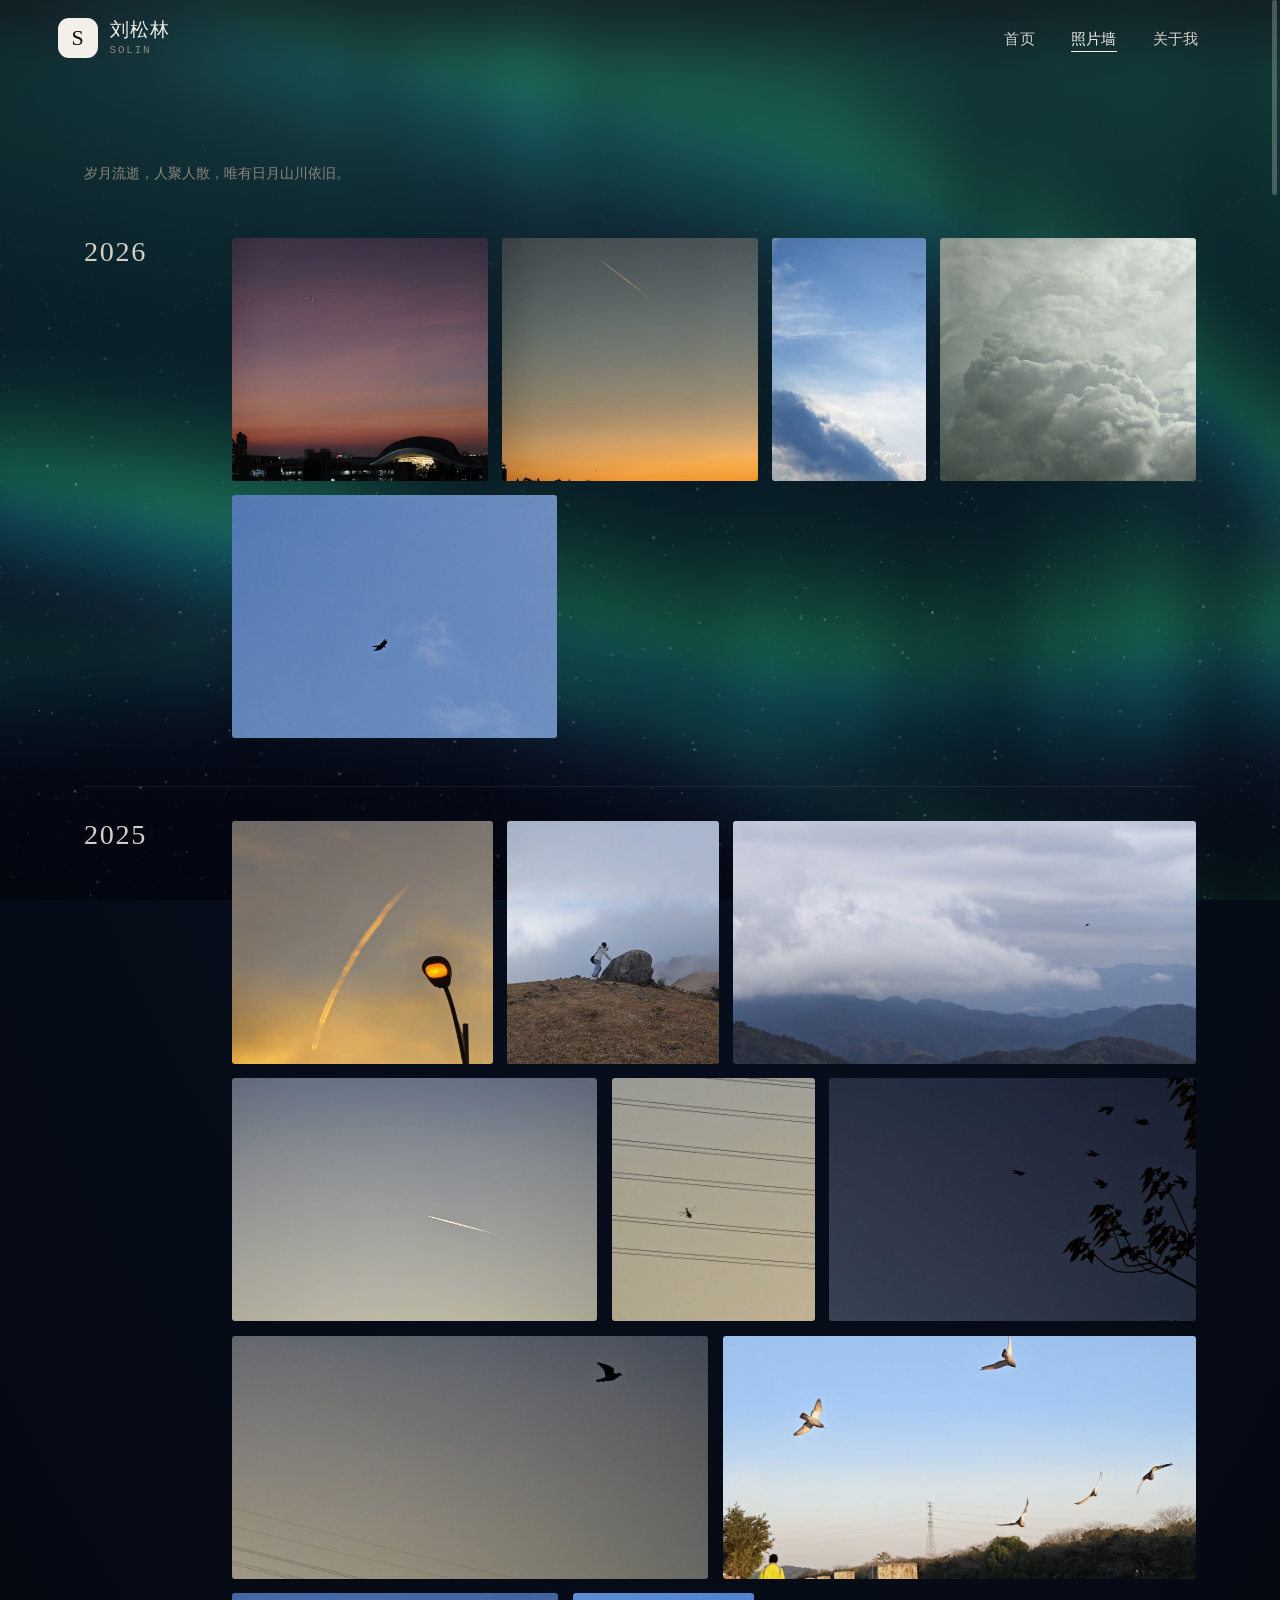
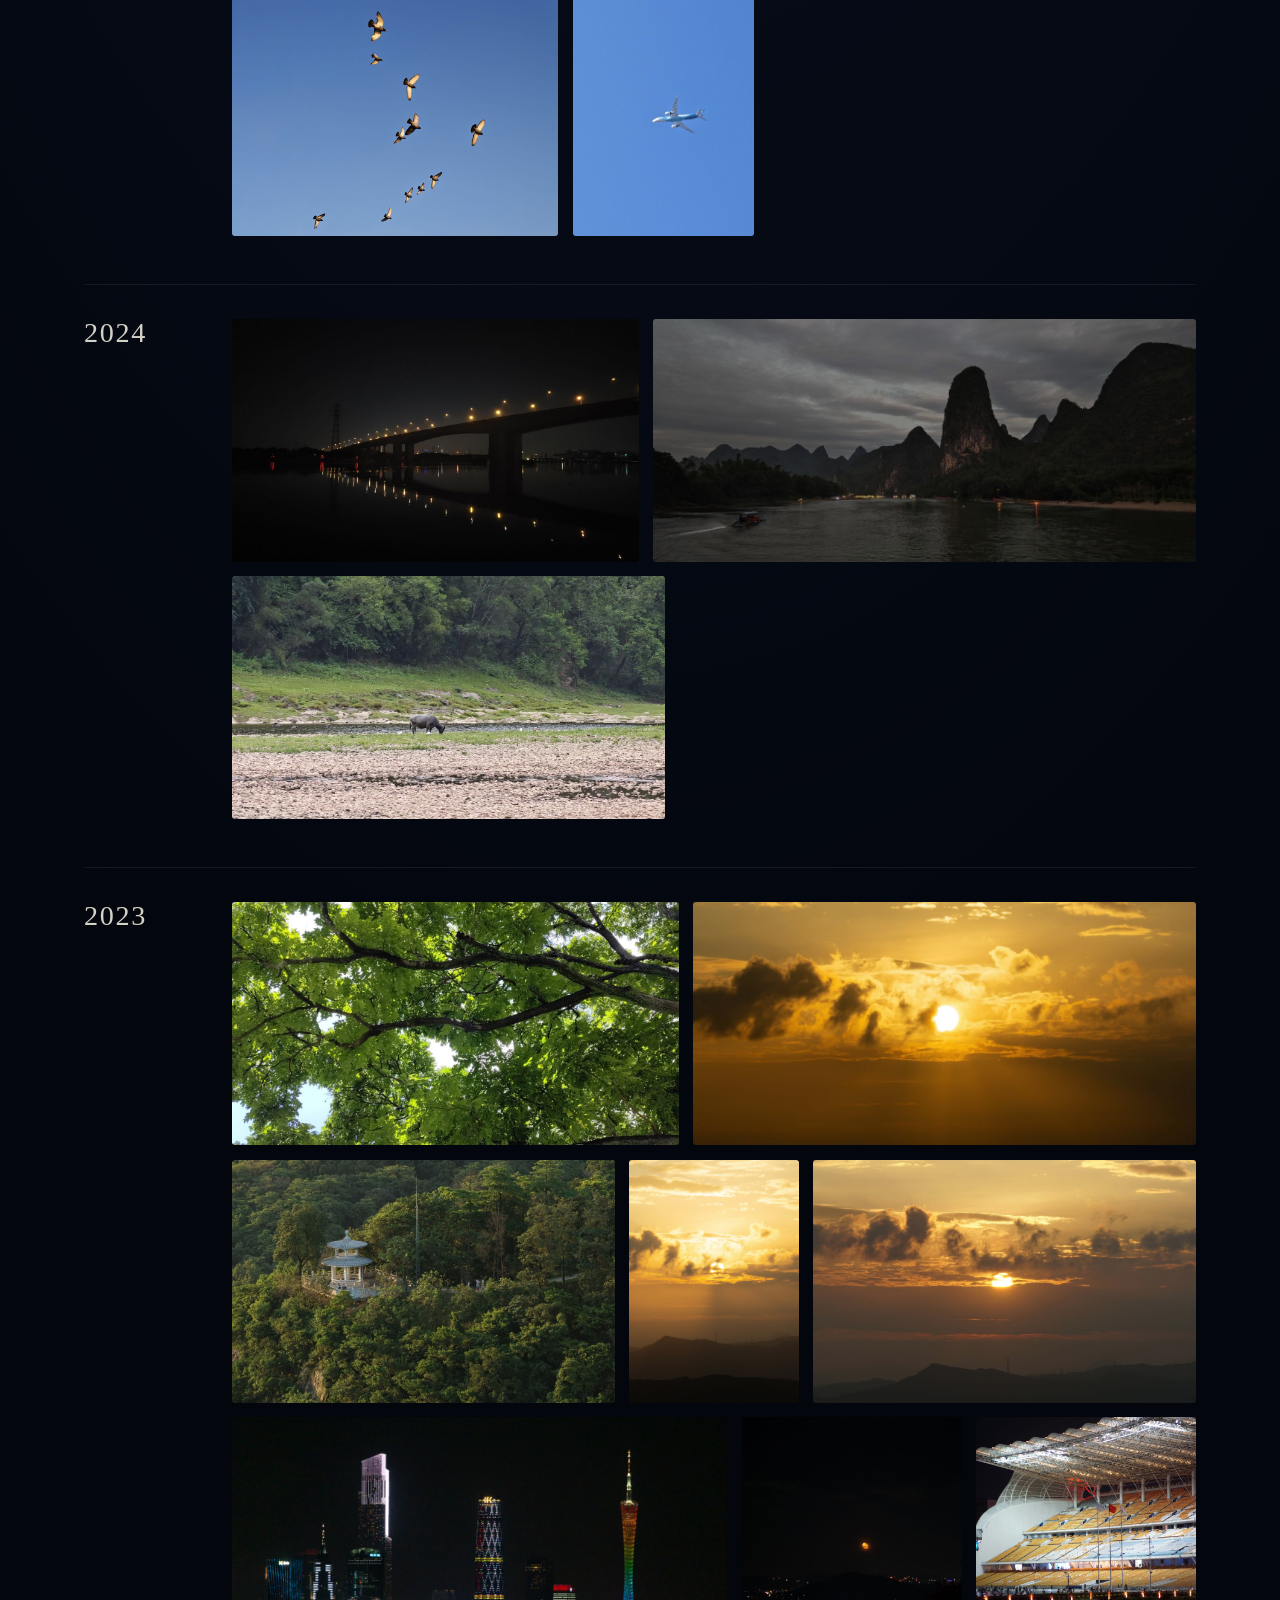
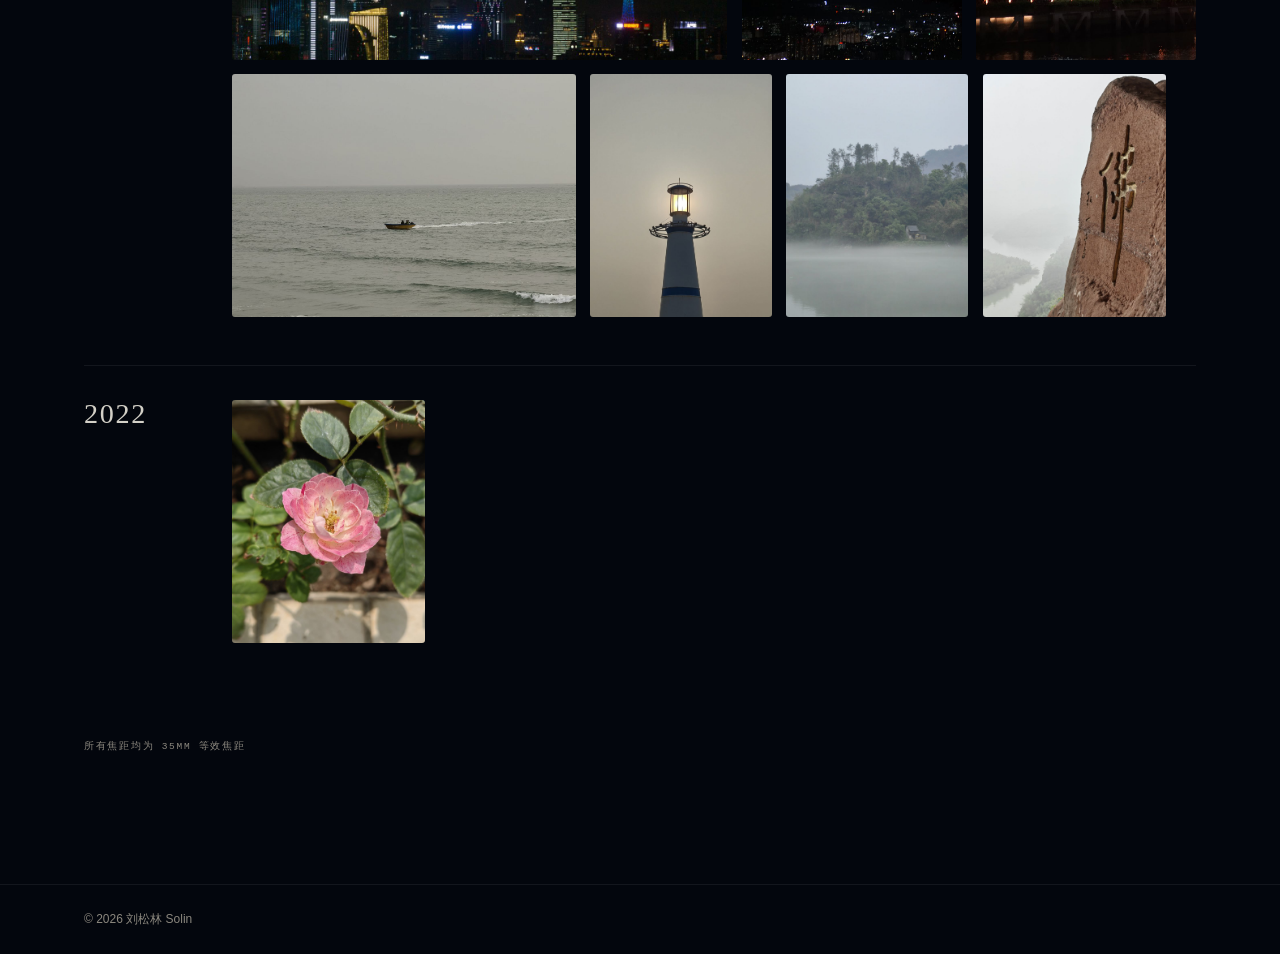
==== portfolio.html @ 8edfe2d8 "首次发布：站点源码（71 个文件）" ====
<!doctype html>
<html lang="zh-CN">
  <head>
    <meta charset="UTF-8" />
    <meta name="viewport" content="width=device-width, initial-scale=1.0" />
    <title>照片墙 — 刘松林 Solin</title>
    <meta name="description" content="刘松林的照片墙，按年份归档。" />
    <link
      rel="icon"
      href="data:image/svg+xml,<svg xmlns='http://www.w3.org/2000/svg' viewBox='0 0 100 100'><rect width='100' height='100' rx='24' fill='%23111110'/><text x='50' y='68' font-size='52' font-family='Georgia,serif' fill='%23f7f6f4' text-anchor='middle'>S</text></svg>"
    />
    <script>
      (function () {
        try {
          // 首帧即隐藏原生光标，避免切页时闪一下白色箭头
          if (
            window.matchMedia("(pointer: fine)").matches &&
            !window.matchMedia("(prefers-reduced-motion: reduce)").matches
          ) {
            document.documentElement.classList.add("cursor-pending");
          }
        } catch (e) {}
      })();
    </script>
    <link rel="stylesheet" href="assets/style.css" />
  </head>
  <body class="is-entering">
    <div class="veil" aria-hidden="true"></div>

    <!-- nav:start · 由 partials/nav.html 生成，改完跑 python tools/sync_nav.py -->
<header class="site-header">
  <a class="brand" href="index.html">
    <span class="brand__mark">S</span>
    <span class="brand__text">刘松林<em>Solin</em></span>
  </a>

  <nav class="nav" id="nav">
    <a href="index.html" class="nav__link">首页</a>
    <a href="portfolio.html" class="nav__link is-active">照片墙</a>
    <a href="about.html" class="nav__link">关于我</a>
  </nav>

  <div class="header-actions">
    <button class="menu-btn" id="menuBtn" aria-label="打开菜单" aria-expanded="false">
      <span></span><span></span>
    </button>
  </div>
</header>
<!-- nav:end -->

    <main id="top" class="subpage">
      <section class="section portfolio" id="portfolio">
        <div class="wrap">
          <p class="portfolio__intro reveal">
            岁月流逝，人聚人散，唯有日月山川依旧。
          </p>

          <!--
        每张照片的大图信息都在 <figure class="shot"> 上，直接改属性即可：
          data-exif   设备 · 焦距 · 光圈 · 快门 · ISO · 拍摄日期（缺 EXIF 的写「exif已丢失」）
          data-ar     照片宽高比（按原图实际比例填，大图查看时用）
        照片按拍摄日期分组排序：文件名前 8 位即 YYYYMMDD；由 tools/build_wall.py 自动生成，不要手改
      -->
          <div class="gallery-wrap">
            <div class="year-group">
              <div class="year-label">2026</div>
              <div class="pf-grid">
                <figure
                  class="shot reveal"
                  tabindex="0"
                  role="button"
                  style="--ar: 0.75"
                  data-ar="0.75"
                  data-exif="OPPO Find X9 · 73mm · f/2.6 · 1/15s · ISO4000 · 2026-10-24"
                  data-src="assets/portfolio/large/exif_exist/20261024_01.jpg"
                >
                  <div
                    class="shot__img"
                    style="background-image: url('assets/portfolio/thumbs/exif_exist/20261024_01.jpg');"
                  ></div>
                </figure>
                <figure
                  class="shot reveal"
                  tabindex="0"
                  role="button"
                  style="--ar: 0.75"
                  data-ar="0.75"
                  data-exif="OPPO Find X9 · 73mm · f/2.6 · 1/25s · ISO1000 · 2026-10-07"
                  data-src="assets/portfolio/large/exif_exist/20261007_01.jpg"
                >
                  <div
                    class="shot__img"
                    style="background-image: url('assets/portfolio/thumbs/exif_exist/20261007_01.jpg');"
                  ></div>
                </figure>
                <figure
                  class="shot reveal"
                  tabindex="0"
                  role="button"
                  style="--ar: 0.451"
                  data-ar="0.451"
                  data-exif="vivo X90 Pro+ · 77mm · f/1.6 · 1/2817s · ISO50 · 2026-08-09"
                  data-src="assets/portfolio/large/exif_exist/20260809_01.jpg"
                >
                  <div
                    class="shot__img"
                    style="background-image: url('assets/portfolio/thumbs/exif_exist/20260809_01.jpg');"
                  ></div>
                </figure>
                <figure
                  class="shot reveal"
                  tabindex="0"
                  role="button"
                  style="--ar: 0.75"
                  data-ar="0.75"
                  data-exif="vivo X90 Pro+ · 50mm · f/1.6 · 1/728s · ISO50 · 2026-07-05"
                  data-src="assets/portfolio/large/exif_exist/20260705_01.jpg"
                >
                  <div
                    class="shot__img"
                    style="background-image: url('assets/portfolio/thumbs/exif_exist/20260705_01.jpg');"
                  ></div>
                </figure>
                <figure
                  class="shot reveal"
                  tabindex="0"
                  role="button"
                  style="--ar: 1.333"
                  data-ar="1.333"
                  data-exif="vivo X90 Pro+ · 257mm · f/3.5 · 1/500s · ISO86 · 2026-02-20"
                  data-src="assets/portfolio/large/exif_exist/20260220_01.jpg"
                >
                  <div
                    class="shot__img"
                    style="background-image: url('assets/portfolio/thumbs/exif_exist/20260220_01.jpg');"
                  ></div>
                </figure>
                <div class="pf-filler" aria-hidden="true"></div>
              </div>
            </div>

            <div class="year-group">
              <div class="year-label">2025</div>
              <div class="pf-grid">
                <figure
                  class="shot reveal"
                  tabindex="0"
                  role="button"
                  style="--ar: 0.75"
                  data-ar="0.75"
                  data-exif="vivo X90 Pro+ · 257mm · f/3.5 · 1/100s · ISO197 · 2025-07-08"
                  data-src="assets/portfolio/large/exif_exist/20250708_01.jpg"
                >
                  <div
                    class="shot__img"
                    style="background-image: url('assets/portfolio/thumbs/exif_exist/20250708_01.jpg');"
                  ></div>
                </figure>
                <figure
                  class="shot reveal"
                  tabindex="0"
                  role="button"
                  style="--ar: 0.61"
                  data-ar="0.61"
                  data-exif="vivo X90 Pro+ · 23mm · f/1.75 · 1/2710s · ISO50 · 2025-02-03"
                  data-src="assets/portfolio/large/exif_exist/20250203_02.jpg"
                >
                  <div
                    class="shot__img"
                    style="background-image: url('assets/portfolio/thumbs/exif_exist/20250203_02.jpg');"
                  ></div>
                </figure>
                <figure
                  class="shot reveal"
                  tabindex="0"
                  role="button"
                  style="--ar: 1.333"
                  data-ar="1.333"
                  data-exif="vivo X90 Pro+ · 118mm · f/3.5 · 1/362s · ISO50 · 2025-02-03"
                  data-src="assets/portfolio/large/exif_exist/20250203_01.jpg"
                >
                  <div
                    class="shot__img"
                    style="background-image: url('assets/portfolio/thumbs/exif_exist/20250203_01.jpg');"
                  ></div>
                </figure>
                <figure
                  class="shot reveal"
                  tabindex="0"
                  role="button"
                  style="--ar: 1.347"
                  data-ar="1.347"
                  data-exif="vivo X90 Pro+ · 90mm · f/3.5 · 1/919s · ISO138 · 2025-01-11"
                  data-src="assets/portfolio/large/exif_exist/20250111_07.jpg"
                >
                  <div
                    class="shot__img"
                    style="background-image: url('assets/portfolio/thumbs/exif_exist/20250111_07.jpg');"
                  ></div>
                </figure>
                <figure
                  class="shot reveal"
                  tabindex="0"
                  role="button"
                  style="--ar: 0.75"
                  data-ar="0.75"
                  data-exif="vivo X90 Pro+ · 342mm · f/3.5 · 1/500s · ISO70 · 2025-01-11"
                  data-src="assets/portfolio/large/exif_exist/20250111_06.jpg"
                >
                  <div
                    class="shot__img"
                    style="background-image: url('assets/portfolio/thumbs/exif_exist/20250111_06.jpg');"
                  ></div>
                </figure>
                <figure
                  class="shot reveal"
                  tabindex="0"
                  role="button"
                  style="--ar: 1.352"
                  data-ar="1.352"
                  data-exif="vivo X90 Pro+ · 90mm · f/3.5 · 1/1080s · ISO77 · 2025-01-11"
                  data-src="assets/portfolio/large/exif_exist/20250111_05.jpg"
                >
                  <div
                    class="shot__img"
                    style="background-image: url('assets/portfolio/thumbs/exif_exist/20250111_05.jpg');"
                  ></div>
                </figure>
                <figure
                  class="shot reveal"
                  tabindex="0"
                  role="button"
                  style="--ar: 1.343"
                  data-ar="1.343"
                  data-exif="vivo X90 Pro+ · 90mm · f/3.5 · 1/1099s · ISO59 · 2025-01-11"
                  data-src="assets/portfolio/large/exif_exist/20250111_04.jpg"
                >
                  <div
                    class="shot__img"
                    style="background-image: url('assets/portfolio/thumbs/exif_exist/20250111_04.jpg');"
                  ></div>
                </figure>
                <figure
                  class="shot reveal"
                  tabindex="0"
                  role="button"
                  style="--ar: 1.335"
                  data-ar="1.335"
                  data-exif="vivo X90 Pro+ · 50mm · f/1.6 · 1/2000s · ISO157 · 2025-01-11"
                  data-src="assets/portfolio/large/exif_exist/20250111_03.jpg"
                >
                  <div
                    class="shot__img"
                    style="background-image: url('assets/portfolio/thumbs/exif_exist/20250111_03.jpg');"
                  ></div>
                </figure>
                <figure
                  class="shot reveal"
                  tabindex="0"
                  role="button"
                  style="--ar: 1.339"
                  data-ar="1.339"
                  data-exif="vivo X90 Pro+ · 50mm · f/1.6 · 1/1779s · ISO87 · 2025-01-11"
                  data-src="assets/portfolio/large/exif_exist/20250111_02.jpg"
                >
                  <div
                    class="shot__img"
                    style="background-image: url('assets/portfolio/thumbs/exif_exist/20250111_02.jpg');"
                  ></div>
                </figure>
                <figure
                  class="shot reveal"
                  tabindex="0"
                  role="button"
                  style="--ar: 0.745"
                  data-ar="0.745"
                  data-exif="vivo X90 Pro+ · 257mm · f/3.5 · 1/221s · ISO100 · 2025-01-11"
                  data-src="assets/portfolio/large/exif_exist/20250111_01.jpg"
                >
                  <div
                    class="shot__img"
                    style="background-image: url('assets/portfolio/thumbs/exif_exist/20250111_01.jpg');"
                  ></div>
                </figure>
                <div class="pf-filler" aria-hidden="true"></div>
              </div>
            </div>

            <div class="year-group">
              <div class="year-label">2024</div>
              <div class="pf-grid">
                <figure
                  class="shot reveal"
                  tabindex="0"
                  role="button"
                  style="--ar: 1.333"
                  data-ar="1.333"
                  data-exif="vivo X90 Pro+ · 23mm · f/1.75 · 1/60s · ISO10000 · 2024-12-31"
                  data-src="assets/portfolio/large/exif_exist/20241231_01.jpg"
                >
                  <div
                    class="shot__img"
                    style="background-image: url('assets/portfolio/thumbs/exif_exist/20241231_01.jpg');"
                  ></div>
                </figure>
                <figure
                  class="shot reveal"
                  tabindex="0"
                  role="button"
                  style="--ar: 1.778"
                  data-ar="1.778"
                  data-exif="vivo X90 Pro+ · 23mm · f/1.75 · 1/17s · ISO2357 · 2024-10-02"
                  data-src="assets/portfolio/large/exif_exist/20241002_02.jpg"
                >
                  <div
                    class="shot__img"
                    style="background-image: url('assets/portfolio/thumbs/exif_exist/20241002_02.jpg');"
                  ></div>
                </figure>
                <figure
                  class="shot reveal"
                  tabindex="0"
                  role="button"
                  style="--ar: 1.778"
                  data-ar="1.778"
                  data-exif="vivo X90 Pro+ · 257mm · f/3.5 · 1/114s · ISO69 · 2024-10-02"
                  data-src="assets/portfolio/large/exif_exist/20241002_01.jpg"
                >
                  <div
                    class="shot__img"
                    style="background-image: url('assets/portfolio/thumbs/exif_exist/20241002_01.jpg');"
                  ></div>
                </figure>
                <div class="pf-filler" aria-hidden="true"></div>
              </div>
            </div>

            <div class="year-group">
              <div class="year-label">2023</div>
              <div class="pf-grid">
                <figure
                  class="shot reveal"
                  tabindex="0"
                  role="button"
                  style="--ar: 1.333"
                  data-ar="1.333"
                  data-exif="HUAWEI P50 Pro · 27mm · f/1.8 · 1/603s · ISO50 · 2023-09-18"
                  data-src="assets/portfolio/large/exif_exist/20230918_01.jpg"
                >
                  <div
                    class="shot__img"
                    style="background-image: url('assets/portfolio/thumbs/exif_exist/20230918_01.jpg');"
                  ></div>
                </figure>
                <figure
                  class="shot reveal"
                  tabindex="0"
                  role="button"
                  style="--ar: 1.5"
                  data-ar="1.5"
                  data-exif="exif已丢失"
                  data-src="assets/portfolio/large/exif_lost/20230806_03.jpg"
                >
                  <div
                    class="shot__img"
                    style="background-image: url('assets/portfolio/thumbs/exif_lost/20230806_03.jpg');"
                  ></div>
                </figure>
                <figure
                  class="shot reveal"
                  tabindex="0"
                  role="button"
                  style="--ar: 1.5"
                  data-ar="1.5"
                  data-exif="SONY α6000 · 202mm · f/13 · 1/100s · ISO800 · 2023-08-06"
                  data-src="assets/portfolio/large/exif_exist/20230806_02.jpg"
                >
                  <div
                    class="shot__img"
                    style="background-image: url('assets/portfolio/thumbs/exif_exist/20230806_02.jpg');"
                  ></div>
                </figure>
                <figure
                  class="shot reveal"
                  tabindex="0"
                  role="button"
                  style="--ar: 0.667"
                  data-ar="0.667"
                  data-exif="exif已丢失"
                  data-src="assets/portfolio/large/exif_lost/20230806_02.jpg"
                >
                  <div
                    class="shot__img"
                    style="background-image: url('assets/portfolio/thumbs/exif_lost/20230806_02.jpg');"
                  ></div>
                </figure>
                <figure
                  class="shot reveal"
                  tabindex="0"
                  role="button"
                  style="--ar: 1.5"
                  data-ar="1.5"
                  data-exif="SONY α6000 · 202mm · f/20 · 1/60s · ISO100 · 2023-08-06"
                  data-src="assets/portfolio/large/exif_exist/20230806_01.jpg"
                >
                  <div
                    class="shot__img"
                    style="background-image: url('assets/portfolio/thumbs/exif_exist/20230806_01.jpg');"
                  ></div>
                </figure>
                <figure
                  class="shot reveal"
                  tabindex="0"
                  role="button"
                  style="--ar: 1.5"
                  data-ar="1.5"
                  data-exif="exif已丢失"
                  data-src="assets/portfolio/large/exif_lost/20230805_03.jpg"
                >
                  <div
                    class="shot__img"
                    style="background-image: url('assets/portfolio/thumbs/exif_lost/20230805_03.jpg');"
                  ></div>
                </figure>
                <figure
                  class="shot reveal"
                  tabindex="0"
                  role="button"
                  style="--ar: 0.667"
                  data-ar="0.667"
                  data-exif="exif已丢失"
                  data-src="assets/portfolio/large/exif_lost/20230805_02.jpg"
                >
                  <div
                    class="shot__img"
                    style="background-image: url('assets/portfolio/thumbs/exif_lost/20230805_02.jpg');"
                  ></div>
                </figure>
                <figure
                  class="shot reveal"
                  tabindex="0"
                  role="button"
                  style="--ar: 0.667"
                  data-ar="0.667"
                  data-exif="exif已丢失"
                  data-src="assets/portfolio/large/exif_lost/20230723_01.jpg"
                >
                  <div
                    class="shot__img"
                    style="background-image: url('assets/portfolio/thumbs/exif_lost/20230723_01.jpg');"
                  ></div>
                </figure>
                <figure
                  class="shot reveal"
                  tabindex="0"
                  role="button"
                  style="--ar: 1.413"
                  data-ar="1.413"
                  data-exif="exif已丢失"
                  data-src="assets/portfolio/large/exif_lost/20230414_01.jpg"
                >
                  <div
                    class="shot__img"
                    style="background-image: url('assets/portfolio/thumbs/exif_lost/20230414_01.jpg');"
                  ></div>
                </figure>
                <figure
                  class="shot reveal"
                  tabindex="0"
                  role="button"
                  style="--ar: 0.749"
                  data-ar="0.749"
                  data-exif="exif已丢失"
                  data-src="assets/portfolio/large/exif_lost/20230412_01.jpg"
                >
                  <div
                    class="shot__img"
                    style="background-image: url('assets/portfolio/thumbs/exif_lost/20230412_01.jpg');"
                  ></div>
                </figure>
                <figure
                  class="shot reveal"
                  tabindex="0"
                  role="button"
                  style="--ar: 0.75"
                  data-ar="0.75"
                  data-exif="HUAWEI P50 Pro · 95mm · f/3.5 · 1/24s · ISO500 · 2023-04-11"
                  data-src="assets/portfolio/large/exif_exist/20230411_02.jpg"
                >
                  <div
                    class="shot__img"
                    style="background-image: url('assets/portfolio/thumbs/exif_exist/20230411_02.jpg');"
                  ></div>
                </figure>
                <figure
                  class="shot reveal"
                  tabindex="0"
                  role="button"
                  style="--ar: 0.751"
                  data-ar="0.751"
                  data-exif="exif已丢失"
                  data-src="assets/portfolio/large/exif_lost/20230411_01.jpg"
                >
                  <div
                    class="shot__img"
                    style="background-image: url('assets/portfolio/thumbs/exif_lost/20230411_01.jpg');"
                  ></div>
                </figure>
                <div class="pf-filler" aria-hidden="true"></div>
              </div>
            </div>

            <div class="year-group">
              <div class="year-label">2022</div>
              <div class="pf-grid">
                <figure
                  class="shot reveal"
                  tabindex="0"
                  role="button"
                  style="--ar: 0.792"
                  data-ar="0.792"
                  data-exif="HUAWEI P50 Pro · 27mm · f/1.8 · 1/1531s · ISO50 · 2022-10-25"
                  data-src="assets/portfolio/large/exif_exist/20221025_01.jpg"
                >
                  <div
                    class="shot__img"
                    style="background-image: url('assets/portfolio/thumbs/exif_exist/20221025_01.jpg');"
                  ></div>
                </figure>
                <div class="pf-filler" aria-hidden="true"></div>
              </div>
            </div>

            <p class="pf-note mono">所有焦距均为 35mm 等效焦距</p>
          </div>
        </div>
      </section>
    </main>

    <footer class="site-footer">
      <div class="wrap footer__inner">
        <span>© <span id="year">2026</span> 刘松林 Solin</span>
      </div>
    </footer>

    <button class="to-top-fab" id="toTop" aria-label="回到顶部">
      <svg
        viewBox="0 0 24 24"
        fill="none"
        stroke="currentColor"
        stroke-width="1.6"
      >
        <path d="M12 19V5M6 11l6-6 6 6" />
      </svg>
    </button>

    <!-- 灯箱 -->
    <div
      class="lightbox"
      id="lightbox"
      aria-hidden="true"
      role="dialog"
      aria-modal="true"
      aria-label="作品预览"
    >
      <button class="lightbox__close" id="lbClose" aria-label="关闭">
        <svg
          viewBox="0 0 24 24"
          fill="none"
          stroke="currentColor"
          stroke-width="1.4"
        >
          <path d="M6 6l12 12M18 6 6 18" />
        </svg>
      </button>
      <button class="lb-nav lb-nav--prev" id="lbPrev" aria-label="上一张">
        <svg
          viewBox="0 0 24 24"
          fill="none"
          stroke="currentColor"
          stroke-width="1.5"
        >
          <path d="M15 5l-7 7 7 7" />
        </svg>
      </button>
      <button class="lb-nav lb-nav--next" id="lbNext" aria-label="下一张">
        <svg
          viewBox="0 0 24 24"
          fill="none"
          stroke="currentColor"
          stroke-width="1.5"
        >
          <path d="M9 5l7 7-7 7" />
        </svg>
      </button>

      <figure class="lb-stage">
        <div class="lb-viewport" id="lbViewport">
          <div class="lb-photo" id="lbPhoto"></div>
        </div>
        <figcaption class="lb-meta">
          <span class="lb-exif"
            ><img
              class="lb-exif__icon"
              src="assets/icons/shutter.png"
              alt=""
              draggable="false"
            /><span id="lbExif"></span
          ></span>
        </figcaption>
        <div class="lb-zoom" aria-label="缩放">
          <div class="lb-zoom__bar" id="lbBar">
            <div class="lb-zoom__thumb" id="lbThumb"></div>
          </div>
          <span class="lb-zoom__val" id="lbZoomVal">100%</span>
        </div>
      </figure>
    </div>

    <script src="assets/main.js"></script>
  </body>
</html>
---- assets/style.css ----
/* =========================================================
   Solin · Personal Site — 极简编辑风（照片首页 / 统一网格作品集）

   目录
   01 Tokens        设计令牌（颜色 / 字体 / 版心与导航边距）
   02 Reset         基础重置
   03 Backdrop      极光夜空背景（非首页）
   04 Cursor        自定义光标（遁光光点）
   05 Header        导航栏（独立组件，三页共用 partials/nav.html）
   06 Reveal        滚动入场
   07 Intro         门页 + 星流穿越
   08 Hero          首页封面轮播
   09 Why           首页「为什么要建立这个网站」
   10 Common        区块与子标题基类
   11 About         关于我（头像 / 简介 / 音乐 / 色谱 / 书单）
   12 Portfolio     照片墙（等高 flex 墙）
   13 Lightbox      灯箱（缩放 / 左右切换 / 参数行）
   14 Footer        页脚 / 回到顶部 / 悬浮滚动条
   15 Transition    页面转场（失焦-模糊-聚焦）
   16 Responsive    响应式与降级

   约定
   - 版心：.wrap 居中限宽 1240（--maxw）；导航栏不参与版心，用 --nav-x。
   - 照片墙的 gallery 区块由 tools/build_wall.py 生成，勿手改。
   ========================================================= */

/* ---------- 01 Tokens ---------- */
:root {
  --bg:        #0d0d0c;
  --ink:       #f2f0e9;
  --ink-2:     #d3d0c7;
  --muted:     #8b877e;
  --line:      rgba(242, 240, 233, .15);
  --line-soft: rgba(242, 240, 233, .07);
  --card:      #131312;
  --shadow:    0 22px 60px -24px rgba(0, 0, 0, .8);

  /* 光标光点 */
  --cur-core:  #fff8e8;
  --cur-glow:  255, 206, 130;

  --sans: -apple-system, BlinkMacSystemFont, "Segoe UI", "PingFang SC",
          "Hiragino Sans GB", "Microsoft YaHei", "Helvetica Neue", Arial, sans-serif;
  --serif: "Songti SC", "Source Han Serif SC", "Noto Serif SC", "SimSun", Georgia,
           "Times New Roman", serif;
  --mono: ui-monospace, "SF Mono", "JetBrains Mono", Menlo, Consolas, monospace;

  /* 版心与边距：--pad 内容内边距，--edge 首页大名字左缘，--maxw 居中版心宽度 */
  --pad: clamp(20px, 5vw, 72px);
  --edge: clamp(20px, 4.5vw, 76px);
  --maxw: 1240px;
  --ease: cubic-bezier(.22, .61, .36, 1);
}

/* ---------- 02 Reset ---------- */
*, *::before, *::after { box-sizing: border-box; }
html {
  scroll-behavior: smooth;
  -webkit-text-size-adjust: 100%;
  /* 滚动条不占布局空间，避免切页时导航栏位移 */
  scrollbar-width: none;
  -ms-overflow-style: none;
}
html::-webkit-scrollbar,
body::-webkit-scrollbar { width: 0; height: 0; display: none; }
body {
  margin: 0;
  background: var(--bg);
  color: var(--ink);
  font-family: var(--sans);
  font-size: 16px;
  line-height: 1.75;
  -webkit-font-smoothing: antialiased;
  overflow-x: hidden;
  transition: background-color .5s var(--ease), color .5s var(--ease);
  /* 粘性页脚：内容不足一屏时，底栏也固定在视口底部 */
  min-height: 100vh;
  min-height: 100dvh;
  display: flex;
  flex-direction: column;
}
main { flex: 1 0 auto; }
h1, h2, h3 { margin: 0; font-weight: 400; letter-spacing: -.01em; }
p { margin: 0; }
ul, ol, dl, dd, dt { margin: 0; padding: 0; list-style: none; }
a { color: inherit; text-decoration: none; }
img, svg, canvas { display: block; max-width: 100%; }
button { font: inherit; color: inherit; background: none; border: 0; cursor: pointer; }
::selection { background: var(--ink); color: var(--bg); }

/* 内容版心：居中限宽（原来的版式）——导航栏不参与，它是独立组件 */
.wrap { width: 100%; max-width: var(--maxw); margin: 0 auto; padding: 0 var(--pad); }
.mono { font-family: var(--mono); font-size: .72em; letter-spacing: .12em; text-transform: uppercase; }

/* ---------- 03 Backdrop：夜空极光（除首页外的所有页面；绿色光幕 + 深蓝夜空） ---------- */
body:not(.is-home)::before,
body:not(.is-home)::after {
  content: "";
  position: fixed;
  inset: -30% -20%;
  z-index: -1;
  pointer-events: none;
  transition: opacity .8s var(--ease);
}
/* 第一层：极光余晖——很淡的绿色天光，作为光帘背后的底色 */
body:not(.is-home)::before {
  background:
    radial-gradient(48% 44% at 26% 2%, rgba(88, 226, 164, .3), transparent 70%),
    radial-gradient(42% 38% at 70% 0%, rgba(70, 208, 186, .22), transparent 68%);
  filter: blur(58px) saturate(130%);
  animation: aurora-a 40s ease-in-out infinite alternate;
}
/* 第二层：环境晕染——偏青蓝的夜空底色，低处带一点点紫 */
body:not(.is-home)::after {
  background:
    radial-gradient(50% 44% at 72% 32%, rgba(44, 158, 196, .15), transparent 68%),
    radial-gradient(44% 40% at 20% 74%, rgba(58, 86, 190, .13), transparent 70%);
  filter: blur(64px) saturate(115%);
  animation: aurora-b 42s ease-in-out infinite alternate;
}

/* 极光：WebGL 实时渲染的斜向飘带 + 闪烁星空（由 main.js 注入） */
.aurora-canvas {
  position: fixed;
  inset: 0;
  display: block;
  width: 100%;
  height: 100%;
  z-index: -1;
  pointer-events: none;
  filter: saturate(108%);
  transition: opacity .8s var(--ease);
}
/* 夜空兜底色（画布不透明，整屏覆盖） */
body:not(.is-home) {
  background:
    radial-gradient(130% 100% at 50% -12%, #0a1526 0%, #060c18 45%, #03060d 80%),
    #03060d;
}
/* 画布自己就是夜空，底层微光关掉，避免两套极光打架 */
body:not(.is-home)::before,
body:not(.is-home)::after { opacity: 0; }
@keyframes aurora-a {
  0%   { transform: translate3d(-2.4%, -1.2%, 0) scale(1); }
  100% { transform: translate3d(3.2%, 2%, 0) scale(1.1); }
}
@keyframes aurora-b {
  0%   { transform: translate3d(2%, 1%, 0) scale(1.06); }
  100% { transform: translate3d(-3%, -2%, 0) scale(1); }
}

/* 首帧就先隐藏原生箭头，等自定义光点接管（避免切页瞬间闪白色箭头） */
html.cursor-pending,
html.cursor-pending * { cursor: none !important; }

/* ---------- 04 Cursor：遁光光点 ---------- */
html.cursor-on,
html.cursor-on * { cursor: none !important; }

/* 默认隐藏：首次移动鼠标后才出现；离开页面时淡出 */
.cursor {
  position: fixed; top: 0; left: 0; width: 0; height: 0;
  z-index: 700; pointer-events: none;
  opacity: 0;
  transition: opacity .28s;
}
.cursor.is-on { opacity: 1; }
.cursor.is-out { opacity: 0 !important; }
.cursor__core {
  position: absolute;
  width: 12px; height: 12px;
  margin: -6px 0 0 -6px;
  border-radius: 50%;
  background: radial-gradient(circle,
      var(--cur-core) 0 16%,
      rgba(var(--cur-glow), .85) 34%,
      rgba(var(--cur-glow), .26) 54%,
      rgba(var(--cur-glow), 0) 74%);
  box-shadow:
    0 0 7px 1px rgba(var(--cur-glow), .5),
    0 0 18px 5px rgba(var(--cur-glow), .2),
    0 0 42px 12px rgba(var(--cur-glow), .08);
  transition: width .25s var(--ease), height .25s var(--ease),
              margin .25s var(--ease), opacity .3s;
}
.cursor.is-hot .cursor__core {
  width: 20px; height: 20px; margin: -10px 0 0 -10px;
}
.cursor.is-down .cursor__core { transform: scale(.78); }

.cursor__trail {
  position: absolute; border-radius: 50%;
  background: rgba(var(--cur-glow), .5);
  filter: blur(1px);
  pointer-events: none;
}

/* ---------- 05 Header ----------
   导航栏是独立组件：左右边距由 --nav-x 决定，与页面内容版心（--pad / --edge）无关。
   三个页面共用同一份结构（模板 partials/nav.html，改完跑 python tools/sync_nav.py）。
   ------------------------------------------------------------------ */
:root { --nav-x: clamp(20px, 4.5vw, 76px); } /* 导航栏左右边距，两侧相同 */
.site-header {
  position: fixed; top: 0; left: 0; right: 0; z-index: 100;
  display: flex; align-items: center; justify-content: space-between;
  gap: 24px;
  padding: 18px var(--nav-x);
  border-bottom: 1px solid transparent;
  transition: background-color .4s var(--ease), border-color .4s var(--ease),
              padding .4s var(--ease), backdrop-filter .4s;
}
.site-header.is-scrolled {
  background: color-mix(in srgb, var(--bg) 80%, transparent);
  backdrop-filter: saturate(140%) blur(14px);
  -webkit-backdrop-filter: saturate(140%) blur(14px);
  border-bottom-color: var(--line-soft);
}
/* 关键：backdrop-filter 会让子元素的 position:fixed 相对 header 定位，
   移动端全屏菜单会因此塌缩成 header 那一条——菜单展开时必须移除 */
body.menu-open .site-header {
  backdrop-filter: none;
  -webkit-backdrop-filter: none;
  background: var(--bg);
  border-bottom-color: transparent;
}

.brand { display: flex; align-items: center; gap: 12px; }
.brand__mark {
  width: 40px; height: 40px; display: grid; place-items: center;
  background: var(--ink); color: var(--bg);
  border-radius: 11px;
  font-family: var(--serif); font-size: 22px; line-height: 1;
  transition: transform .5s var(--ease);
}
.brand:hover .brand__mark { transform: rotate(-8deg) scale(1.04); }
.brand__text {
  display: flex; flex-direction: column; justify-content: center;
  gap: 4px;
  line-height: 1.1;
  font-family: "Songti SC", "STSong", "SimSun", "NSimSun", serif;
  font-size: 19px;
  letter-spacing: .06em;
}
.brand__text em {
  display: block;
  font-style: normal; font-family: var(--mono); font-size: 11px;
  letter-spacing: .16em; text-transform: uppercase; color: var(--muted);
  line-height: 1;
}

.nav {
  display: flex; align-items: center;
  gap: clamp(18px, 2.8vw, 38px);
  margin-left: auto; /* 导航靠右，与操作按钮成组 */
}
.nav__link {
  position: relative;
  display: inline-flex; align-items: center;
  font-size: 15px; line-height: 1; letter-spacing: .02em;
  color: var(--ink-2);
  transition: color .3s var(--ease);
}
.nav__link::after {
  content: ""; position: absolute; left: 0; right: 0; bottom: -6px;
  height: 1px; background: currentColor;
  transform: scaleX(0); transform-origin: right;
  transition: transform .45s var(--ease);
}
.nav__link:hover, .nav__link.is-active { color: var(--ink); }
.nav__link:hover::after, .nav__link.is-active::after { transform: scaleX(1); transform-origin: left; }

.header-actions { display: flex; align-items: center; gap: 10px; }

/* 汉堡按钮：桌面隐藏，≤900px 显示 */
.menu-btn { display: none; width: 36px; height: 36px; position: relative; }
.menu-btn span {
  position: absolute; left: 9px; width: 18px; height: 1.5px;
  background: var(--ink); transition: transform .4s var(--ease), opacity .3s;
}
.menu-btn span:nth-child(1) { top: 15px; }
.menu-btn span:nth-child(2) { top: 21px; }
.menu-btn[aria-expanded="true"] span:nth-child(1) { transform: translateY(3px) rotate(45deg); }
.menu-btn[aria-expanded="true"] span:nth-child(2) { transform: translateY(-3px) rotate(-45deg); }

/* ---------- 06 Reveal：滚动入场（opacity + translateY） ---------- */
.reveal {
  opacity: 0;
  transform: translateY(24px);
  transition: opacity .9s var(--ease), transform .9s var(--ease);
  transition-delay: var(--d, 0s);
}
.reveal.is-in { opacity: 1; transform: none; }

/* ---------- 07 Intro：门页 + 星流穿越 ---------- */
.intro {
  position: fixed; inset: 0; z-index: 600;
  background: #0b0a08;
  transition: opacity .95s cubic-bezier(.4, .1, .2, 1);
}
.intro canvas {
  position: absolute; inset: 0;
  width: 100%; height: 100%; display: block;
}
.intro__gate {
  position: absolute; inset: 0;
  display: flex; flex-direction: column;
  align-items: center; justify-content: center;
  gap: 26px;
  cursor: pointer;
  background: radial-gradient(46% 42% at 50% 46%, rgba(214, 172, 100, .1), transparent 75%);
  transition: opacity .55s var(--ease);
}
.intro__gate.is-hidden { opacity: 0; pointer-events: none; }
.intro__title {
  font-family: var(--serif);
  font-size: clamp(1.9rem, 4.4vw, 3.2rem);
  letter-spacing: .16em; text-indent: .16em;
  color: #f2ecdc;
  text-shadow: 0 0 40px rgba(214, 172, 100, .25);
}
.intro__hint {
  font-family: var(--mono); font-size: 10.5px;
  letter-spacing: .5em; text-indent: .5em;
  color: rgba(242, 236, 220, .55);
  animation: hint-breathe 2.4s ease-in-out infinite;
}
@keyframes hint-breathe {
  0%, 100% { opacity: .45; }
  50% { opacity: .95; }
}
.intro.is-done { opacity: 0; pointer-events: none; }
/* 已播放过的会话：门页在解析阶段就隐藏，避免切回首页时闪现 */
html.intro-played .intro { display: none; }
/* 动画播放期间压住首页 reveal，结束后再统一浮现 */
body.intro-playing .reveal {
  opacity: 0 !important;
  transform: translateY(24px) !important;
}

/* ---------- 08 Hero（首页：日出/桥两张封面每 10 秒淡入淡出轮播 + 左下姓名） ---------- */
body.intro-playing { overflow: hidden; }
.hero {
  position: relative;
  min-height: 100svh;
  display: flex;
  align-items: flex-end;
  padding: 0 0 clamp(96px, 17vh, 190px);
  overflow: hidden;
}
/* 封面轮播图层：透明度交叉淡入淡出 */
.hero__photo {
  position: absolute; inset: 0;
  background-size: cover;
  background-repeat: no-repeat;
  opacity: 0;
  transition: opacity 4s var(--ease);
  will-change: opacity;
}
.hero__photo.is-on { opacity: 1; }
.hero__photo--sunrise {
  background-image: url('hero/sunrise.jpg');
  background-position: center 42%;
}
.hero__photo--bridge {
  background-image: url('hero/bridge.jpg');
  background-position: center 58%;
}
/* 左侧压暗护住姓名，右侧尽量透出照片（放在 hero 层，不随轮播淡入淡出，交叉时不会忽明忽暗） */
.hero::after {
  content: ""; position: absolute; inset: 0; z-index: 1;
  pointer-events: none;
  background:
    linear-gradient(90deg, rgba(10, 7, 3, .78) 0%, rgba(10, 7, 3, .46) 36%, rgba(10, 7, 3, .1) 62%, rgba(10, 7, 3, .04) 100%);
}
.hero__name {
  position: relative; z-index: 2;
  /* 首页文字块：整体更靠左（不再受 1240 版心限制） */
  max-width: none;
  padding-left: var(--edge);
  padding-right: var(--pad);
}
/* 眉标行：粗横线 + 个人网站 Personal website，与姓名左对齐 */
/* 眉标行：细横线 + 个人网站 Personal website，整行与姓名左对齐 */
.hero__eyebrow {
  display: flex; align-items: center; justify-content: flex-start; gap: 14px;
  margin-bottom: clamp(14px, 2vh, 20px);
  color: rgba(245, 239, 223, .88);
  text-shadow: 0 1px 14px rgba(0, 0, 0, .5);
}
.hero__rule {
  width: clamp(36px, 5vw, 58px);
  height: 1px;
  background: currentColor;
  flex: 0 0 auto;
  opacity: .9;
}
.hero__eyebrow-cn {
  font-size: clamp(12.5px, 1.05vw, 14px);
  letter-spacing: .28em;
}
.hero__eyebrow-en {
  /* 与「感受世界」完全一致，不做任何区分 */
  font-size: clamp(12.5px, 1.05vw, 14px);
  letter-spacing: .28em;
}
.hero__title {
  font-family: var(--serif);
  font-size: clamp(3.2rem, 8.6vw, 7rem);
  line-height: 1;
  letter-spacing: .2em;
  font-weight: 400;
  color: #f5efdf;
  text-shadow: 0 2px 26px rgba(0, 0, 0, .55);
}
/* 英文名：黑体，更醒目 */
.hero__en {
  display: block;
  font-family: var(--sans);
  font-weight: 500;
  font-size: clamp(1.5rem, 3vw, 2.4rem);
  letter-spacing: .4em;
  color: rgba(245, 239, 223, .92);
  margin-top: clamp(14px, 2vh, 22px);
  text-shadow: 0 1px 16px rgba(0, 0, 0, .5);
}
.hero__actions {
  display: flex; flex-wrap: wrap; align-items: center;
  gap: 14px;
  margin-top: clamp(28px, 4.4vh, 44px);
}
.hero__btn {
  display: inline-flex; align-items: center; gap: 10px;
  padding: 13px 28px;
  border-radius: 999px;
  font-size: 14px; letter-spacing: .08em;
  transition: transform .45s var(--ease), background-color .3s,
              border-color .3s, box-shadow .45s var(--ease);
}
.hero__btn svg { width: 14px; height: 14px; }
.hero__btn--solid {
  background: #f5efdf; color: #17150f;
  box-shadow: 0 10px 26px -12px rgba(0, 0, 0, .5);
}
.hero__btn--solid:hover { background: #fffdf4; transform: translateY(-2px); }
.hero__btn--solid:hover svg { transform: translateX(3px); }
.hero__btn--solid svg { transition: transform .3s var(--ease); }
.hero__btn--ghost {
  border: 1px solid rgba(245, 239, 223, .48);
  color: #f5efdf;
  text-shadow: 0 1px 10px rgba(0, 0, 0, .4);
}
.hero__btn--ghost:hover { border-color: rgba(245, 239, 223, .9); background: rgba(245, 239, 223, .1); transform: translateY(-2px); }

/* 向下箭头：居中悬浮在首屏底部，缓慢上下跳动；下滑后淡出 */
.scroll-hint {
  position: absolute;
  left: 50%;
  bottom: clamp(16px, 3vh, 30px);
  z-index: 3;
  padding: 10px;
  color: rgba(245, 239, 223, .85);
  text-shadow: 0 1px 12px rgba(0, 0, 0, .55);
  transition: opacity .55s var(--ease);
}
.scroll-hint svg {
  width: 22px; height: 22px;
  animation: scroll-bob 2.2s ease-in-out infinite;
}
.scroll-hint:hover { color: #fff; }
.scroll-hint:hover svg { animation-play-state: paused; }
.scroll-hint.is-hidden { opacity: 0; pointer-events: none; }
@keyframes scroll-bob {
  0%, 100% { transform: translateY(0); opacity: .68; }
  50%      { transform: translateY(10px); opacity: 1; }
}
@media (prefers-reduced-motion: reduce) {
  .scroll-hint svg { animation: none; }
}

/* ---------- 09 Why：首页第二屏「为什么要建立这个网站」 ---------- */
.why {
  position: relative;
  background: var(--bg);
  padding: clamp(96px, 14vh, 160px) 0 clamp(96px, 13vh, 170px);
}
.why__item + .why__item { margin-top: clamp(64px, 9vh, 108px); }
.why__title {
  font-family: var(--serif);
  font-size: clamp(1.8rem, 3.6vw, 2.7rem);
  letter-spacing: .05em;
  line-height: 1.3;
}
.why__answer {
  margin-top: clamp(22px, 3.4vh, 36px);
  max-width: 860px;
  font-size: 13.5px;
  line-height: 2.2;
  color: var(--muted);
  text-indent: 2em; /* 首行缩进两字符 */
}
.why__answer p + p { margin-top: 1.15em; }

/* ---------- 10 Common：区块基类与子标题 ---------- */
.section { padding: clamp(72px, 10vw, 132px) 0; position: relative; }
.subpage .section:first-child { padding-top: clamp(112px, 13vw, 160px); }

/* --- 子标题：细线 + 中文标题 + 英文小字 --- */
.subhead {
  display: flex; align-items: baseline; justify-content: space-between;
  gap: 16px;
  margin: clamp(52px, 7vw, 88px) 0 clamp(22px, 3vw, 32px);
  padding-top: clamp(22px, 3vw, 30px);
  border-top: 1px solid var(--line);
}
.subhead h3 {
  font-family: var(--serif);
  font-size: clamp(1.35rem, 2.4vw, 1.75rem);
  letter-spacing: -.01em;
}
.subhead .mono { color: var(--muted); font-size: 9.5px; letter-spacing: .18em; }

/* ---------- 11 About：头像 + 名字 + 简介 ---------- */
.profile { display: flex; align-items: center; gap: 22px; }
.avatar {
  flex: 0 0 auto;
  width: 78px; height: 78px;
  border-radius: 50%;
  overflow: hidden;
  border: 1px solid var(--line);
}
.avatar img {
  width: 100%; height: 100%;
  object-fit: cover;
  display: block;
}
.profile__cn {
  font-family: var(--serif);
  font-size: clamp(1.6rem, 3vw, 2.2rem);
  letter-spacing: .08em;
  line-height: 1.1;
}
.profile__en {
  display: block;
  margin-top: 8px;
  color: var(--muted);
  font-size: 18px;
  letter-spacing: .34em;
}
.profile__intro {
  margin-top: clamp(24px, 3.4vw, 38px);
  max-width: none;
  font-size: 16.5px;
  line-height: 2.05;
  color: var(--ink-2);
  text-indent: 2em; /* 首行缩进两字符 */
}
/* --- 喜欢的音乐类型 --- */
.music {
  font-size: 16.5px;
  line-height: 2.05;
  color: var(--ink-2);
  text-indent: 2em;
}
/* 关于我页的区块间距：书 / 音乐 / 色谱 等各段拉开且均匀 */
.about .subhead {
  margin-top: clamp(84px, 10vw, 142px);
}

/* 介绍内的链接与悬浮菜单 */
.intro-link {
  border-bottom: 1px solid currentColor;
  padding-bottom: 1px;
  opacity: .92;
  transition: opacity .25s, border-color .25s;
}
.intro-link:hover { opacity: 1; }

/* --- 고윤정 引用：点击展开子菜单 --- */
.gyj-ref { position: relative; display: inline-block; text-indent: 0; }
.gyj-ref__name {
  font: inherit;
  color: inherit;
  background: none;
  border: 0;
  padding: 0;
  cursor: pointer;
  opacity: .92;
  text-decoration: underline;
  text-decoration-thickness: 1px;
  text-underline-offset: 3px;
  text-decoration-color: color-mix(in srgb, var(--ink) 45%, transparent);
  transition: opacity .25s, text-decoration-color .25s;
}
.gyj-ref__name:hover { opacity: 1; text-decoration-color: currentColor; }
.gyj-ref__menu {
  position: absolute;
  left: 50%;
  top: calc(100% + 8px);
  transform: translateX(-50%) translateY(-6px);
  z-index: 20;
  width: max-content; /* 贴合最长一项，不再留大片空白 */
  padding: 6px;
  border: 1px solid var(--line);
  border-radius: 6px;
  background: var(--card);
  box-shadow: 0 20px 44px -18px rgba(0, 0, 0, .5);
  opacity: 0;
  visibility: hidden;
  transition: opacity .28s var(--ease), transform .3s var(--ease), visibility .28s;
}
.gyj-ref.is-open .gyj-ref__menu {
  opacity: 1;
  visibility: visible;
  transform: translateX(-50%) translateY(0);
}
.gyj-ref__item {
  display: block;
  padding: 9px 14px;
  border-radius: 4px;
  font-size: 13.5px;
  line-height: 1.4;
  white-space: nowrap;
  color: var(--ink-2);
  transition: background-color .2s, color .2s;
}
.gyj-ref__item:hover { background: color-mix(in srgb, var(--ink) 7%, transparent); color: var(--ink); }

/* --- 色谱（硬币大小的圆点，每行 10 个） --- */
.palette { display: flex; flex-direction: column; gap: clamp(26px, 3vw, 40px); }
.palette__row {
  display: grid;
  grid-template-columns: repeat(10, minmax(0, 1fr));
  gap: clamp(6px, 1vw, 16px);
}
.swatch {
  position: relative;
  display: flex; flex-direction: column; align-items: center;
  gap: 9px;
  min-width: 0;
  text-align: center;
}
.swatch__chip {
  position: relative;
  display: block;
  width: 52px; height: 52px;
  border-radius: 50%;
  border: 1px solid var(--line-soft);
  transition: transform .5s var(--ease), box-shadow .5s var(--ease);
}
.swatch:hover .swatch__chip { transform: translateY(-3px) scale(1.06); box-shadow: var(--shadow); }
/* 复制成功提示（无勾） */
.swatch::after {
  content: "已复制";
  position: absolute;
  top: -26px; left: 50%;
  transform: translate(-50%, 4px);
  padding: 2px 9px;
  border-radius: 999px;
  border: 1px solid var(--line);
  background: var(--card);
  color: var(--ink);
  font-size: 13px; letter-spacing: .08em; line-height: 1.5;
  white-space: nowrap;
  opacity: 0;
  pointer-events: none;
  transition: opacity .28s var(--ease), transform .32s var(--ease);
}
.swatch.is-copied::after { opacity: 1; transform: translate(-50%, 0); }
.swatch__name { font-family: var(--serif); font-size: 13px; color: var(--ink-2); }
.swatch__hex { color: var(--muted); font-size: 8.5px; letter-spacing: .08em; }

/* --- 看过的书 / 看过的动画（手风琴：书名行不动，下方展开介绍） --- */
.books { border-top: 1px solid var(--line-soft); }
.books li { border-bottom: 1px solid var(--line-soft); }
.books__row {
  display: flex; align-items: center; gap: 16px;
  padding: 15px 2px;
  cursor: pointer;
  transition: padding .45s var(--ease);
}
.books li:hover .books__row { padding-left: 10px; }
.books__no { color: var(--muted); font-size: 8.5px; flex: 0 0 auto; }
.books__title {
  font-family: var(--serif); font-size: 15.5px;
  color: var(--ink-2);
  transition: color .3s;
}
.books li:hover .books__title,
.books li.is-open .books__title { color: var(--ink); }

/* 右侧加号：展开后转成减号 */
.books__sign {
  position: relative;
  margin-left: auto;
  width: 11px; height: 11px;
  flex: 0 0 auto;
  opacity: .42;
  transition: transform .45s var(--ease), opacity .3s;
}
.books__sign::before,
.books__sign::after {
  content: ""; position: absolute; background: currentColor;
}
.books__sign::before { left: 0; right: 0; top: 5px; height: 1px; }
.books__sign::after {
  top: 0; bottom: 0; left: 5px; width: 1px;
  transition: transform .45s var(--ease), opacity .3s;
}
.books li:hover .books__sign { opacity: .75; }
.books li.is-open .books__sign { opacity: .9; }
.books li.is-open .books__sign::after { opacity: 0; }

/* 折叠区：grid 0fr → 1fr，高度平滑展开，后续书名整体往下走 */
.books__detail {
  display: grid;
  grid-template-rows: 0fr;
  opacity: 0;
  transition: grid-template-rows .52s var(--ease), opacity .4s var(--ease);
}
.books li.is-open .books__detail { grid-template-rows: 1fr; opacity: 1; }
.books__inner { overflow: hidden; min-height: 0; }
.books__body { padding: 2px 2px 22px 26px; max-width: 74ch; }
.books__author {
  font-family: var(--serif);
  font-size: 13.5px;
  letter-spacing: .04em;
  color: var(--ink);
}
.books__country {
  font-family: var(--sans);
  font-size: 12px;
  letter-spacing: .03em;
  color: var(--muted);
  margin-left: 4px;
}
.books__desc {
  margin-top: 9px;
  font-size: 13px;
  line-height: 1.95;
  color: var(--muted);
}

/* ---------- 12 Portfolio：照片墙（等高 flex 墙，由 build_wall.py 生成） ---------- */
.portfolio__intro {
  max-width: 46ch;
  font-size: clamp(14px, 1.1vw, 15.5px);
  line-height: 1.9;
  color: var(--muted);
  margin-bottom: clamp(30px, 4vw, 52px);
}

.gallery-wrap { display: flex; flex-direction: column; }

.year-group {
  display: grid;
  grid-template-columns: 110px minmax(0, 1fr);
  gap: clamp(14px, 3vw, 40px);
  padding-top: clamp(24px, 3vw, 34px);
  border-top: 1px solid var(--line-soft);
  margin-bottom: clamp(28px, 4vw, 48px);
}
.year-group:first-child { padding-top: 0; border-top: 0; }

.year-label {
  position: sticky; top: 96px;
  align-self: start;
  font-family: var(--serif);
  font-size: clamp(1.4rem, 2.2vw, 1.9rem);
  letter-spacing: .06em;
  color: var(--ink-2);
  line-height: 1;
}

/* 等高照片墙：缩略图是原图的等比缩小，每行高度一致，宽度随原图比例变化 */
.pf-grid {
  display: flex;
  flex-wrap: wrap;
  gap: clamp(10px, 1.2vw, 14px);
  --wall-h: clamp(150px, 19vw, 250px);
}
.pf-filler { flex: 999 0 0; height: 0; }

.shot {
  position: relative;
  margin: 0;
  height: var(--wall-h);
  flex: var(--ar, 1.5) 1 calc(var(--wall-h) * var(--ar, 1.5));
  cursor: zoom-in;
  perspective: 900px; /* 3D 倾斜的透视深度 */
  border-radius: 3px;
}
.shot__img {
  position: absolute; inset: 0;
  border-radius: 3px;
  background-size: cover;
  background-position: center;
  background-repeat: no-repeat;
  filter: saturate(.95);
  /* 3D 倾斜：随鼠标位移转动（值由 main.js 写入） */
  transform: rotateX(var(--rx, 0deg)) rotateY(var(--ry, 0deg)) scale(var(--ts, 1));
  transition: filter .6s var(--ease), transform .35s ease-out;
  will-change: transform;
}
.shot:hover .shot__img { filter: saturate(1.08); }
.shot:focus-visible { outline: none; }
.shot:focus-visible .shot__img { outline: 1px solid var(--ink); outline-offset: 3px; }

/* 悬浮：底部渐亮 + 编号 */
.shot::before {
  content: "";
  position: absolute; left: 0; right: 0; bottom: 0;
  height: 64px;
  border-radius: 0 0 3px 3px;
  background: linear-gradient(to top, rgba(8, 6, 3, .58), rgba(8, 6, 3, 0));
  opacity: 0;
  transition: opacity .45s var(--ease);
  pointer-events: none;
}
.shot::after {
  content: attr(data-num);
  position: absolute; left: 14px; bottom: 12px;
  font-family: var(--mono); font-size: 11.5px;
  letter-spacing: .22em;
  color: #f2ede0;
  text-shadow: 0 1px 10px rgba(0, 0, 0, .65);
  opacity: 0;
  transform: translateY(5px);
  transition: opacity .45s var(--ease), transform .45s var(--ease);
  pointer-events: none;
}
.shot:hover::before, .shot:hover::after,
.shot:focus-visible::before, .shot:focus-visible::after {
  opacity: 1;
  transform: translateY(0);
}

/* ---------- 13 Lightbox 基座（遮罩 + 背景模糊层） ---------- */
.lightbox {
  position: fixed; inset: 0; z-index: 300;
  display: flex; align-items: center; justify-content: center;
  padding: clamp(18px, 4vw, 54px);
  background: #0b0b0a;
  overflow: hidden;
  opacity: 0; visibility: hidden;
  transition: opacity .38s var(--ease), visibility .38s;
}
/* 环境光背景：跟随当前照片（模糊放大 + 压暗提饱和），JS 写入 --lb-bg */
.lightbox::before {
  content: ""; position: absolute; inset: -130px;
  z-index: -1;
  background-image: var(--lb-bg, none);
  background-size: cover; background-position: center;
  filter: blur(44px) brightness(.72) saturate(1.12);
  transform: scale(1.18);
  opacity: 0;
  transition: opacity .55s var(--ease);
}
.lightbox.is-open::before { opacity: 1; }
.lightbox.is-open { opacity: 1; visibility: visible; }

.lightbox__close {
  position: absolute; top: clamp(16px, 3vw, 30px); right: clamp(16px, 3vw, 30px);
  width: 40px; height: 40px; border-radius: 50%;
  border: 1px solid var(--line);
  background: color-mix(in srgb, var(--bg) 70%, transparent);
  display: grid; place-items: center;
  color: var(--ink-2);
  z-index: 3;
  transition: border-color .3s, color .3s, transform .4s var(--ease);
}
.lightbox__close:hover { border-color: var(--ink); color: var(--ink); transform: rotate(90deg); }
.lightbox__close svg { width: 16px; height: 16px; }

/* --- 灯箱主体：滚轮/小滚动条缩放 + 左右切换 + 底部参数行 --- */
.lb-stage {
  margin: 0;
  display: flex; flex-direction: column; align-items: center;
  gap: clamp(12px, 1.6vw, 18px);
  min-width: 0; max-width: 100%;
  transform: scale(.985);
  transition: transform .5s var(--ease);
}
.lightbox.is-open .lb-stage { transform: none; }

.lb-viewport {
  display: flex;
  width: min(1120px, 88vw);
  height: min(68vh, 720px);
  overflow: auto;
  overscroll-behavior: contain;
  overflow-anchor: none; /* 关闭浏览器滚动锚定，避免干扰缩放定位 */
  scroll-behavior: auto; /* 缩放锚点需要瞬时滚动，不能被平滑滚动干扰 */
  scrollbar-width: none;
}
.lb-viewport::-webkit-scrollbar { width: 0; height: 0; }
.lb-photo {
  margin: auto;
  flex: 0 0 auto;
  background-size: 100% 100%;
  background-position: center;
  background-repeat: no-repeat;
  border-radius: 2px;
  box-shadow: 0 26px 70px -32px rgba(0, 0, 0, .55);
  will-change: width, height;
}

.lb-meta {
  display: flex; flex-direction: column; align-items: center;
  gap: 5px;
  text-align: center;
  min-height: 34px;
}
.lb-exif {
  display: inline-flex; align-items: center; gap: 8px;
  font-family: Arial, Helvetica, sans-serif;
  font-weight: 400;
  font-size: 11.5px;
  letter-spacing: .1em;
  color: var(--muted);
}
.lb-exif__icon { width: 14px; height: 14px; flex: 0 0 auto; user-select: none; -webkit-user-drag: none; }

.lb-nav {
  position: absolute; top: 50%;
  transform: translateY(-50%);
  width: 44px; height: 44px; border-radius: 50%;
  border: 1px solid var(--line);
  background: color-mix(in srgb, var(--bg) 68%, transparent);
  display: grid; place-items: center;
  color: var(--ink-2);
  z-index: 2;
  transition: border-color .3s, color .3s, background-color .3s, opacity .3s;
}
.lb-nav:hover { border-color: var(--ink); color: var(--ink); }
.lb-nav svg { width: 17px; height: 17px; }
.lb-nav--prev { left: clamp(8px, 2vw, 30px); }
.lb-nav--next { right: clamp(8px, 2vw, 30px); }
.lb-nav[disabled] { opacity: .25; pointer-events: none; }

/* 照片下方的小滚动条式缩放条（横向） */
.lb-zoom {
  display: flex; align-items: center; justify-content: center;
  gap: 12px;
  width: 100%;
  margin-top: 2px;
}
.lb-zoom__bar {
  position: relative;
  width: clamp(150px, 20vw, 230px);
  height: 4px;
  border-radius: 999px;
  background: var(--line);
  cursor: pointer;
  touch-action: none;
}
.lb-zoom__thumb {
  position: absolute;
  top: 50%;
  width: 26px; height: 4px;
  border-radius: 999px;
  background: color-mix(in srgb, var(--ink) 52%, transparent);
  transform: translate(-50%, -50%);
  transition: background-color .25s;
}
.lb-zoom__bar:hover .lb-zoom__thumb { background: var(--ink); }
.lb-zoom__val {
  font-family: var(--mono); font-size: 9px;
  letter-spacing: .1em; color: var(--muted);
  min-width: 34px;
}

/* --- 页底焦距说明小注 --- */
.pf-note {
  margin-top: clamp(28px, 4vw, 48px);
  font-size: 9.5px;
  letter-spacing: .18em;
  color: var(--muted);
}

/* ---------- 14 Footer：页脚 / 回到顶部 / 悬浮滚动条 ---------- */
.site-footer {
  border-top: 1px solid var(--line-soft);
  padding: 24px 0;
  font-size: 12px; color: var(--muted);
}
.footer__inner { display: flex; flex-wrap: wrap; justify-content: space-between; gap: 12px; }

/* --- 回到顶部按钮：默认隐藏，下滑超过一屏后淡入 --- */
.to-top-fab {
  position: fixed;
  right: clamp(18px, 3vw, 34px);
  bottom: clamp(18px, 3vw, 34px);
  z-index: 120;
  width: 46px; height: 46px;
  border-radius: 50%;
  border: 1px solid var(--line);
  background: color-mix(in srgb, var(--bg) 84%, transparent);
  backdrop-filter: blur(10px) saturate(130%);
  -webkit-backdrop-filter: blur(10px) saturate(130%);
  display: grid; place-items: center;
  color: var(--ink-2);
  box-shadow: 0 10px 28px -14px rgba(0, 0, 0, .4);
  opacity: 0;
  visibility: hidden;
  pointer-events: none;
  transition: transform .4s var(--ease), border-color .3s, color .3s, opacity .35s, visibility .35s;
}
.to-top-fab.is-visible { opacity: 1; visibility: visible; pointer-events: auto; }

.to-top-fab svg { width: 16px; height: 16px; }
.to-top-fab:hover { border-color: var(--ink); color: var(--ink); transform: translateY(-3px); }

/* --- 悬浮滚动条（不占页面空间） --- */
.fake-scroll {
  position: fixed;
  top: 0; right: 3px; bottom: 0;
  width: 6px;
  z-index: 140;
  pointer-events: none;
  opacity: 0;
  transition: opacity .45s var(--ease);
}
.fake-scroll.is-visible { opacity: 1; }
.fake-scroll__thumb {
  position: absolute;
  right: 0;
  width: 5px;
  min-height: 40px;
  border-radius: 999px;
  background: color-mix(in srgb, var(--ink) 26%, transparent);
  pointer-events: auto;
  transition: background-color .3s, width .2s;
}
.fake-scroll__thumb:hover,
.fake-scroll.is-dragging .fake-scroll__thumb {
  background: color-mix(in srgb, var(--ink) 48%, transparent);
  width: 6px;
}

/* ---------- 15 Transition：页面转场 失焦 → 模糊 → 聚焦 ----------
   veil 在 header 之下（z 95 < 100）：导航栏始终清晰，不参与过渡 */
.veil {
  position: fixed; inset: 0; z-index: 95;
  pointer-events: none;
  opacity: 0;
  background: color-mix(in srgb, var(--bg) 62%, transparent);
  backdrop-filter: blur(0px) saturate(100%);
  -webkit-backdrop-filter: blur(0px) saturate(100%);
  transition:
    opacity .46s var(--ease),
    backdrop-filter .46s var(--ease),
    -webkit-backdrop-filter .46s var(--ease);
  will-change: opacity, backdrop-filter;
}
body.is-entering .veil,
body.is-leaving .veil {
  opacity: 1;
  backdrop-filter: blur(20px) saturate(120%);
  -webkit-backdrop-filter: blur(20px) saturate(120%);
}
body.is-entering.is-ready .veil {
  opacity: 0;
  backdrop-filter: blur(0px) saturate(100%);
  -webkit-backdrop-filter: blur(0px) saturate(100%);
}
body.is-leaving main,
body.is-leaving .site-footer {
  transition: opacity .4s var(--ease), filter .4s var(--ease);
  opacity: .45;
  filter: blur(2px);
}

/* ---------- 16 Responsive：断点与降级 ---------- */
@media (max-width: 900px) {
  html.cursor-on, html.cursor-on * { cursor: auto !important; }
  html.cursor-pending, html.cursor-pending * { cursor: auto !important; }
  .cursor { display: none; }

  .nav {
    position: fixed; inset: 0;
    flex-direction: column; justify-content: center; align-items: flex-start;
    gap: 10px;
    padding: 0 var(--pad);
    background: var(--bg);
    transform: translateY(-100%);
    opacity: 0; visibility: hidden;
    transition: transform .65s var(--ease), opacity .45s var(--ease), visibility .45s;
    z-index: 90;
  }
  .nav.is-open { transform: translateY(0); opacity: 1; visibility: visible; }
  .nav__link {
    font-family: var(--serif); font-size: 1.9rem; line-height: 1.6;
    color: var(--ink);
  }
  .nav__link::after { display: none; }
  .menu-btn { display: block; z-index: 101; }

  .year-group { grid-template-columns: 1fr; gap: 14px; }
  .year-label { position: static; }

  .palette__row { grid-template-columns: repeat(5, minmax(0, 1fr)); }

  .lb-viewport { width: 94vw; height: 58vh; }
  .lb-nav { width: 38px; height: 38px; }
}

@media (max-width: 620px) {
  .hero { padding-bottom: 44px; }
  .hero__title { font-size: clamp(2.7rem, 15vw, 4rem); letter-spacing: .14em; }
  .hero__en { font-size: .9rem; letter-spacing: .4em; }
  .hero__btn { padding: 11px 22px; font-size: 13px; }

  .pf-grid { --wall-h: 112px; gap: 8px; }
  .shot::before { height: 46px; }
  .shot::after { left: 10px; bottom: 8px; font-size: 10px; }

  .profile { gap: 16px; }
  .avatar { width: 64px; height: 64px; }
  .footer__inner { flex-direction: column; }
  .subhead { flex-direction: column; gap: 6px; }
  .palette__row { gap: 4px; }
  .swatch__chip { width: 42px; height: 42px; }
  .swatch__name { font-size: 11.5px; }
  .swatch__hex { font-size: 7.5px; }
  .books__body { padding-left: 18px; }
  .to-top-fab { width: 40px; height: 40px; right: 14px; bottom: 14px; }
}

@media (prefers-reduced-motion: reduce) {
  .reveal { opacity: 1; transform: none; transition: none; }
  html { scroll-behavior: auto; }
  .veil { transition-duration: .01s; }
  body.is-leaving main,
  body.is-leaving .site-footer { opacity: 1; filter: none; }
  .cursor { display: none; }
  html.cursor-on, html.cursor-on * { cursor: auto !important; }
  html.cursor-pending, html.cursor-pending * { cursor: auto !important; }
  .intro { display: none; }
  body:not(.is-home)::before,
  body:not(.is-home)::after { animation: none; }
}
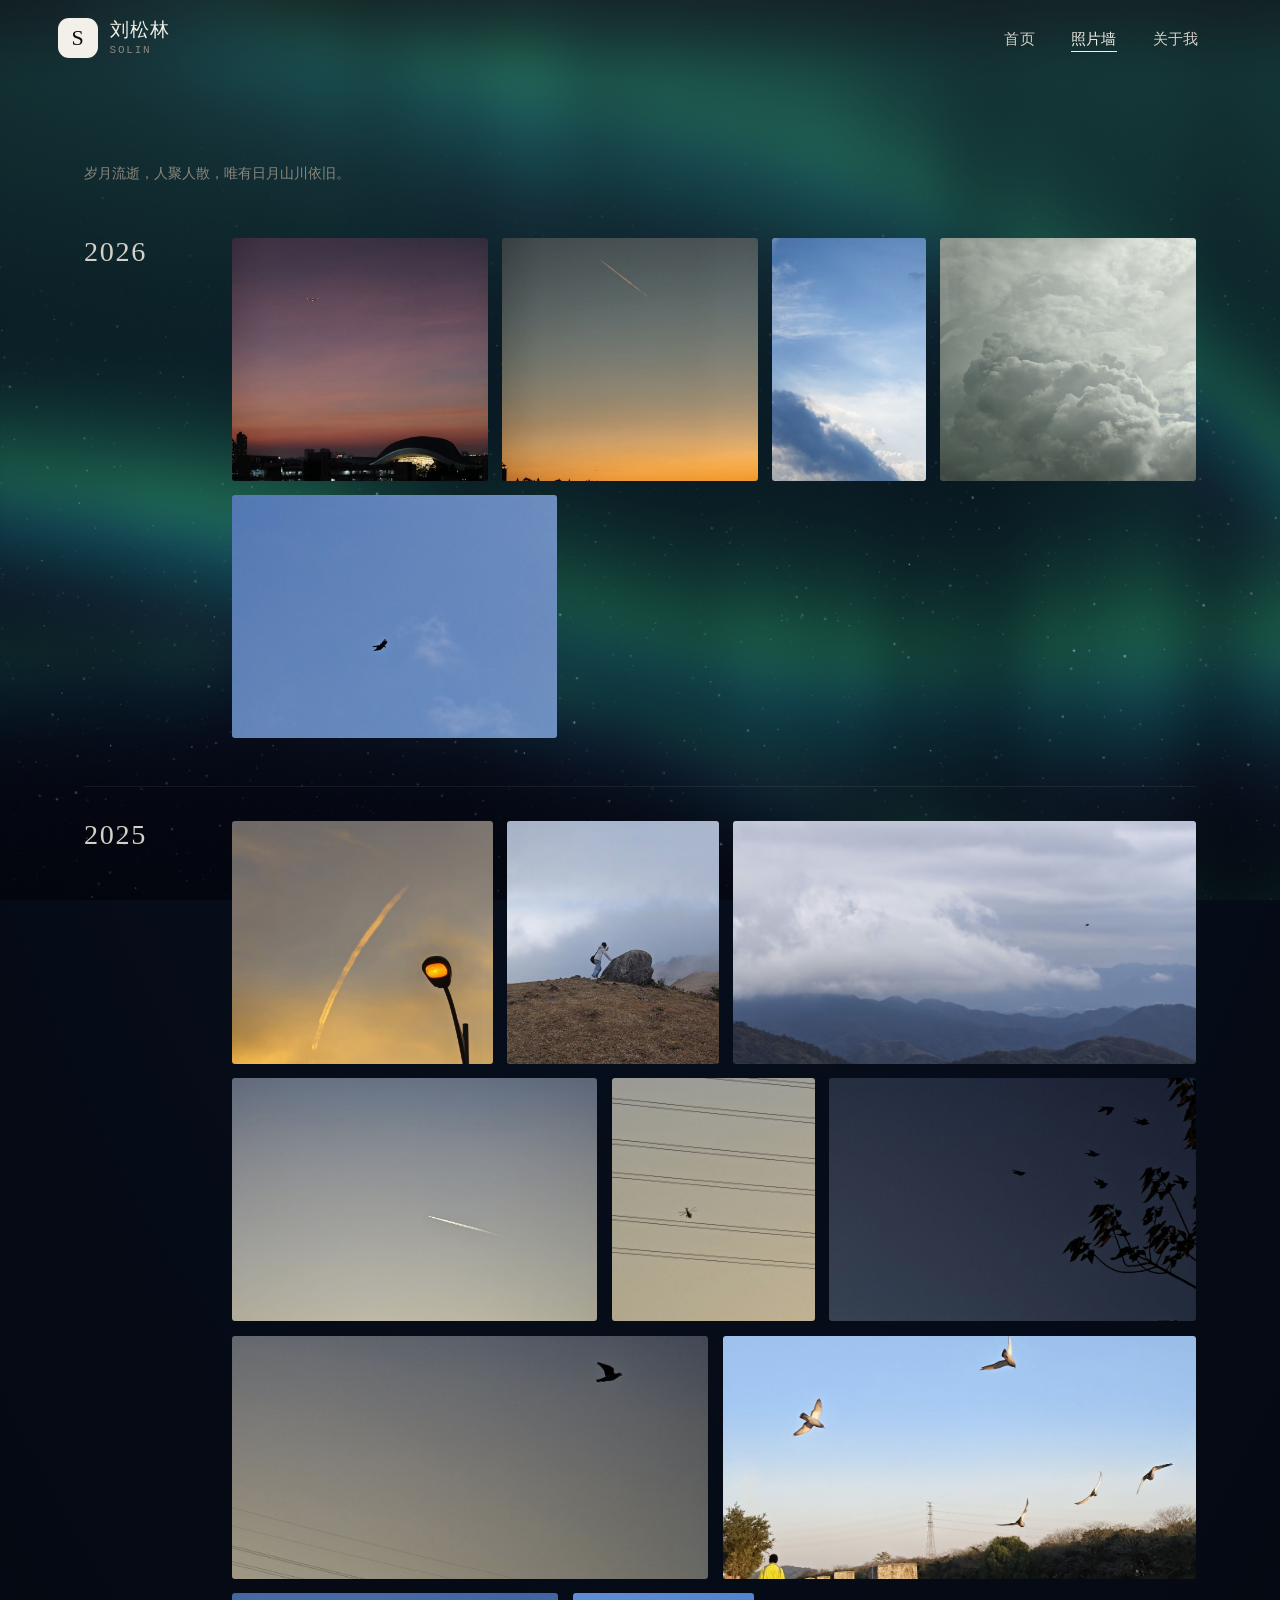
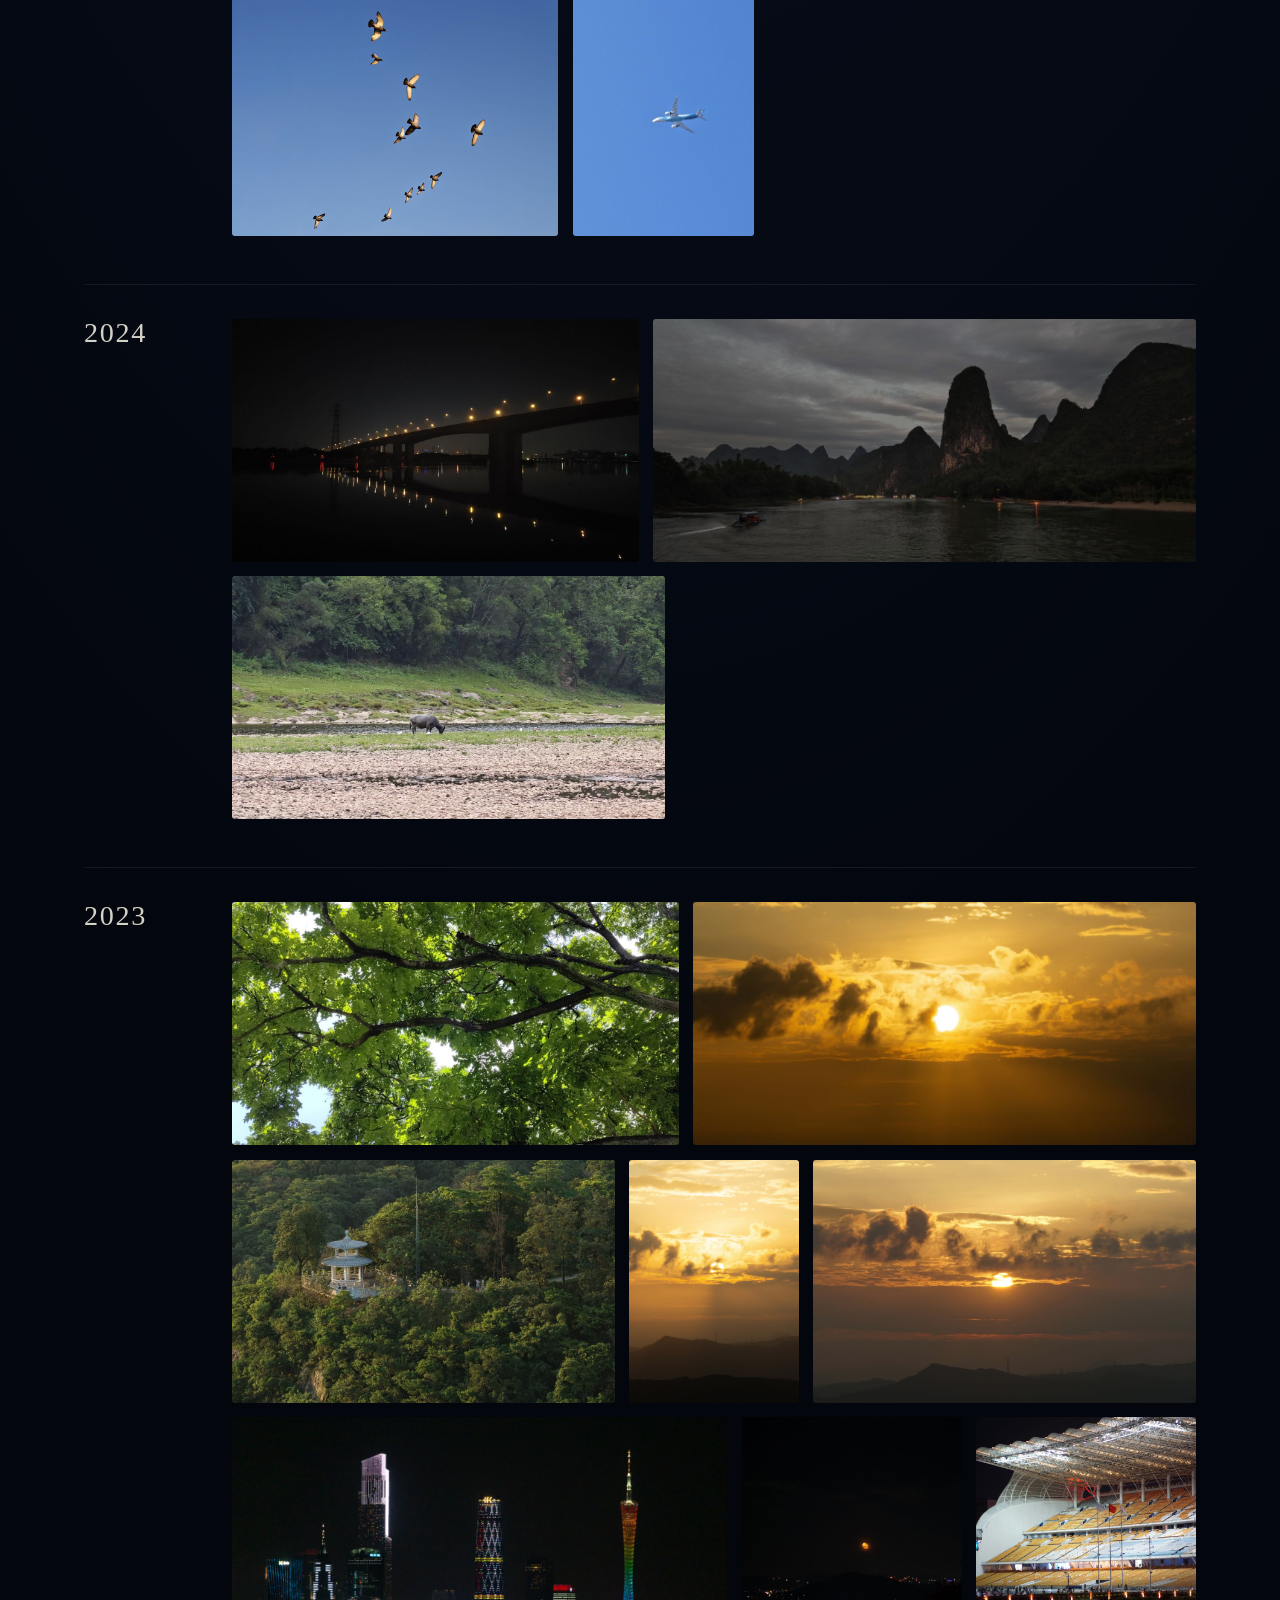
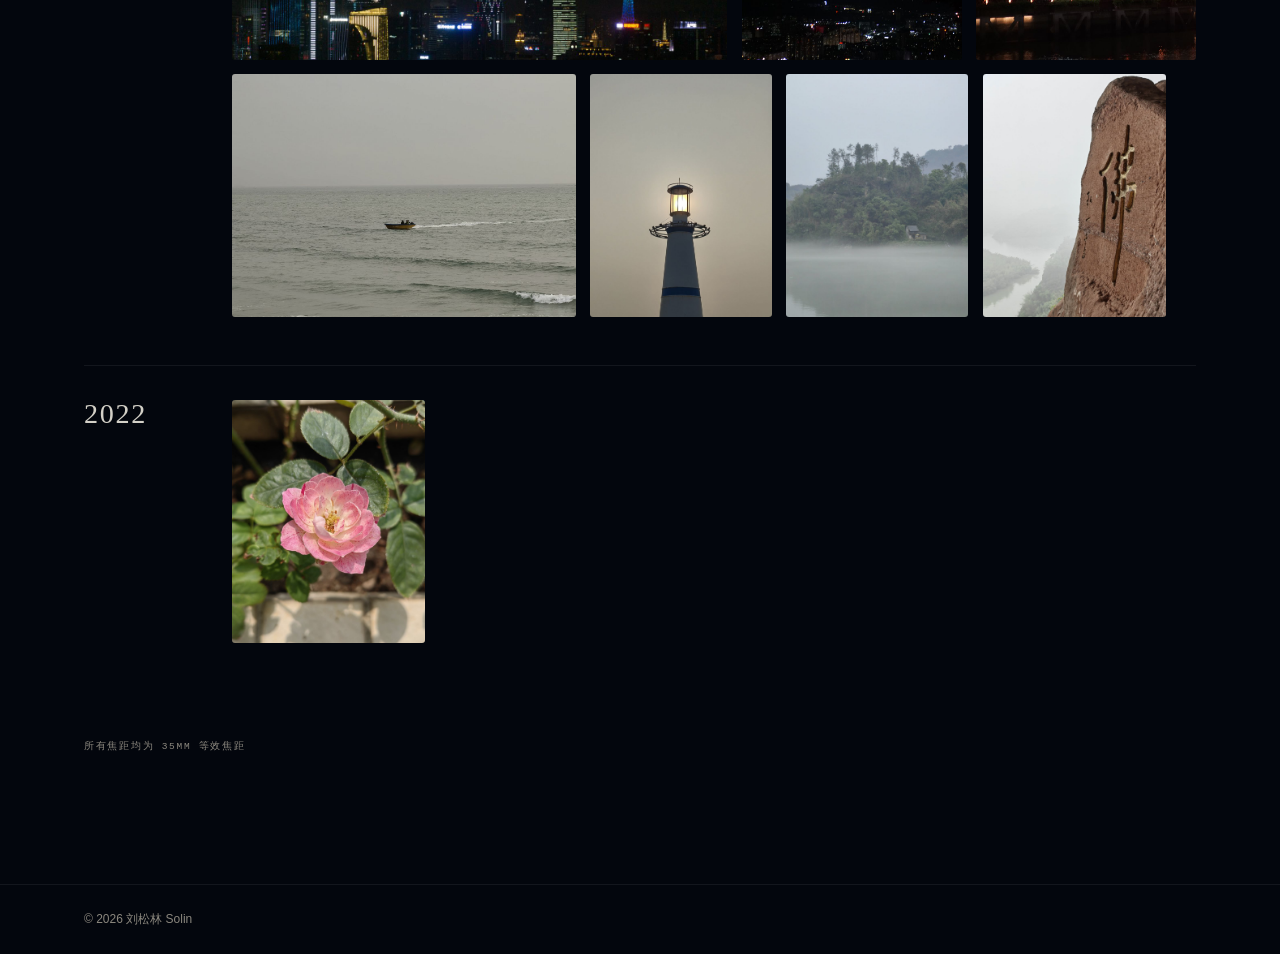
==== commit b9fa17eb: "灯箱参数改版：手机按钮+面板，无参数只留文字" ====
--- a/portfolio.html
+++ b/portfolio.html
@@ -599,14 +599,32 @@
           <div class="lb-photo" id="lbPhoto"></div>
         </div>
         <figcaption class="lb-meta">
-          <span class="lb-exif"
+          <span class="lb-exif" id="lbExifInline"
             ><img
               class="lb-exif__icon"
+              id="lbExifIcon"
               src="assets/icons/shutter.png"
               alt=""
               draggable="false"
             /><span id="lbExif"></span
           ></span>
+
+          <button
+            class="lb-exif__btn is-off"
+            id="lbExifBtn"
+            type="button"
+            aria-expanded="false"
+            aria-controls="lbSheet"
+          >
+            <img
+              class="lb-exif__btn-icon"
+              src="assets/icons/shutter.png"
+              alt=""
+              draggable="false"
+            /><span>查看拍摄参数</span>
+          </button>
+
+          <span class="lb-exif__none is-off" id="lbExifNone">EXIF 已丢失</span>
         </figcaption>
         <div class="lb-zoom" aria-label="缩放">
           <div class="lb-zoom__bar" id="lbBar">
@@ -615,6 +633,18 @@
           <span class="lb-zoom__val" id="lbZoomVal">100%</span>
         </div>
       </figure>
+
+      <div class="lb-sheet" id="lbSheet" role="group" aria-label="拍摄参数">
+        <div class="lb-sheet__head">
+          <span class="lb-sheet__title">拍摄参数 · EXIF</span>
+          <button class="lb-sheet__close" id="lbSheetClose" type="button" aria-label="收起参数">
+            <svg viewBox="0 0 24 24" fill="none" stroke="currentColor" stroke-width="1.5">
+              <path d="M6 6l12 12M18 6L6 18" />
+            </svg>
+          </button>
+        </div>
+        <dl class="lb-sheet__grid" id="lbSheetGrid"></dl>
+      </div>
     </div>
 
     <script src="assets/main.js"></script>
--- a/assets/style.css
+++ b/assets/style.css
@@ -54,6 +54,8 @@
 
 /* ---------- 02 Reset ---------- */
 *, *::before, *::after { box-sizing: border-box; }
+/* 安卓（Edge/Chrome）点按按钮或文字会出现默认蓝色底纹方块，关掉 */
+* { -webkit-tap-highlight-color: transparent; }
 html {
   scroll-behavior: smooth;
   -webkit-text-size-adjust: 100%;
@@ -128,7 +130,7 @@
   height: 100%;
   z-index: -1;
   pointer-events: none;
-  filter: saturate(108%);
+  /* 不加 filter：整屏 WebGL 层再加 CSS 滤镜，安卓 GPU 上容易出现横向/纵向拼接条纹 */
   transition: opacity .8s var(--ease);
 }
 /* 夜空兜底色（画布不透明，整屏覆盖） */
@@ -137,9 +139,10 @@
     radial-gradient(130% 100% at 50% -12%, #0a1526 0%, #060c18 45%, #03060d 80%),
     #03060d;
 }
-/* 画布自己就是夜空，底层微光关掉，避免两套极光打架 */
-body:not(.is-home)::before,
-body:not(.is-home)::after { opacity: 0; }
+/* 画布自己就是夜空，底层微光关掉，避免两套极光打架；
+   手机端不建画布（不加 has-aurora），这两层微光就是页面上的极光 */
+body.has-aurora::before,
+body.has-aurora::after { opacity: 0; }
 @keyframes aurora-a {
   0%   { transform: translate3d(-2.4%, -1.2%, 0) scale(1); }
   100% { transform: translate3d(3.2%, 2%, 0) scale(1.1); }
@@ -455,6 +458,7 @@
 .scroll-hint {
   position: absolute;
   left: 50%;
+  transform: translateX(-50%); /* left:50% 只是把左边缘放到中线，必须再回移一半宽度才真正居中 */
   bottom: clamp(16px, 3vh, 30px);
   z-index: 3;
   padding: 10px;
@@ -910,15 +914,94 @@
   text-align: center;
   min-height: 34px;
 }
+/* 桌面：一行参数。灯箱背景是被模糊放大的照片，颜色偏亮，
+   所以文字用接近白色 + 暗投影，才能和背景拉开区分度 */
 .lb-exif {
   display: inline-flex; align-items: center; gap: 8px;
   font-family: Arial, Helvetica, sans-serif;
   font-weight: 400;
   font-size: 11.5px;
   letter-spacing: .1em;
+  color: rgba(245, 242, 233, .92);
+  text-shadow: 0 1px 10px rgba(0, 0, 0, .7), 0 0 2px rgba(0, 0, 0, .5);
+}
+.lb-exif__icon { width: 14px; height: 14px; flex: 0 0 auto; user-select: none; -webkit-user-drag: none; }
+
+/* 手机：只露一个文字按钮（图标在左），点开底部参数面板 */
+.lb-exif__btn {
+  display: none;
+  align-items: center; gap: 7px;
+  padding: 4px 2px;
+  font-size: 11.5px; letter-spacing: .12em;
+  color: rgba(245, 242, 233, .92);
+  text-shadow: 0 1px 10px rgba(0, 0, 0, .7);
+}
+.lb-exif__btn-icon { width: 13px; height: 13px; flex: 0 0 auto; user-select: none; -webkit-user-drag: none; }
+.lb-exif__btn[aria-expanded="true"] { color: #fff; }
+
+/* 没有参数：只留一行字，不出现任何图标 */
+.lb-exif__none {
+  font-family: Arial, Helvetica, sans-serif;
+  font-size: 11.5px; letter-spacing: .14em;
+  color: rgba(245, 242, 233, .82);
+  text-shadow: 0 1px 10px rgba(0, 0, 0, .7), 0 0 2px rgba(0, 0, 0, .5);
+}
+.is-off { display: none !important; }
+
+/* --- 拍摄参数面板：从底部滑出的抽屉（只有手机叫得出来） --- */
+.lb-sheet {
+  position: absolute;
+  left: 0; right: 0; bottom: 0;
+  z-index: 4;
+  margin: 0 auto;
+  max-width: 720px;
+  padding: 16px 22px 26px;
+  border-radius: 14px 14px 0 0;
+  border-top: 1px solid var(--line);
+  background: rgba(12, 12, 11, .92);
+  backdrop-filter: blur(22px) saturate(120%);
+  -webkit-backdrop-filter: blur(22px) saturate(120%);
+  box-shadow: 0 -18px 50px -24px rgba(0, 0, 0, .8);
+  transform: translateY(101%);
+  visibility: hidden;
+  transition: transform .36s var(--ease), visibility .36s;
+}
+.lb-sheet.is-open { transform: none; visibility: visible; }
+.lb-sheet__head {
+  display: flex; align-items: center; justify-content: space-between;
+  padding-bottom: 14px;
+}
+.lb-sheet__title {
+  font-family: var(--mono);
+  font-size: 10.5px; letter-spacing: .22em;
+  color: rgba(214, 172, 100, .95); /* 与全站金色呼应 */
+}
+.lb-sheet__close {
+  width: 30px; height: 30px; border-radius: 50%;
+  display: grid; place-items: center;
+  border: 1px solid var(--line);
+  color: var(--ink-2);
+}
+.lb-sheet__close svg { width: 13px; height: 13px; }
+.lb-sheet__grid {
+  display: grid;
+  grid-template-columns: 1fr 1fr;
+  gap: 16px 20px;
+  margin: 0; padding: 0;
+}
+.lb-sheet__cell { min-width: 0; }
+.lb-sheet__cell dt {
+  font-family: var(--mono);
+  font-size: 9.5px; letter-spacing: .18em;
   color: var(--muted);
-}
-.lb-exif__icon { width: 14px; height: 14px; flex: 0 0 auto; user-select: none; -webkit-user-drag: none; }
+  margin-bottom: 5px;
+}
+.lb-sheet__cell dd {
+  margin: 0;
+  font-size: 14.5px; line-height: 1.4;
+  color: var(--ink);
+  word-break: break-all;
+}
 
 .lb-nav {
   position: absolute; top: 50%;
@@ -1100,12 +1183,25 @@
 
   .palette__row { grid-template-columns: repeat(5, minmax(0, 1fr)); }
 
-  .lb-viewport { width: 94vw; height: 58vh; }
-  .lb-nav { width: 38px; height: 38px; }
+  .lb-stage { width: 100%; }
+  .lb-viewport { width: calc(100% - 96px); height: 56vh; }
+  .lb-nav { width: 34px; height: 34px; }
+  .lb-nav--prev { left: 8px; }
+  .lb-nav--next { right: 8px; }
+}
+
+@media (max-width: 820px) {
+  /* 手机端用 CSS 极光层代替 WebGL 画布，模糊半径小一点，减轻 GPU 负担 */
+  .lightbox { padding: 56px 8px 14px; }
+  body:not(.is-home)::before { filter: blur(34px) saturate(130%); }
+  body:not(.is-home)::after { filter: blur(38px) saturate(115%); }
 }
 
 @media (max-width: 620px) {
-  .hero { padding-bottom: 44px; }
+  /* 底部留够空间给向下箭头，否则箭头会压在按钮上 */
+  .hero { padding-bottom: 96px; }
+  .scroll-hint { bottom: 12px; padding: 6px; }
+  .scroll-hint svg { width: 18px; height: 18px; }
   .hero__title { font-size: clamp(2.7rem, 15vw, 4rem); letter-spacing: .14em; }
   .hero__en { font-size: .9rem; letter-spacing: .4em; }
   .hero__btn { padding: 11px 22px; font-size: 13px; }
@@ -1124,6 +1220,26 @@
   .swatch__hex { font-size: 7.5px; }
   .books__body { padding-left: 18px; }
   .to-top-fab { width: 40px; height: 40px; right: 14px; bottom: 14px; }
+
+  /* 灯箱：手机上不显示桌面那一行参数，只露「查看拍摄参数」按钮；
+     有参数时才出现按钮，没参数只有一行「EXIF 已丢失」 */
+  .lb-nav { width: 30px; height: 30px; }
+  .lb-nav svg { width: 13px; height: 13px; }
+  .lb-nav--prev { left: 4px; }
+  .lb-nav--next { right: 4px; }
+  .lb-stage { gap: 10px; }
+  .lb-meta { min-height: 26px; gap: 3px; padding: 0 8px; }
+  .lb-exif { display: none; }
+  .lb-exif__btn { display: inline-flex; }
+  .lb-exif__none { font-size: 11px; letter-spacing: .1em; }
+  .lb-sheet { padding: 14px 18px 20px; border-radius: 12px 12px 0 0; }
+  .lb-sheet__grid { gap: 14px 16px; }
+  .lb-sheet__cell dd { font-size: 14px; }
+  .lb-zoom__bar { width: 148px; }
+
+  /* 关于我：窄屏名字收小，保证明显小于头像 */
+  .profile__cn { font-size: 1.35rem; letter-spacing: .06em; }
+  .profile__en { font-size: 14px; letter-spacing: .26em; margin-top: 6px; }
 }
 
 @media (prefers-reduced-motion: reduce) {
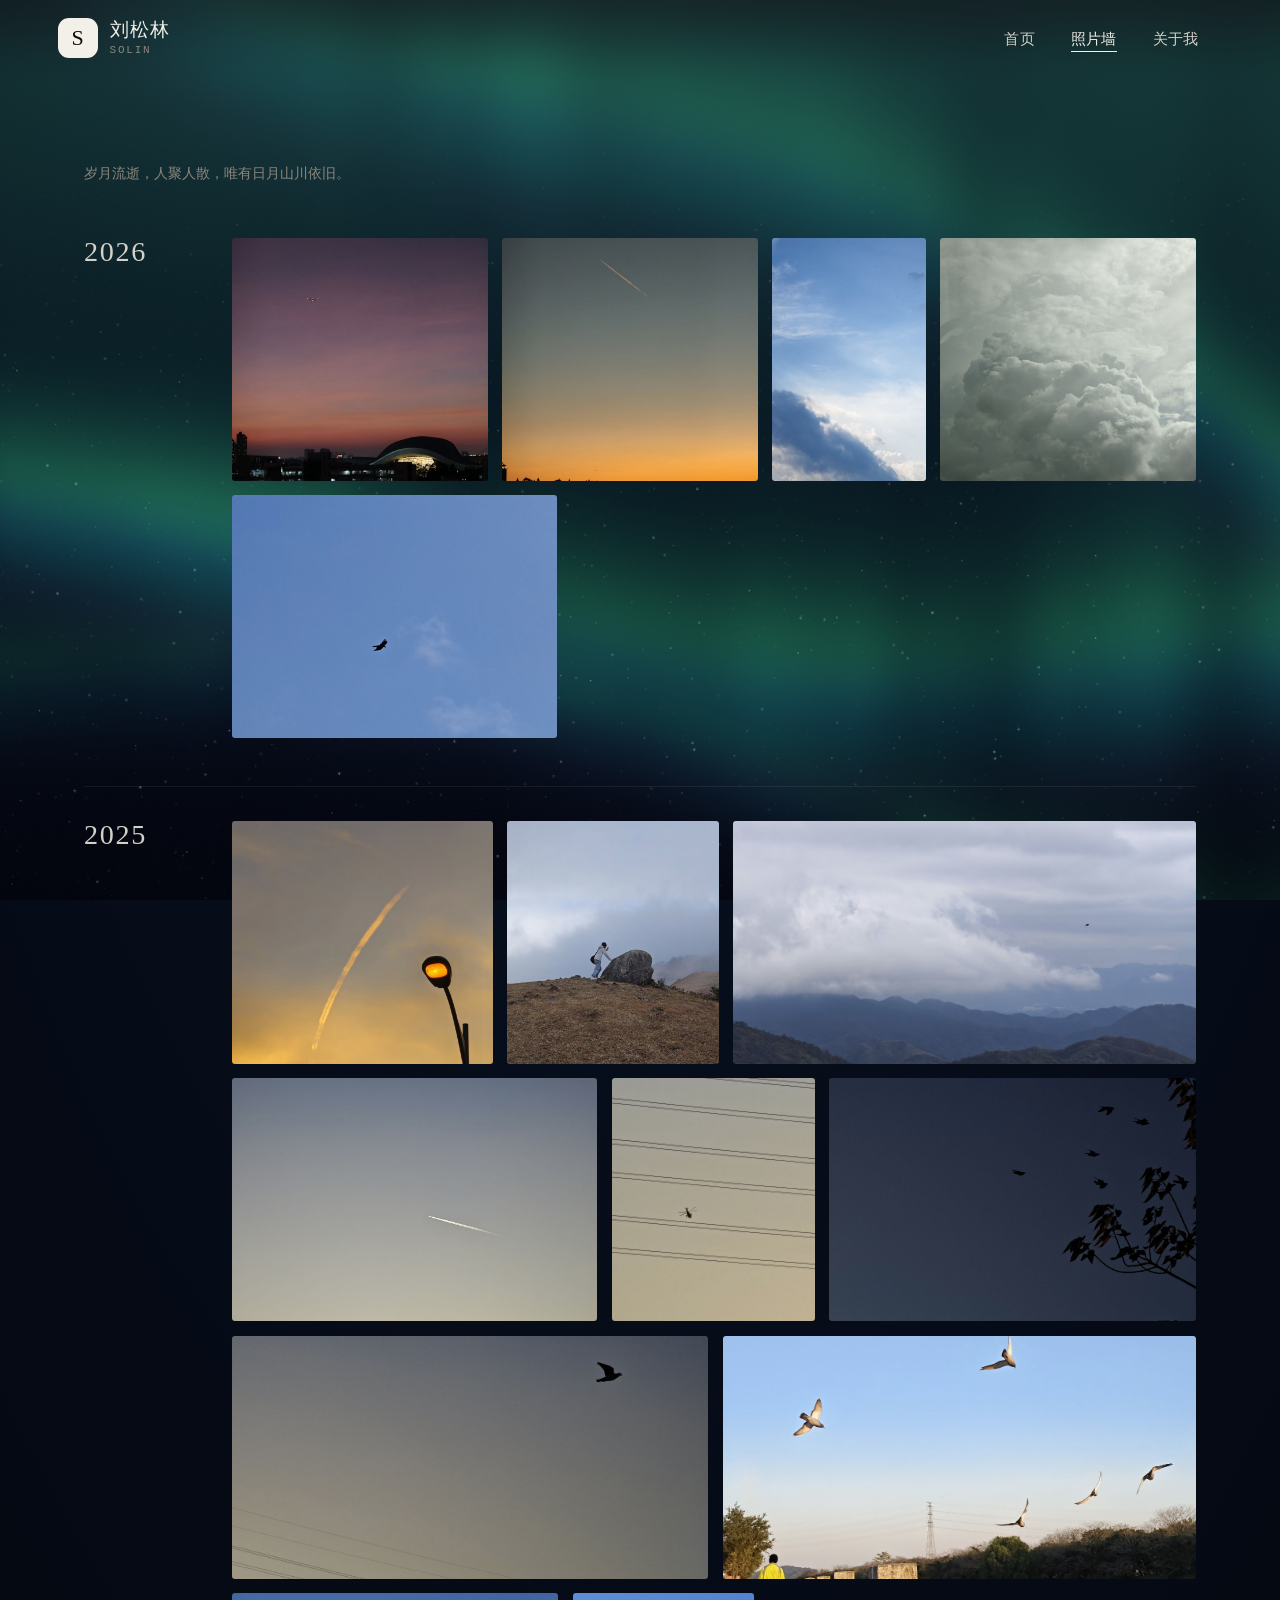
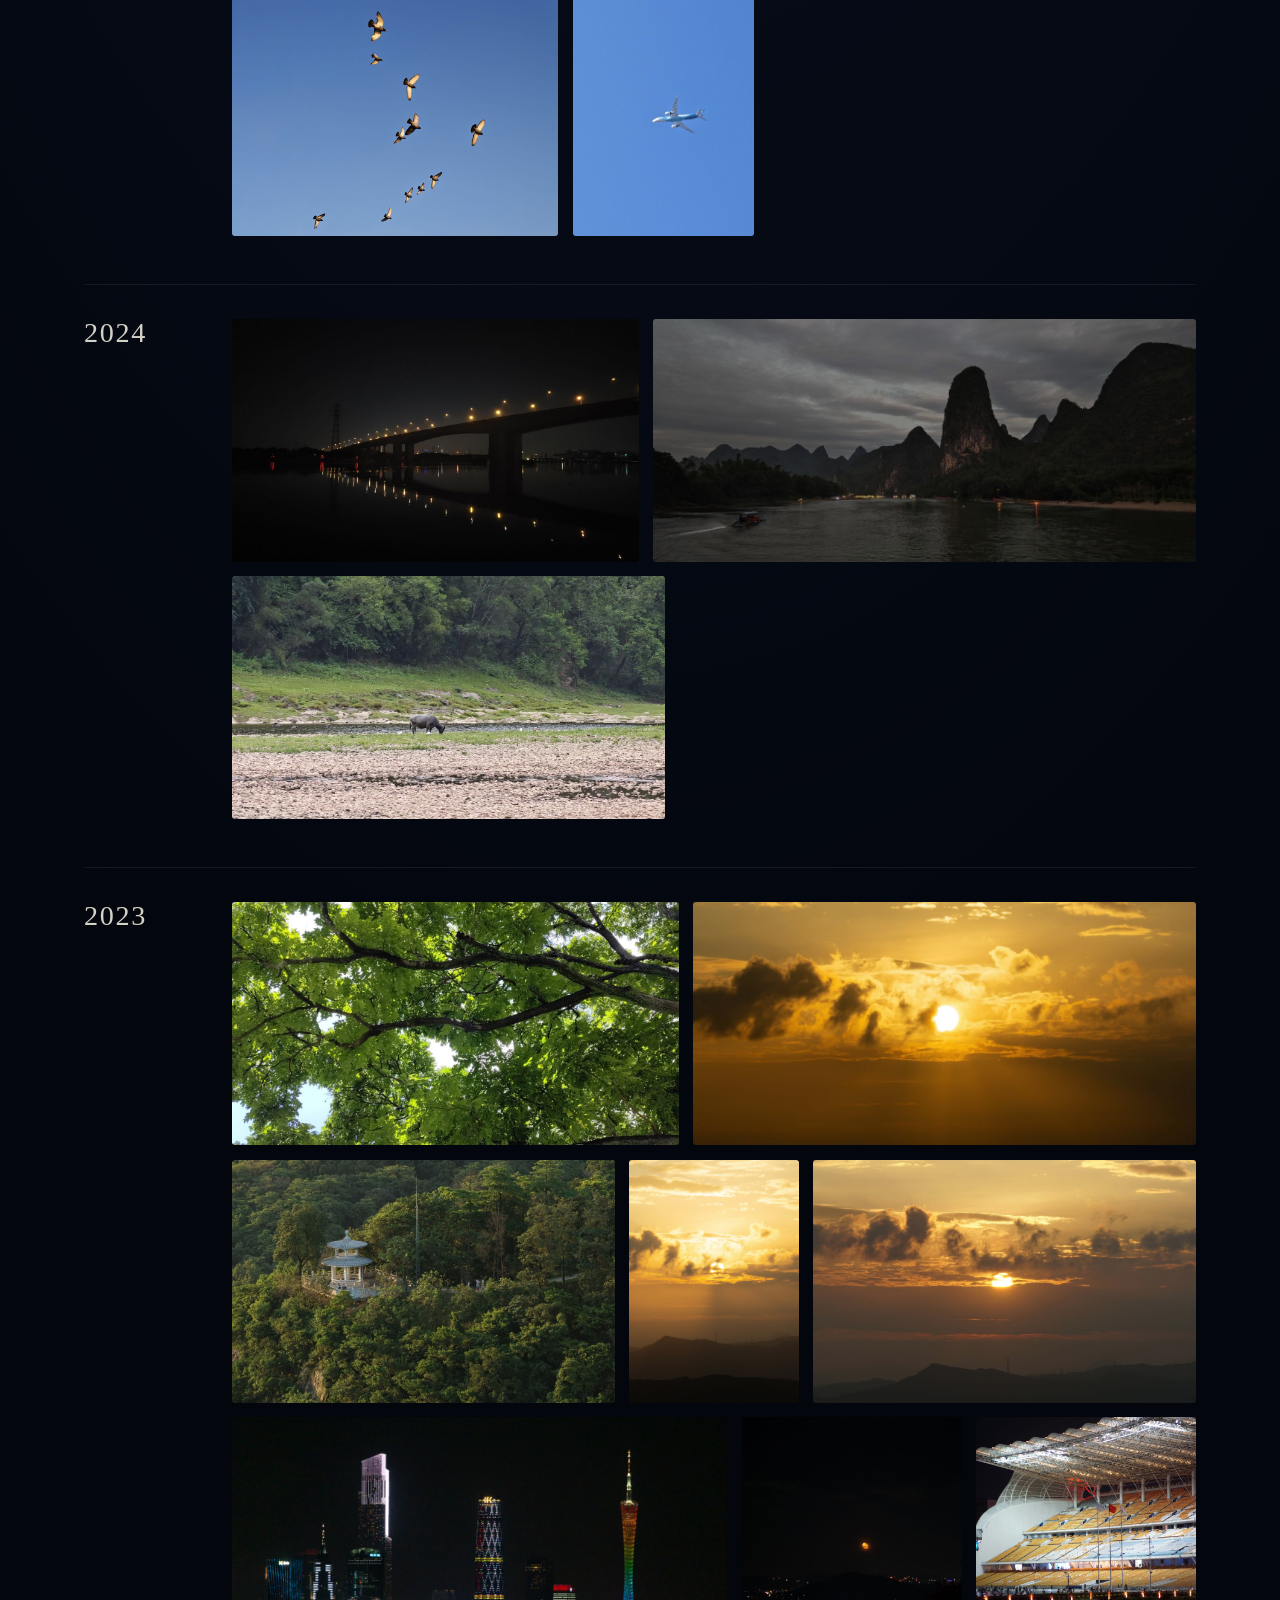
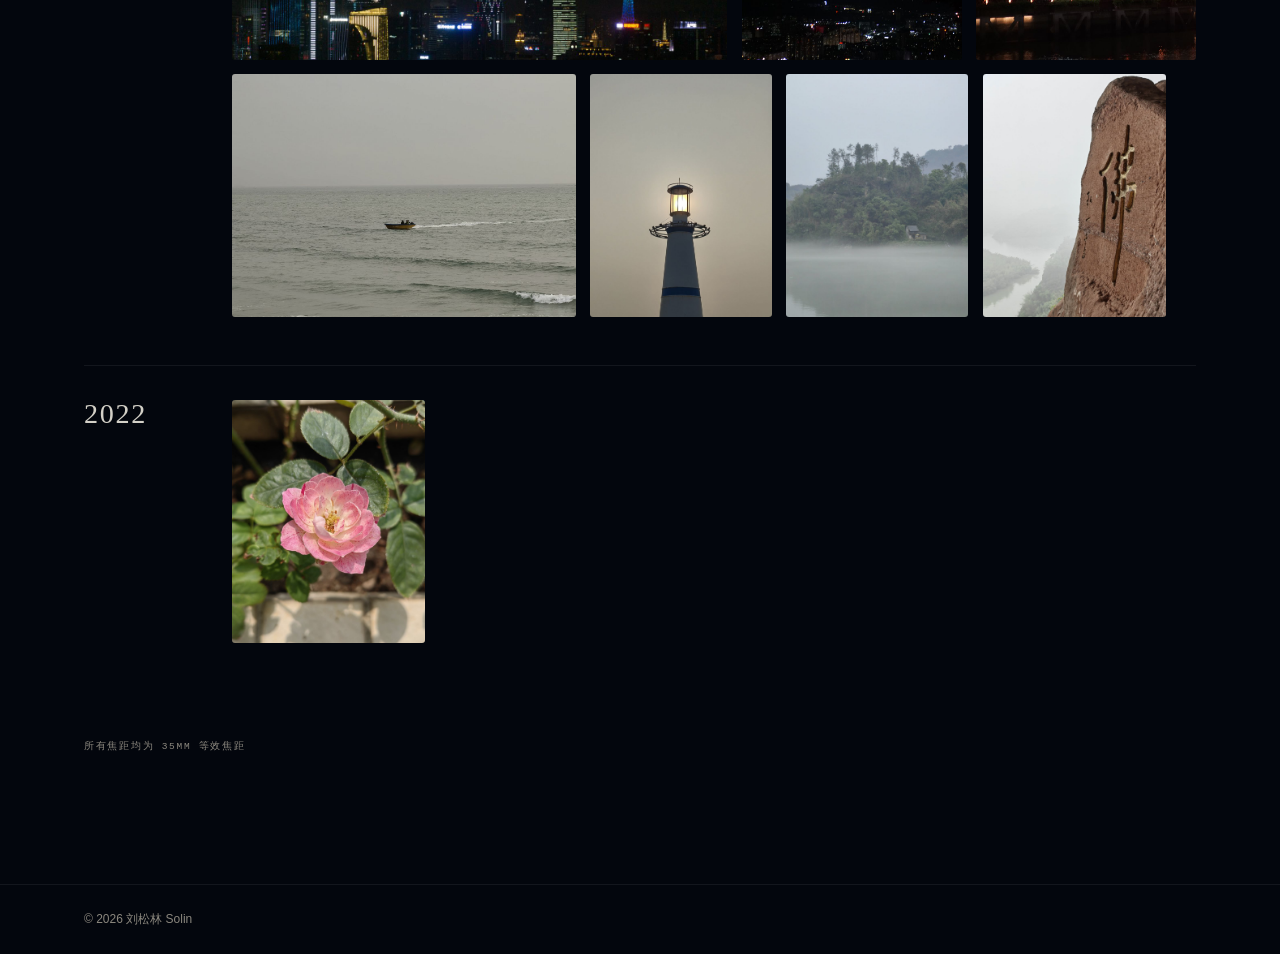
==== commit 5d188691: "参数面板去圆角、手机手势与门页自动播放" ====
--- a/portfolio.html
+++ b/portfolio.html
@@ -632,6 +632,7 @@
           </div>
           <span class="lb-zoom__val" id="lbZoomVal">100%</span>
         </div>
+        <p class="lb-hint">滑动切换 · 双指缩放</p>
       </figure>
 
       <div class="lb-sheet" id="lbSheet" role="group" aria-label="拍摄参数">
--- a/assets/style.css
+++ b/assets/style.css
@@ -314,13 +314,18 @@
   transition: opacity .55s var(--ease);
 }
 .intro__gate.is-hidden { opacity: 0; pointer-events: none; }
+.intro__gate.is-leaving { pointer-events: none; }
 .intro__title {
   font-family: var(--serif);
   font-size: clamp(1.9rem, 4.4vw, 3.2rem);
   letter-spacing: .16em; text-indent: .16em;
   color: #f2ecdc;
   text-shadow: 0 0 40px rgba(214, 172, 100, .25);
-}
+  transition: transform 1.3s cubic-bezier(.5, .02, .4, 1), opacity 1.3s ease;
+}
+/* 门页开场：这行字向下滑出页面（星流同时开始穿越） */
+.intro__gate.is-leaving .intro__title { transform: translateY(108vh); opacity: .85; }
+.intro__gate.is-leaving .intro__hint { opacity: 0; animation: none; transition: opacity .35s ease; }
 .intro__hint {
   font-family: var(--mono); font-size: 10.5px;
   letter-spacing: .5em; text-indent: .5em;
@@ -956,7 +961,7 @@
   margin: 0 auto;
   max-width: 720px;
   padding: 16px 22px 26px;
-  border-radius: 14px 14px 0 0;
+  border-radius: 0;
   border-top: 1px solid var(--line);
   background: rgba(12, 12, 11, .92);
   backdrop-filter: blur(22px) saturate(120%);
@@ -1001,6 +1006,16 @@
   font-size: 14.5px; line-height: 1.4;
   color: var(--ink);
   word-break: break-all;
+}
+
+/* 手势提示：只有手机显示 */
+.lb-hint {
+  display: none;
+  margin: -2px 0 0;
+  font-family: var(--mono);
+  font-size: 9.5px; letter-spacing: .18em;
+  color: rgba(245, 242, 233, .5);
+  text-shadow: 0 1px 8px rgba(0, 0, 0, .6);
 }
 
 .lb-nav {
@@ -1232,9 +1247,12 @@
   .lb-exif { display: none; }
   .lb-exif__btn { display: inline-flex; }
   .lb-exif__none { font-size: 11px; letter-spacing: .1em; }
-  .lb-sheet { padding: 14px 18px 20px; border-radius: 12px 12px 0 0; }
+  .lb-sheet { padding: 14px 18px 20px; border-radius: 0; }
   .lb-sheet__grid { gap: 14px 16px; }
   .lb-sheet__cell dd { font-size: 14px; }
+  /* 手机上大图不留投影：模糊背景本来就是照片本身放大，投影会在照片下方糊出一条黑影 */
+  .lb-photo { box-shadow: none; }
+  .lb-hint { display: block; }
   .lb-zoom__bar { width: 148px; }
 
   /* 关于我：窄屏名字收小，保证明显小于头像 */
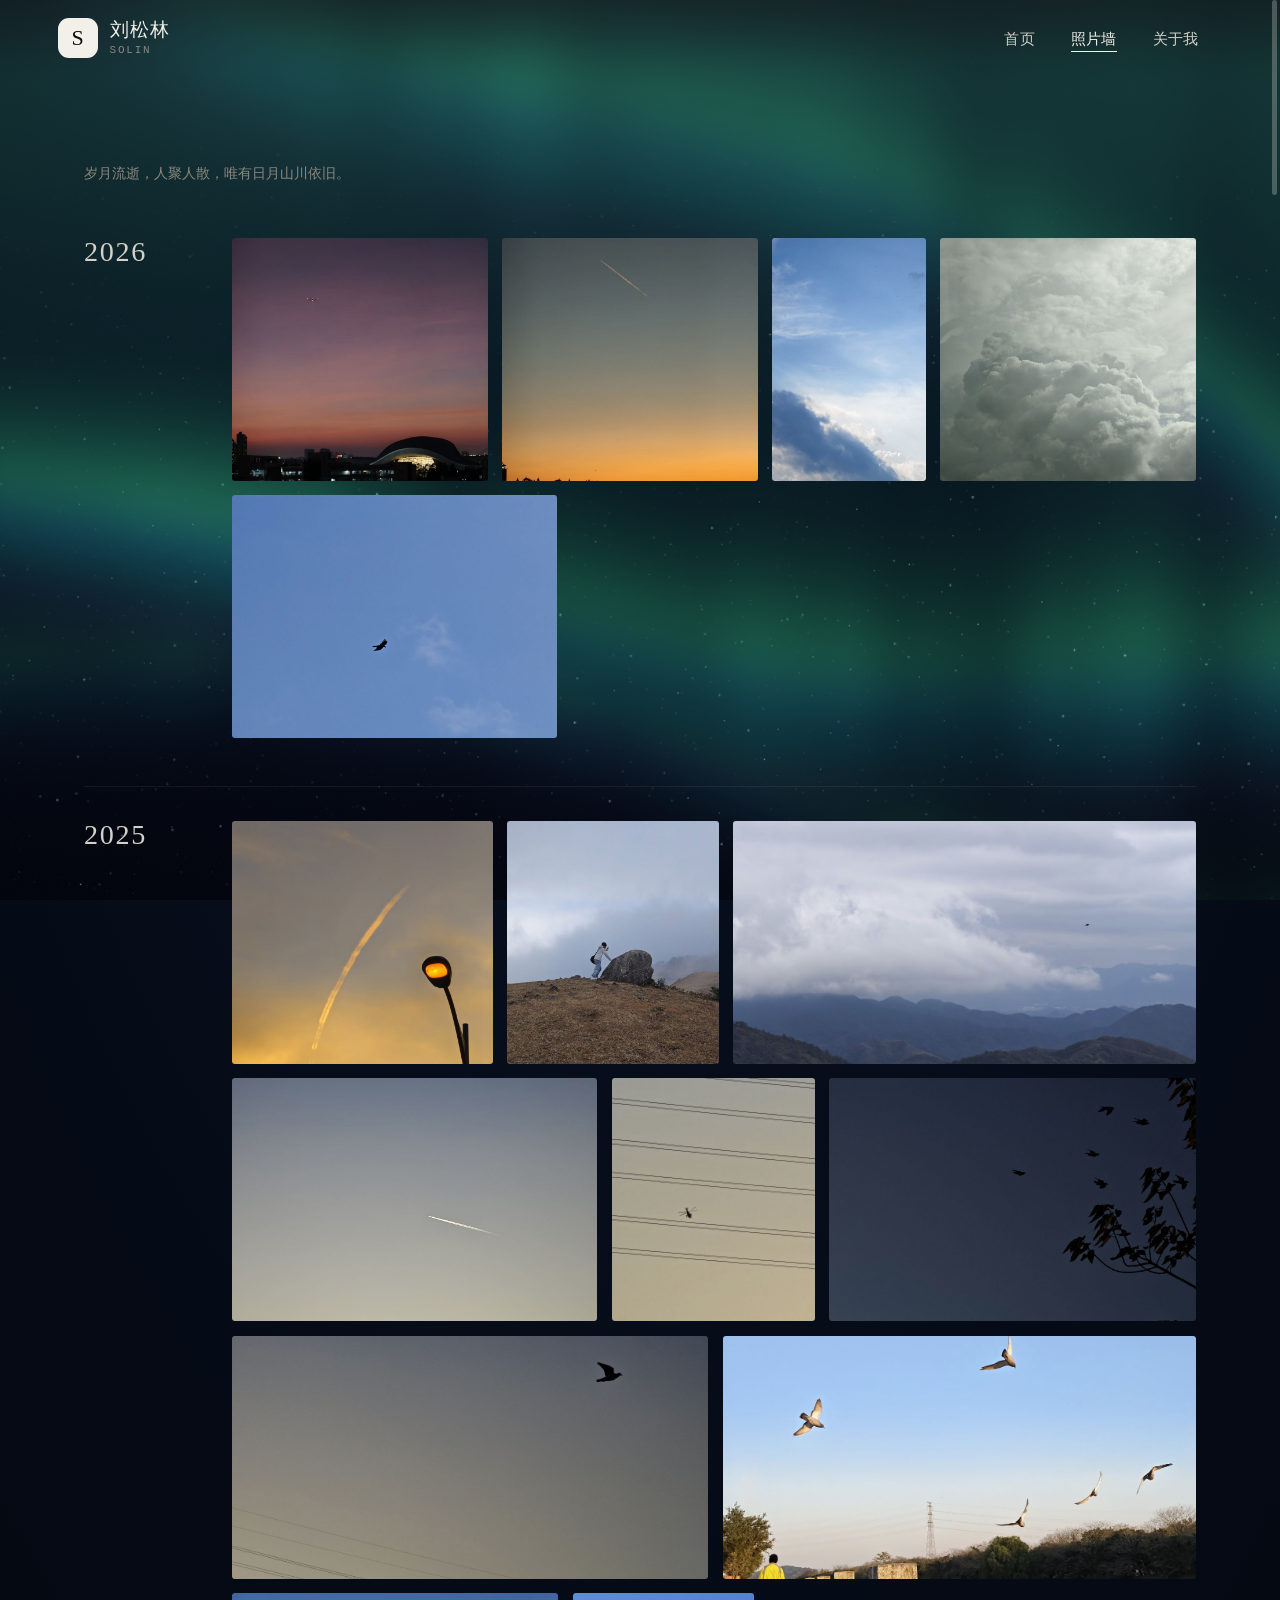
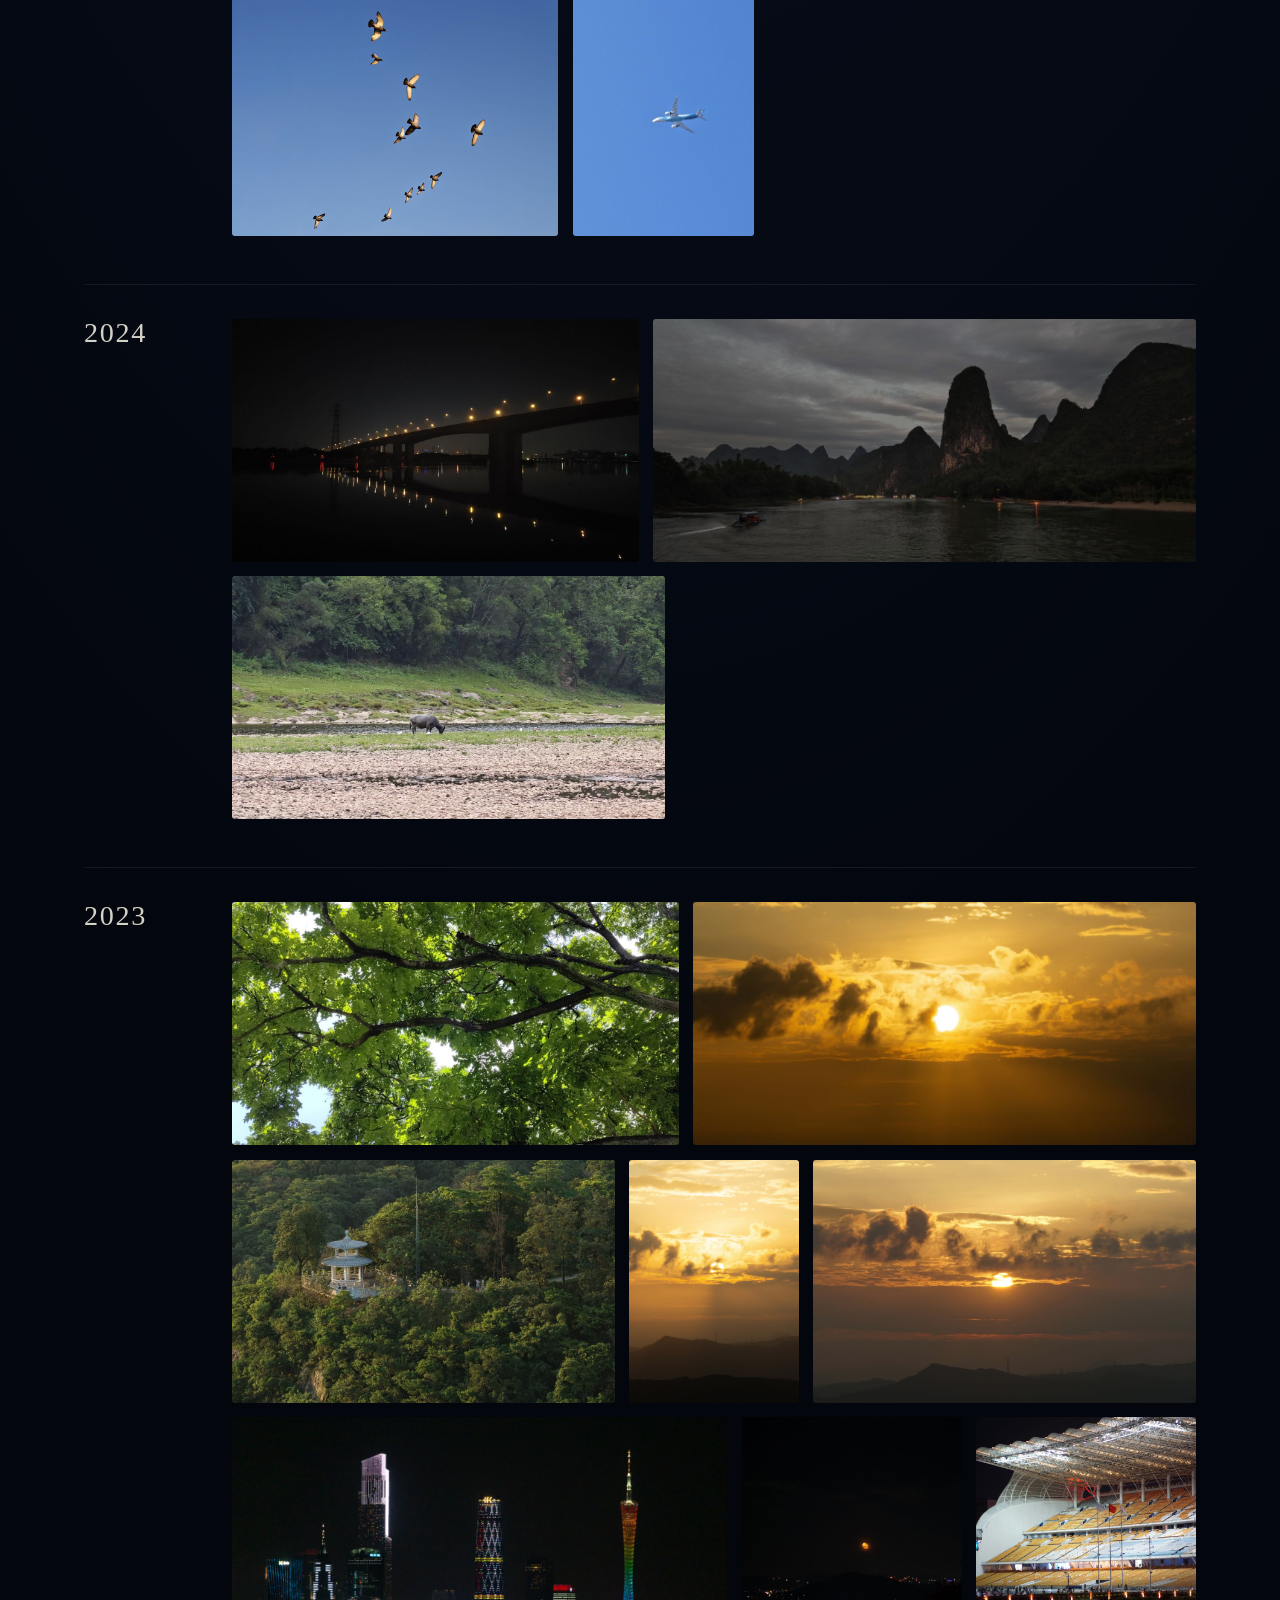
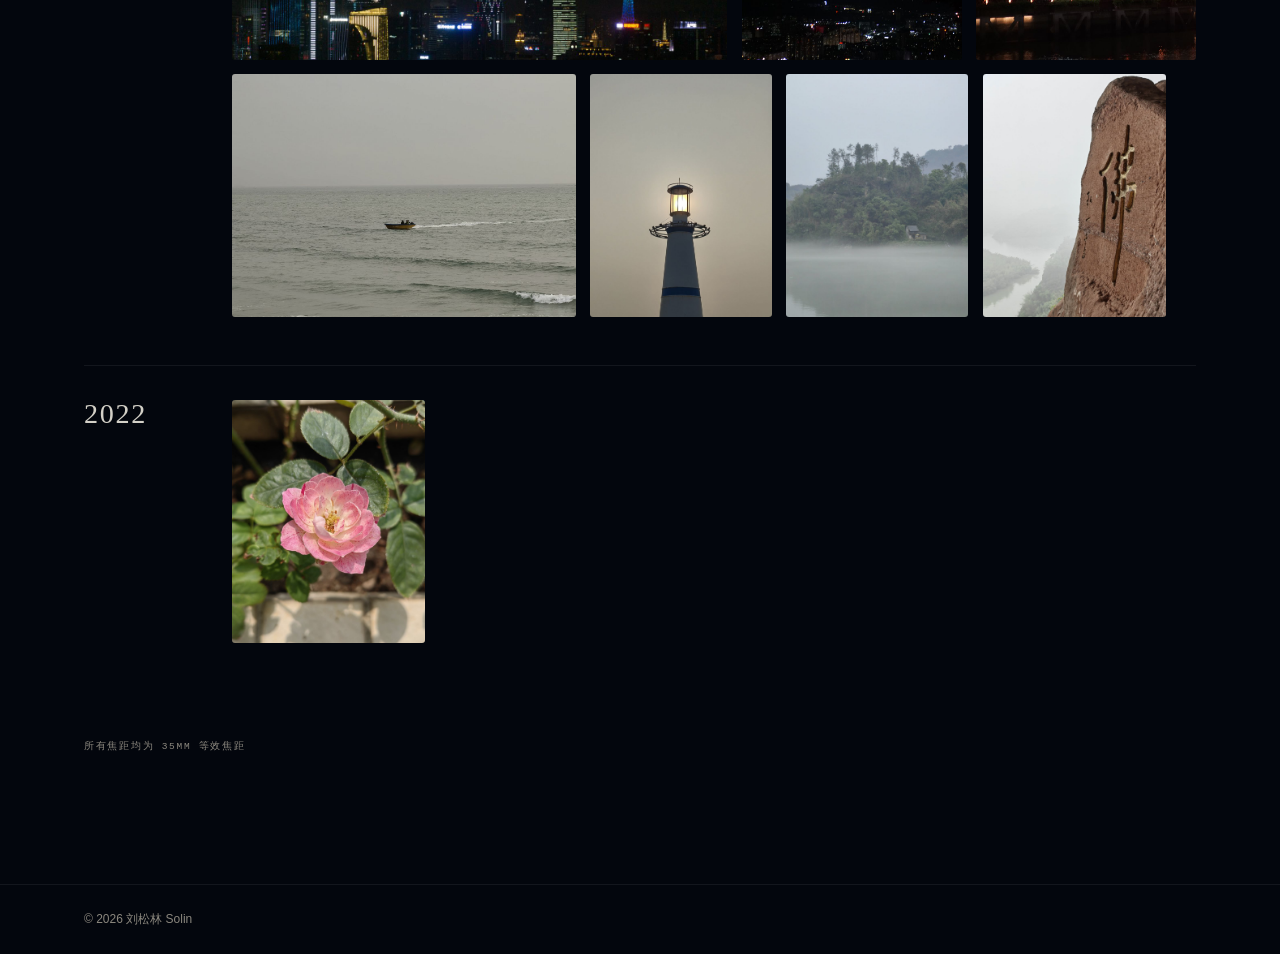
==== commit f3562678: "v68 手机端只留星空 + 编号字体改 Arial；清理死代码与旧快照" ====
--- a/portfolio.html
+++ b/portfolio.html
@@ -602,7 +602,6 @@
           <span class="lb-exif" id="lbExifInline"
             ><img
               class="lb-exif__icon"
-              id="lbExifIcon"
               src="assets/icons/shutter.png"
               alt=""
               draggable="false"
--- a/assets/style.css
+++ b/assets/style.css
@@ -294,6 +294,19 @@
 }
 .reveal.is-in { opacity: 1; transform: none; }
 
+/* 门页名字专用字体：只含「刘松林 / Solin」这几个字形（各 1～2 KB），
+   保证手机没有宋体/黑体时字形也一致。改名就要重新生成这两个 woff2。 */
+@font-face {
+  font-family: "Solin Serif";
+  src: url("fonts/serif-name.woff2") format("woff2");
+  font-weight: 400; font-style: normal; font-display: swap;
+}
+@font-face {
+  font-family: "Solin Sans";
+  src: url("fonts/sans-name.woff2") format("woff2");
+  font-weight: 400; font-style: normal; font-display: swap;
+}
+
 /* ---------- 07 Intro：门页 + 星流穿越 ---------- */
 .intro {
   position: fixed; inset: 0; z-index: 600;
@@ -307,8 +320,9 @@
 .intro__gate {
   position: absolute; inset: 0;
   display: flex; flex-direction: column;
-  align-items: center; justify-content: center;
+  align-items: center; justify-content: flex-end;
   gap: 26px;
+  padding-bottom: 12vh;
   cursor: pointer;
   background: radial-gradient(46% 42% at 50% 46%, rgba(214, 172, 100, .1), transparent 75%);
   transition: opacity .55s var(--ease);
@@ -316,26 +330,29 @@
 .intro__gate.is-hidden { opacity: 0; pointer-events: none; }
 .intro__gate.is-leaving { pointer-events: none; }
 .intro__title {
-  font-family: var(--serif);
+  display: flex; flex-direction: column;
+  align-items: center;
+  gap: .5em;
+  color: #f2ecdc;
+  text-shadow: 0 0 40px rgba(214, 172, 100, .25);
+  transition: opacity 1s ease;
+}
+/* 中文名在上：宋体，尺寸沿用原来的门页字号 */
+.intro__cn {
+  font-family: "Solin Serif", "Songti SC", "宋体", "SimSun", "Source Han Serif SC", "Noto Serif SC", Georgia, serif;
   font-size: clamp(1.9rem, 4.4vw, 3.2rem);
   letter-spacing: .16em; text-indent: .16em;
-  color: #f2ecdc;
-  text-shadow: 0 0 40px rgba(214, 172, 100, .25);
-  transition: transform 1.3s cubic-bezier(.5, .02, .4, 1), opacity 1.3s ease;
-}
-/* 门页开场：这行字向下滑出页面（星流同时开始穿越） */
-.intro__gate.is-leaving .intro__title { transform: translateY(108vh); opacity: .85; }
-.intro__gate.is-leaving .intro__hint { opacity: 0; animation: none; transition: opacity .35s ease; }
-.intro__hint {
-  font-family: var(--mono); font-size: 10.5px;
-  letter-spacing: .5em; text-indent: .5em;
-  color: rgba(242, 236, 220, .55);
-  animation: hint-breathe 2.4s ease-in-out infinite;
-}
-@keyframes hint-breathe {
-  0%, 100% { opacity: .45; }
-  50% { opacity: .95; }
-}
+  line-height: 1.05;
+}
+/* 英文名在下：黑体，约中文的 1/4，字距拉开 */
+.intro__en {
+  font-family: "Solin Sans", "Heiti SC", "黑体", "SimHei", "PingFang SC", "Microsoft YaHei", "Noto Sans SC", sans-serif;
+  font-size: clamp(.78rem, 2.9vw, 1.1rem);
+  letter-spacing: .26em; text-indent: .26em;
+  color: rgba(242, 236, 220, .82);
+}
+/* 门页开场：这行字在屏幕下方靠边停一会，然后淡出（不再移出画面） */
+.intro__gate.is-leaving .intro__title { opacity: 0; }
 .intro.is-done { opacity: 0; pointer-events: none; }
 /* 已播放过的会话：门页在解析阶段就隐藏，避免切回首页时闪现 */
 html.intro-played .intro { display: none; }
@@ -828,7 +845,7 @@
 .shot::after {
   content: attr(data-num);
   position: absolute; left: 14px; bottom: 12px;
-  font-family: var(--mono); font-size: 11.5px;
+  font-family: Arial, Helvetica, sans-serif; font-size: 11.5px;
   letter-spacing: .22em;
   color: #f2ede0;
   text-shadow: 0 1px 10px rgba(0, 0, 0, .65);
@@ -1104,6 +1121,8 @@
   transition: transform .4s var(--ease), border-color .3s, color .3s, opacity .35s, visibility .35s;
 }
 .to-top-fab.is-visible { opacity: 1; visibility: visible; pointer-events: auto; }
+/* 全屏菜单展开时藏起来，免得浮在菜单里 */
+body.menu-open .to-top-fab { opacity: 0; visibility: hidden; pointer-events: none; }
 
 .to-top-fab svg { width: 16px; height: 16px; }
 .to-top-fab:hover { border-color: var(--ink); color: var(--ink); transform: translateY(-3px); }
@@ -1177,17 +1196,28 @@
   .nav {
     position: fixed; inset: 0;
     flex-direction: column; justify-content: center; align-items: flex-start;
-    gap: 10px;
+    gap: 0;
     padding: 0 var(--pad);
     background: var(--bg);
-    transform: translateY(-100%);
+    transform: translateY(-100%) translateZ(0);
     opacity: 0; visibility: hidden;
     transition: transform .65s var(--ease), opacity .45s var(--ease), visibility .45s;
     z-index: 90;
+    /* 提前提升为合成层：下滑时只做位移动画，不必重新栅格化整页背景
+       （滑到深处再展开会卡一下，就是这一步省掉的） */
+    will-change: transform;
+    backface-visibility: hidden;
+    /* 面板自身吃掉触摸手势，页面在底下不会被带着一起滚 */
+    touch-action: none;
+    overscroll-behavior: contain;
   }
-  .nav.is-open { transform: translateY(0); opacity: 1; visibility: visible; }
+  .nav.is-open { transform: translateY(0) translateZ(0); opacity: 1; visibility: visible; }
+  /* 手机端每一项整行都能点（文字右侧的空白也算命中区） */
   .nav__link {
-    font-family: var(--serif); font-size: 1.9rem; line-height: 1.6;
+    display: flex; align-items: center;
+    width: 100%;
+    padding: 12px 0;
+    font-family: var(--serif); font-size: 1.9rem; line-height: 1.4;
     color: var(--ink);
   }
   .nav__link::after { display: none; }
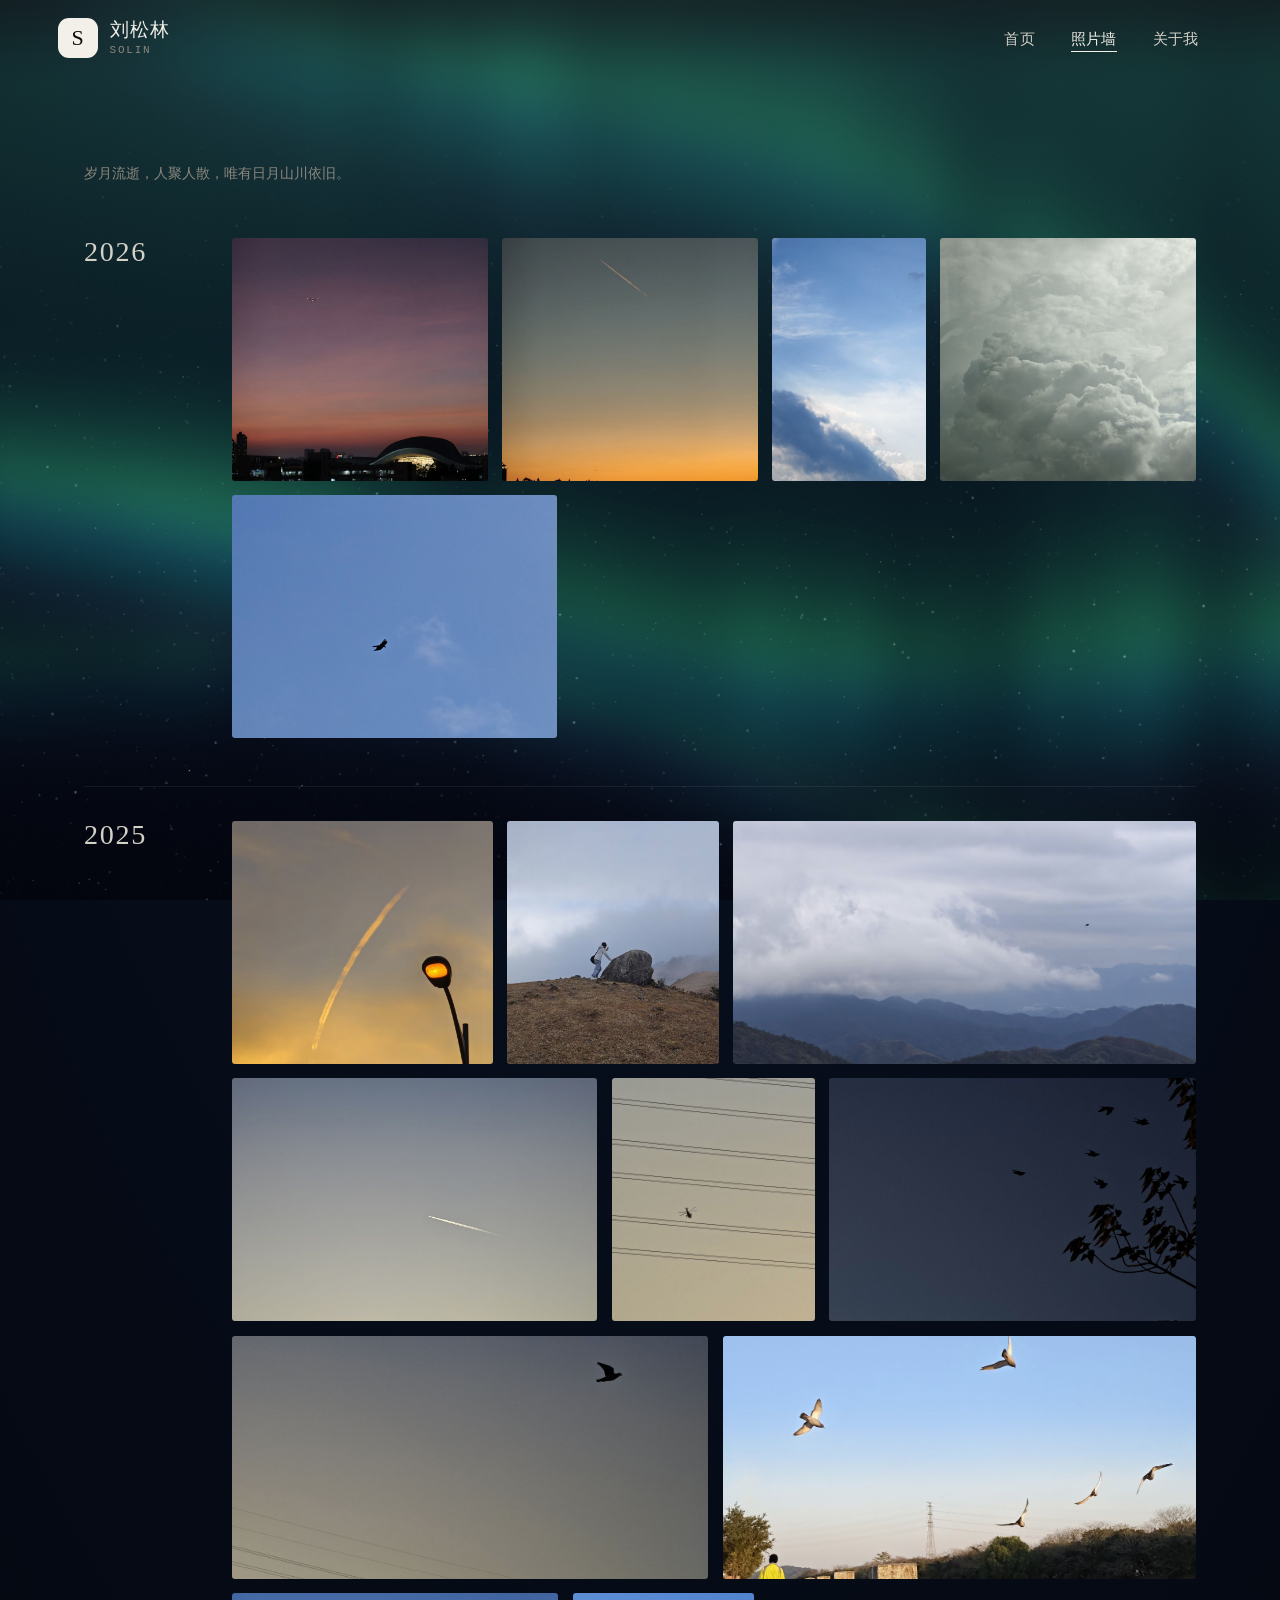
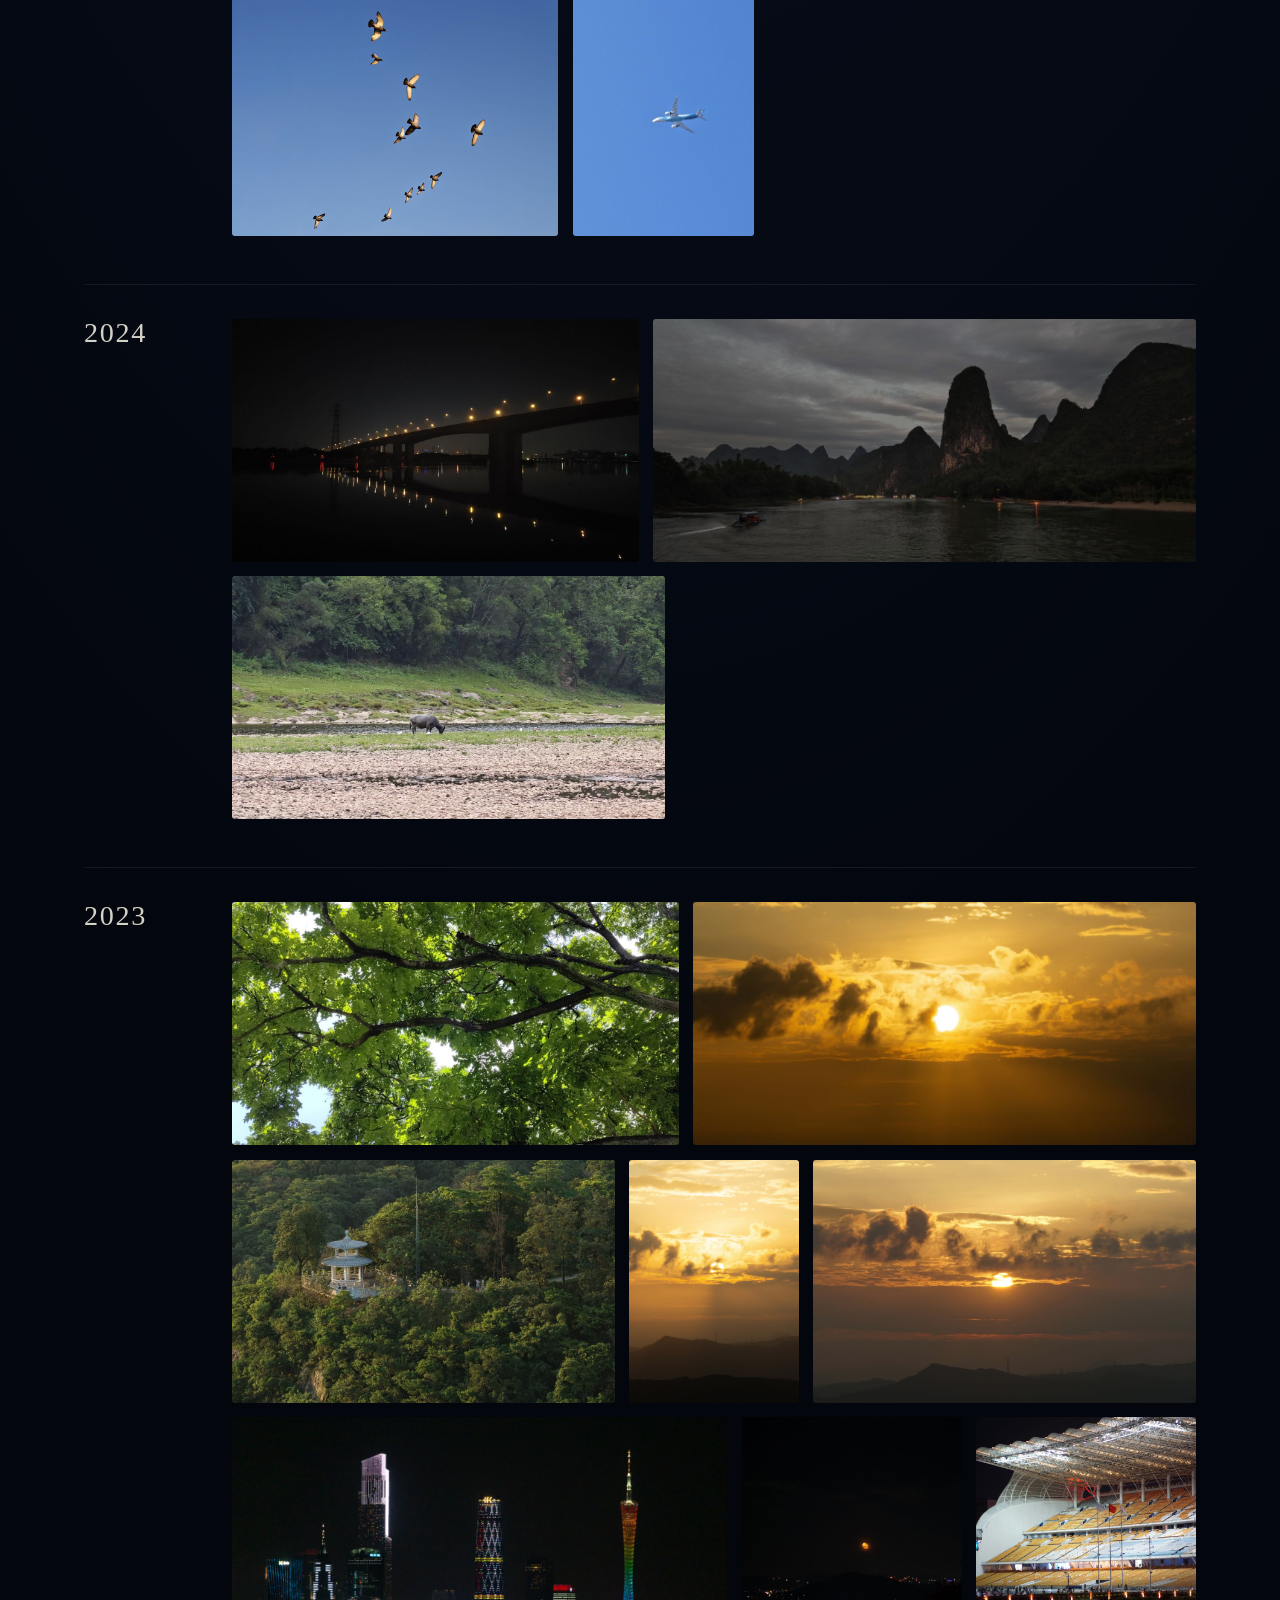
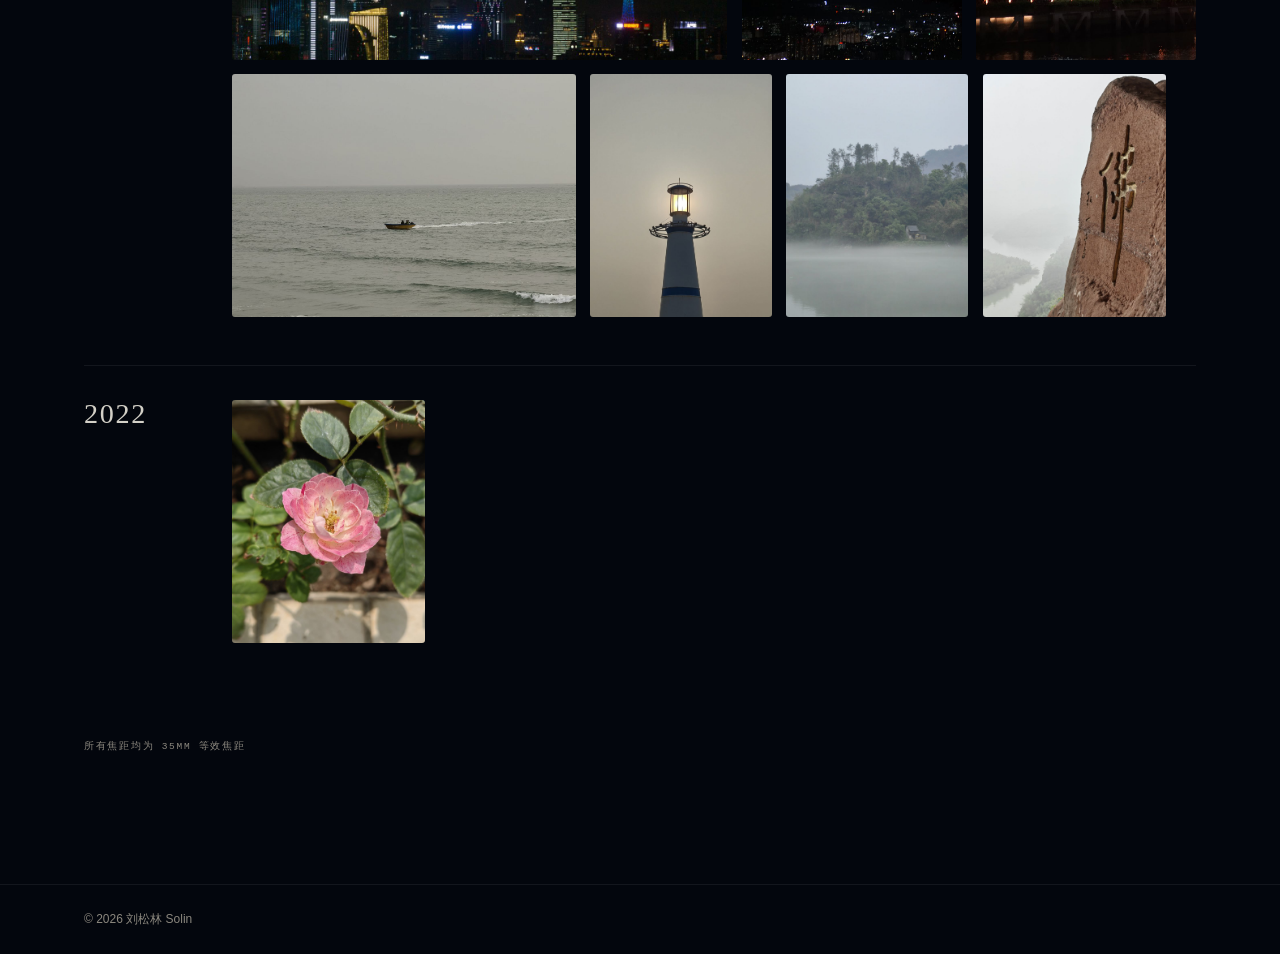
==== commit 9cd9ab4b: "v70 灯箱：先解码再开面板 + 照片整片滑入、背景交叉淡入" ====
--- a/portfolio.html
+++ b/portfolio.html
@@ -563,6 +563,9 @@
       aria-modal="true"
       aria-label="作品预览"
     >
+      <!-- 环境光：两层交叉淡入，切图时背景是"溶"过去的，不是硬切 -->
+      <div class="lb-amb" id="lbAmbA" aria-hidden="true"></div>
+      <div class="lb-amb" id="lbAmbB" aria-hidden="true"></div>
       <button class="lightbox__close" id="lbClose" aria-label="关闭">
         <svg
           viewBox="0 0 24 24"
@@ -596,7 +599,11 @@
 
       <figure class="lb-stage">
         <div class="lb-viewport" id="lbViewport">
-          <div class="lb-photo" id="lbPhoto"></div>
+          <div class="lb-photo" id="lbPhoto">
+            <!-- 两层照片交叉淡入：上一层淡出的同时下一层带方向滑入 -->
+            <div class="lb-layer" aria-hidden="true"></div>
+            <div class="lb-layer" aria-hidden="true"></div>
+          </div>
         </div>
         <figcaption class="lb-meta">
           <span class="lb-exif" id="lbExifInline"
--- a/assets/style.css
+++ b/assets/style.css
@@ -124,10 +124,13 @@
 /* 极光：WebGL 实时渲染的斜向飘带 + 闪烁星空（由 main.js 注入） */
 .aurora-canvas {
   position: fixed;
-  inset: 0;
+  top: 0;
+  left: 0;
   display: block;
   width: 100%;
-  height: 100%;
+  /* 高度钉死在大视口（100vh = 地址栏收起后的高度），不跟地址栏伸缩走：
+     否则手机一滚动、地址栏收起，画布就被重建一次，星空会整体重排成"跳变" */
+  height: 100vh;
   z-index: -1;
   pointer-events: none;
   /* 不加 filter：整屏 WebGL 层再加 CSS 滤镜，安卓 GPU 上容易出现横向/纵向拼接条纹 */
@@ -870,18 +873,18 @@
   opacity: 0; visibility: hidden;
   transition: opacity .38s var(--ease), visibility .38s;
 }
-/* 环境光背景：跟随当前照片（模糊放大 + 压暗提饱和），JS 写入 --lb-bg */
-.lightbox::before {
-  content: ""; position: absolute; inset: -130px;
+/* 环境光背景：两层交替，跟随当前照片（模糊放大 + 压暗提饱和），JS 写入每层的 background-image。
+   两层用 opacity 交叉淡入（.7s），切图时背景不会硬切 */
+.lb-amb {
+  position: absolute; inset: -130px;
   z-index: -1;
-  background-image: var(--lb-bg, none);
   background-size: cover; background-position: center;
   filter: blur(44px) brightness(.72) saturate(1.12);
   transform: scale(1.18);
   opacity: 0;
-  transition: opacity .55s var(--ease);
-}
-.lightbox.is-open::before { opacity: 1; }
+  transition: opacity .7s var(--ease);
+}
+.lightbox.is-open .lb-amb.is-on { opacity: 1; }
 .lightbox.is-open { opacity: 1; visibility: visible; }
 
 .lightbox__close {
@@ -920,15 +923,35 @@
 }
 .lb-viewport::-webkit-scrollbar { width: 0; height: 0; }
 .lb-photo {
+  position: relative;
   margin: auto;
   flex: 0 0 auto;
+  border-radius: 2px;
+  box-shadow: 0 26px 70px -32px rgba(0, 0, 0, .55);
+  will-change: width, height;
+}
+/* 照片层：两层叠在同一个框里，尺寸跟着 .lb-photo 走（缩放/平移自动一致） */
+.lb-layer {
+  position: absolute; inset: 0;
+  border-radius: inherit;
   background-size: 100% 100%;
   background-position: center;
   background-repeat: no-repeat;
-  border-radius: 2px;
-  box-shadow: 0 26px 70px -32px rgba(0, 0, 0, .55);
-  will-change: width, height;
-}
+  opacity: 1;
+}
+/* 切图入场：整片不透明地从右侧/左侧滑入（只动 transform，不做淡入）。
+   照片若从透明淡进来，镜头里会露着下面那层"上一张的模糊背景"，看起来就是两张叠在一起；
+   参考站也是照片整片滑入、只有背景做交叉溶 */
+@keyframes lb-slide-r {
+  from { transform: translate(40px, 0); }
+  to   { transform: translate(0, 0); }
+}
+@keyframes lb-slide-l {
+  from { transform: translate(-40px, 0); }
+  to   { transform: translate(0, 0); }
+}
+.lb-slide-r { animation: lb-slide-r .34s cubic-bezier(.16, 1, .3, 1); }
+.lb-slide-l { animation: lb-slide-l .34s cubic-bezier(.16, 1, .3, 1); }
 
 .lb-meta {
   display: flex; flex-direction: column; align-items: center;
@@ -1192,6 +1215,12 @@
   html.cursor-on, html.cursor-on * { cursor: auto !important; }
   html.cursor-pending, html.cursor-pending * { cursor: auto !important; }
   .cursor { display: none; }
+
+  /* 手机：灯箱环境光那层 44px 模糊太贵，淡入时整屏会"亮一下"。
+     降到 20px，观感接近桌面、GPU 压力小很多 */
+  .lb-amb {
+    filter: blur(20px) brightness(.7) saturate(1.1);
+  }
 
   .nav {
     position: fixed; inset: 0;
@@ -1302,4 +1331,7 @@
   .intro { display: none; }
   body:not(.is-home)::before,
   body:not(.is-home)::after { animation: none; }
-}
+  /* 灯箱：不做滑入、不做淡入淡出，直接到位 */
+  .lb-slide-r, .lb-slide-l { animation: none; }
+  .lb-layer, .lb-amb { transition: none; }
+}
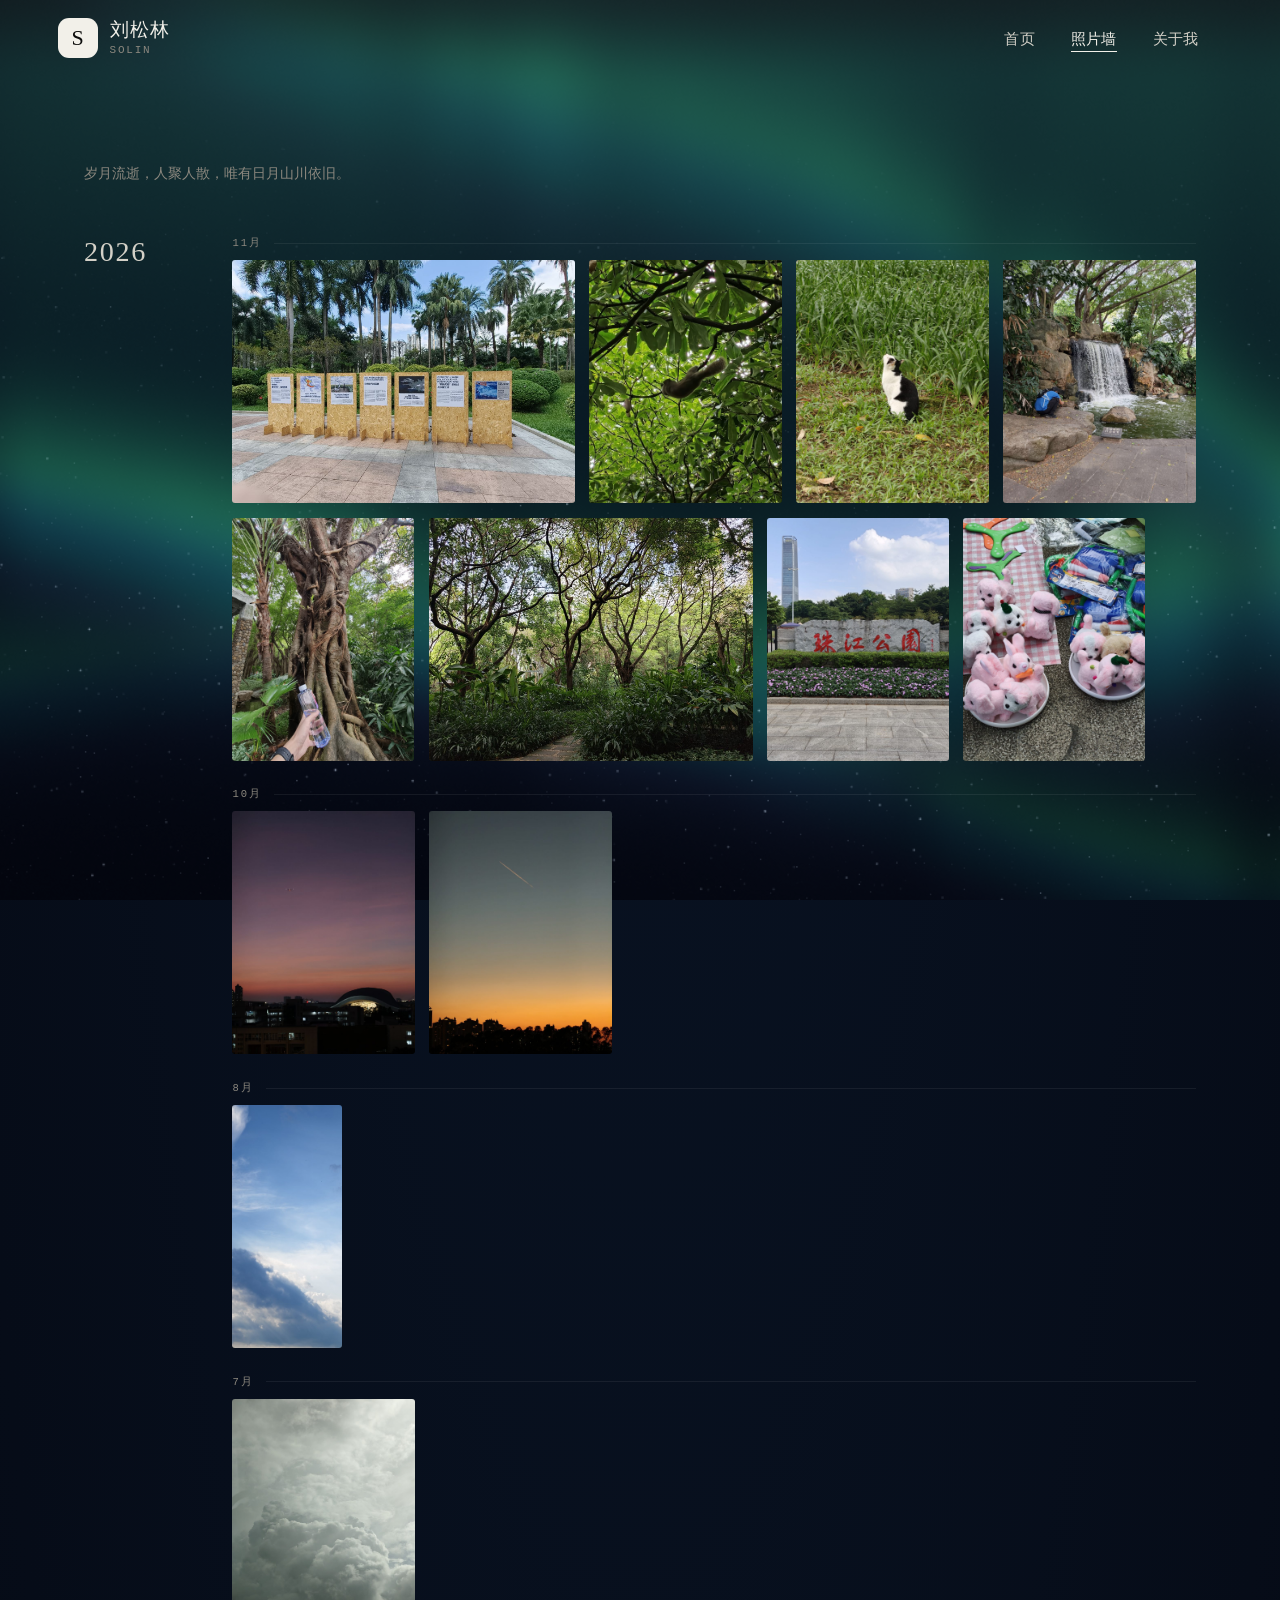
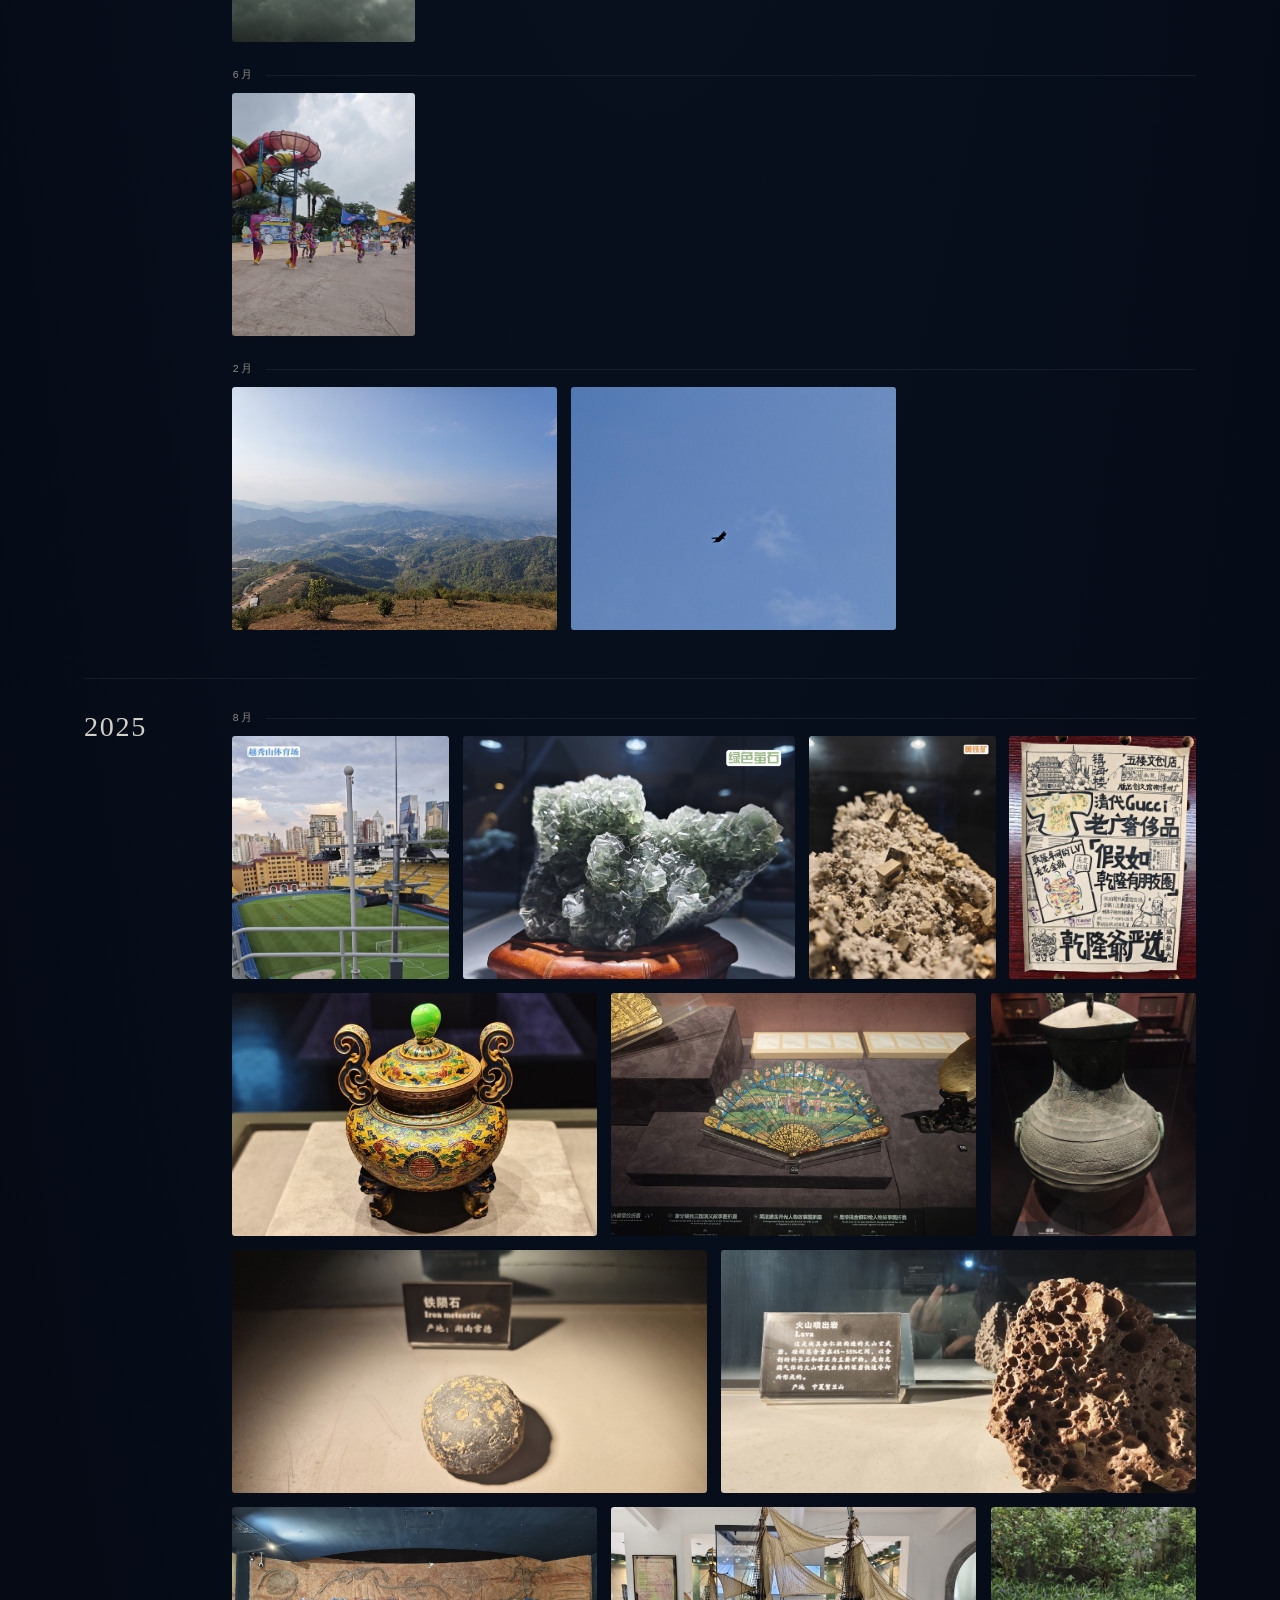
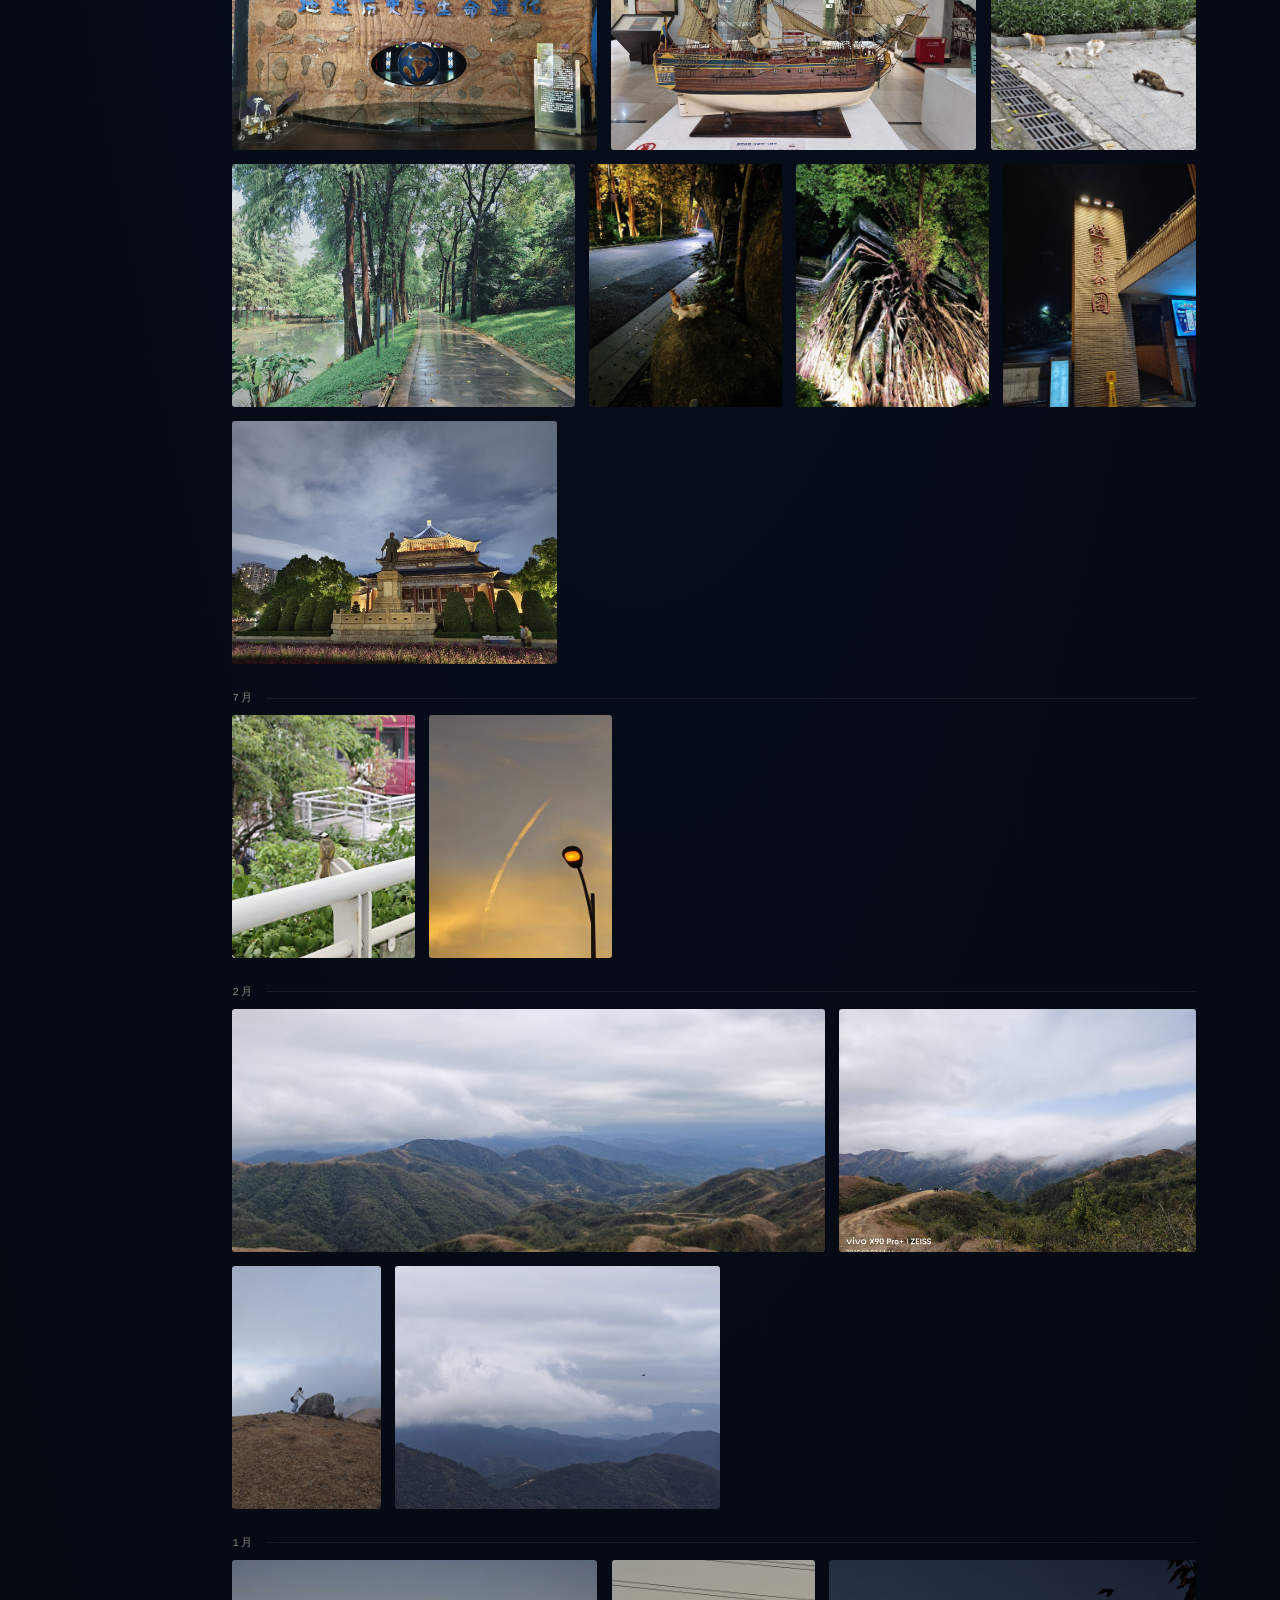
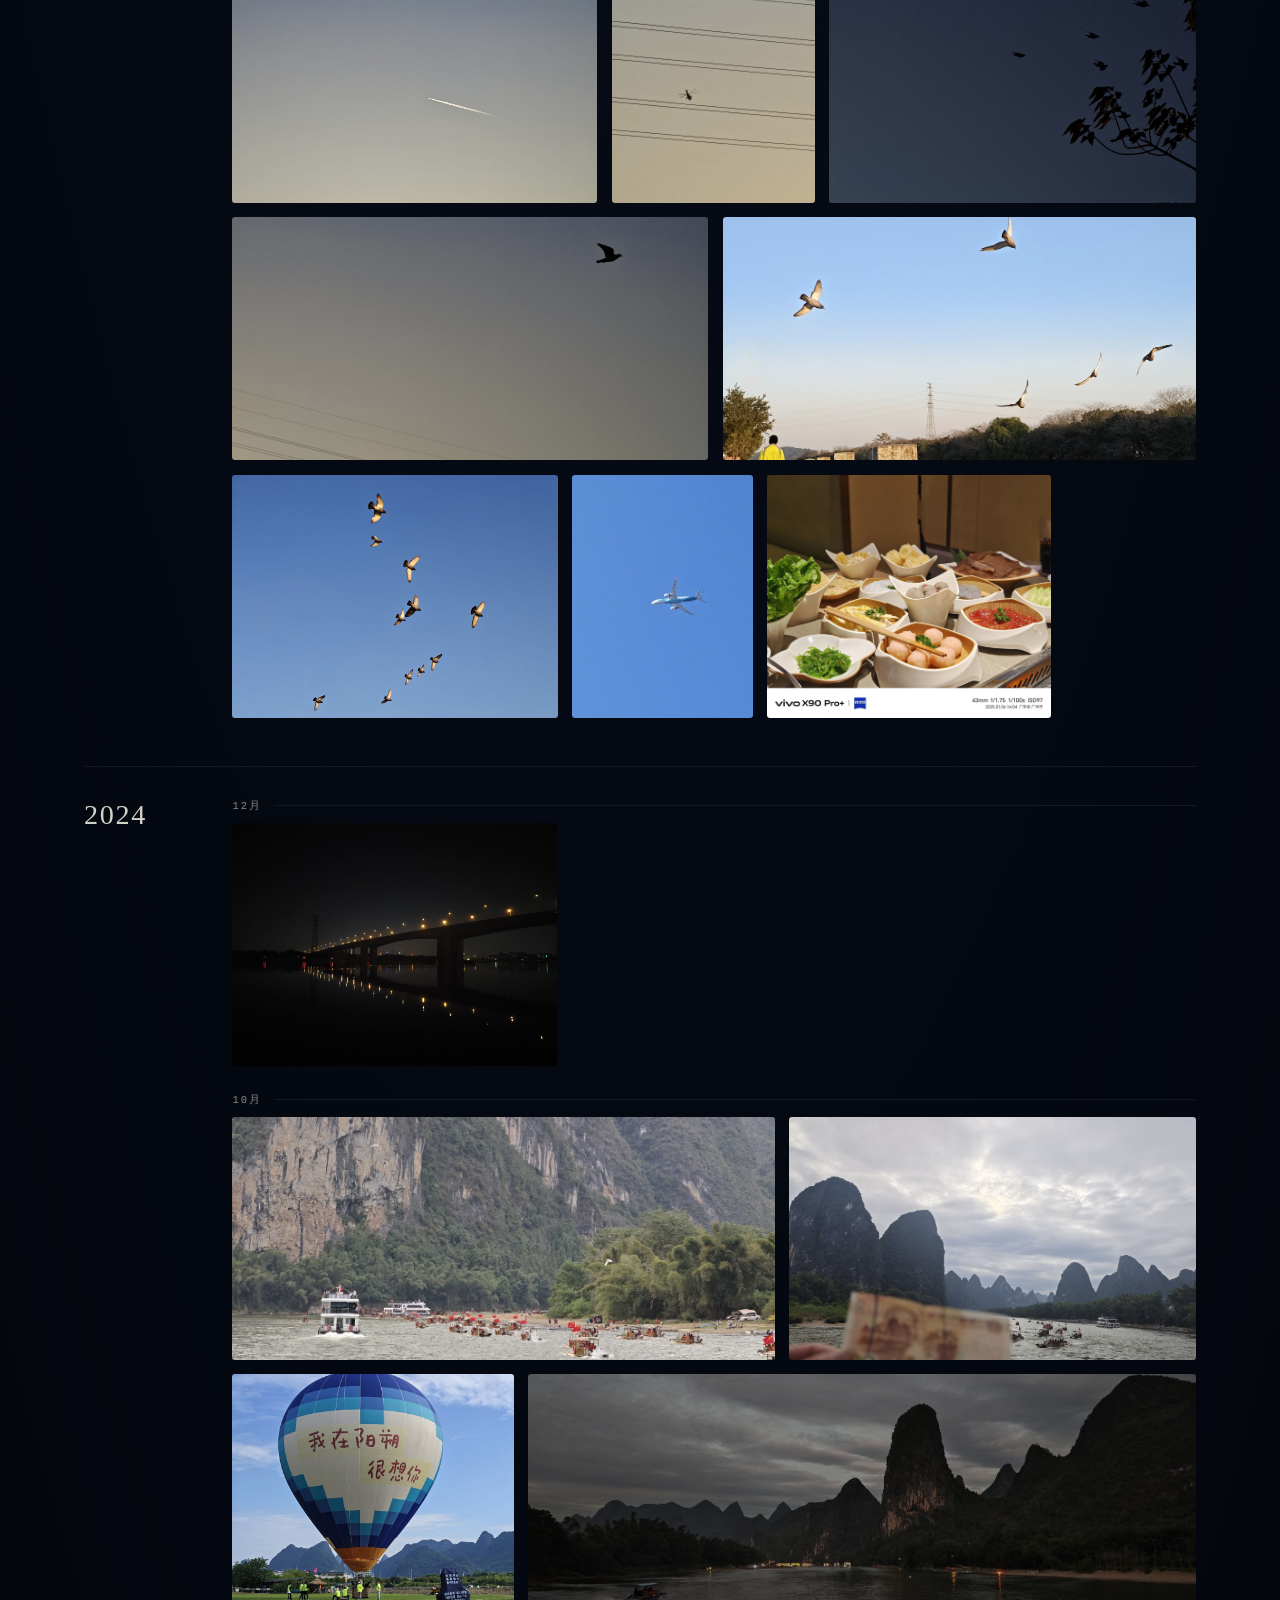
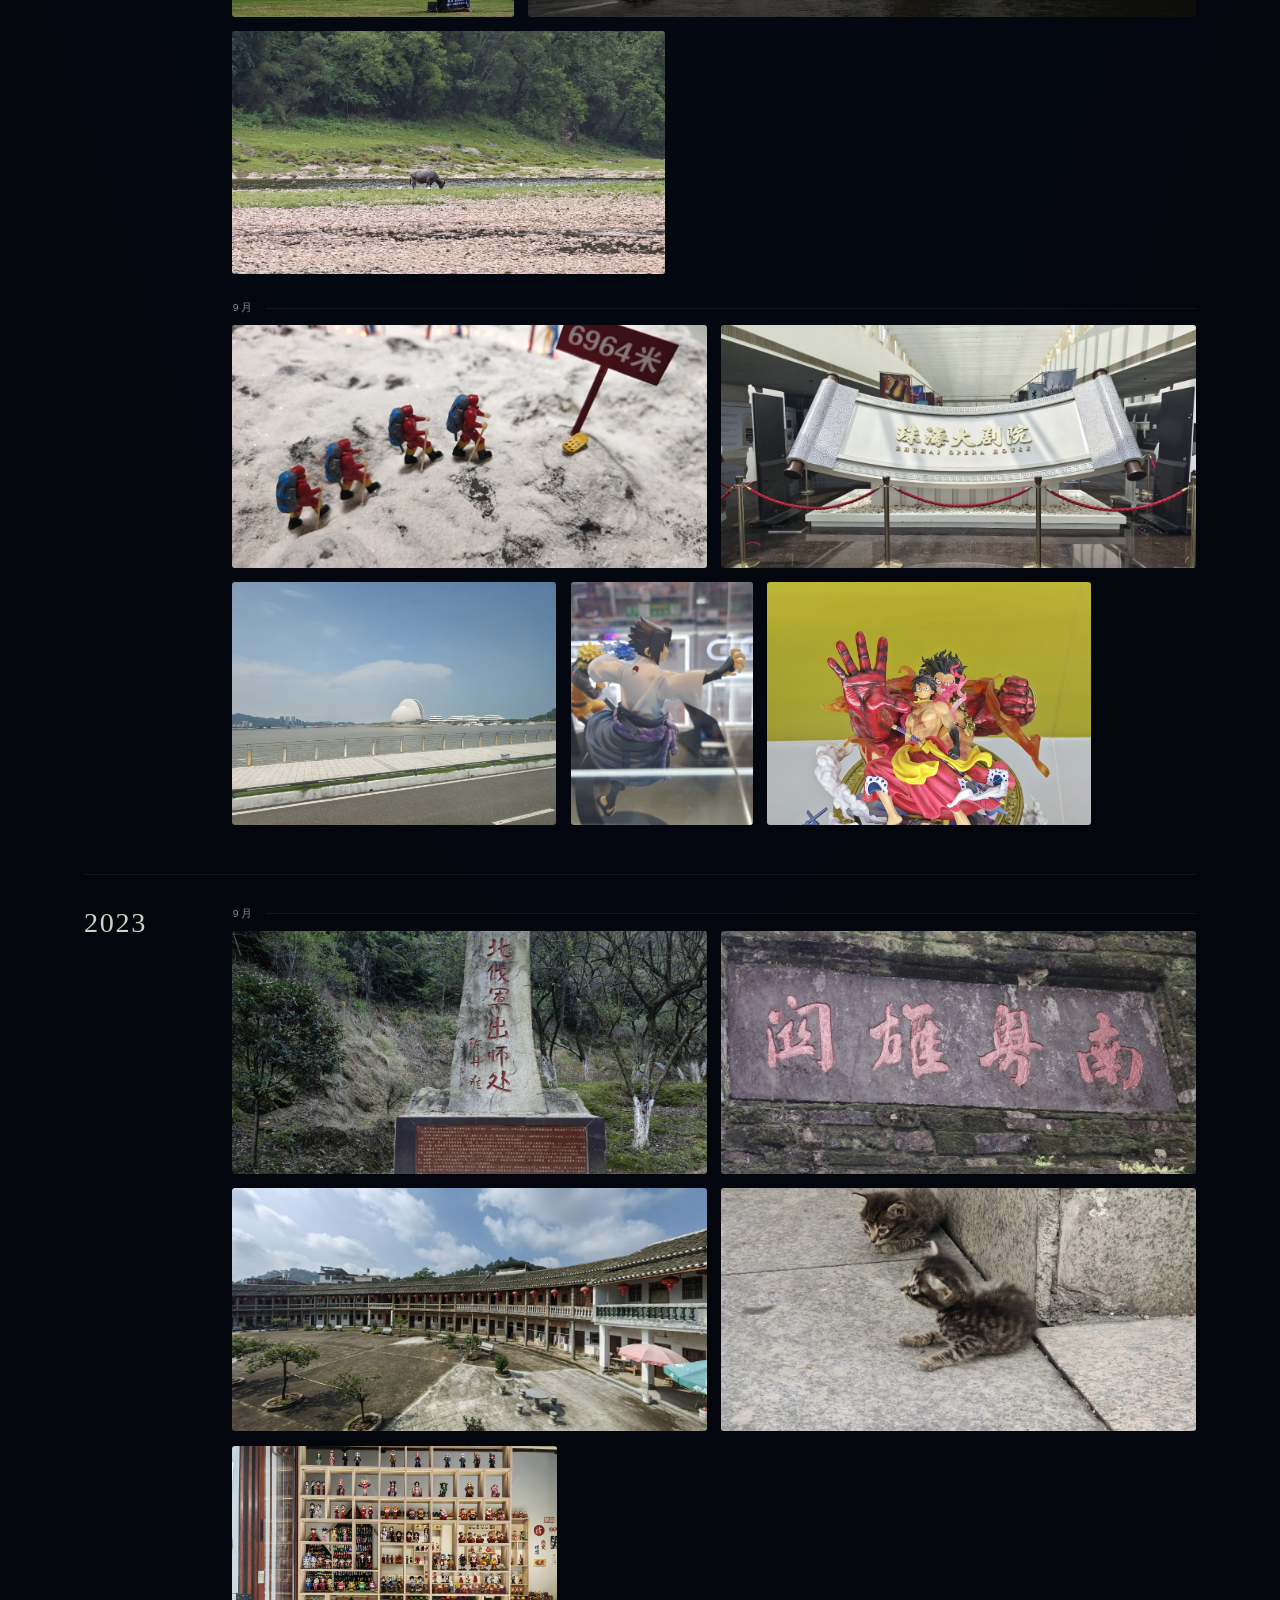
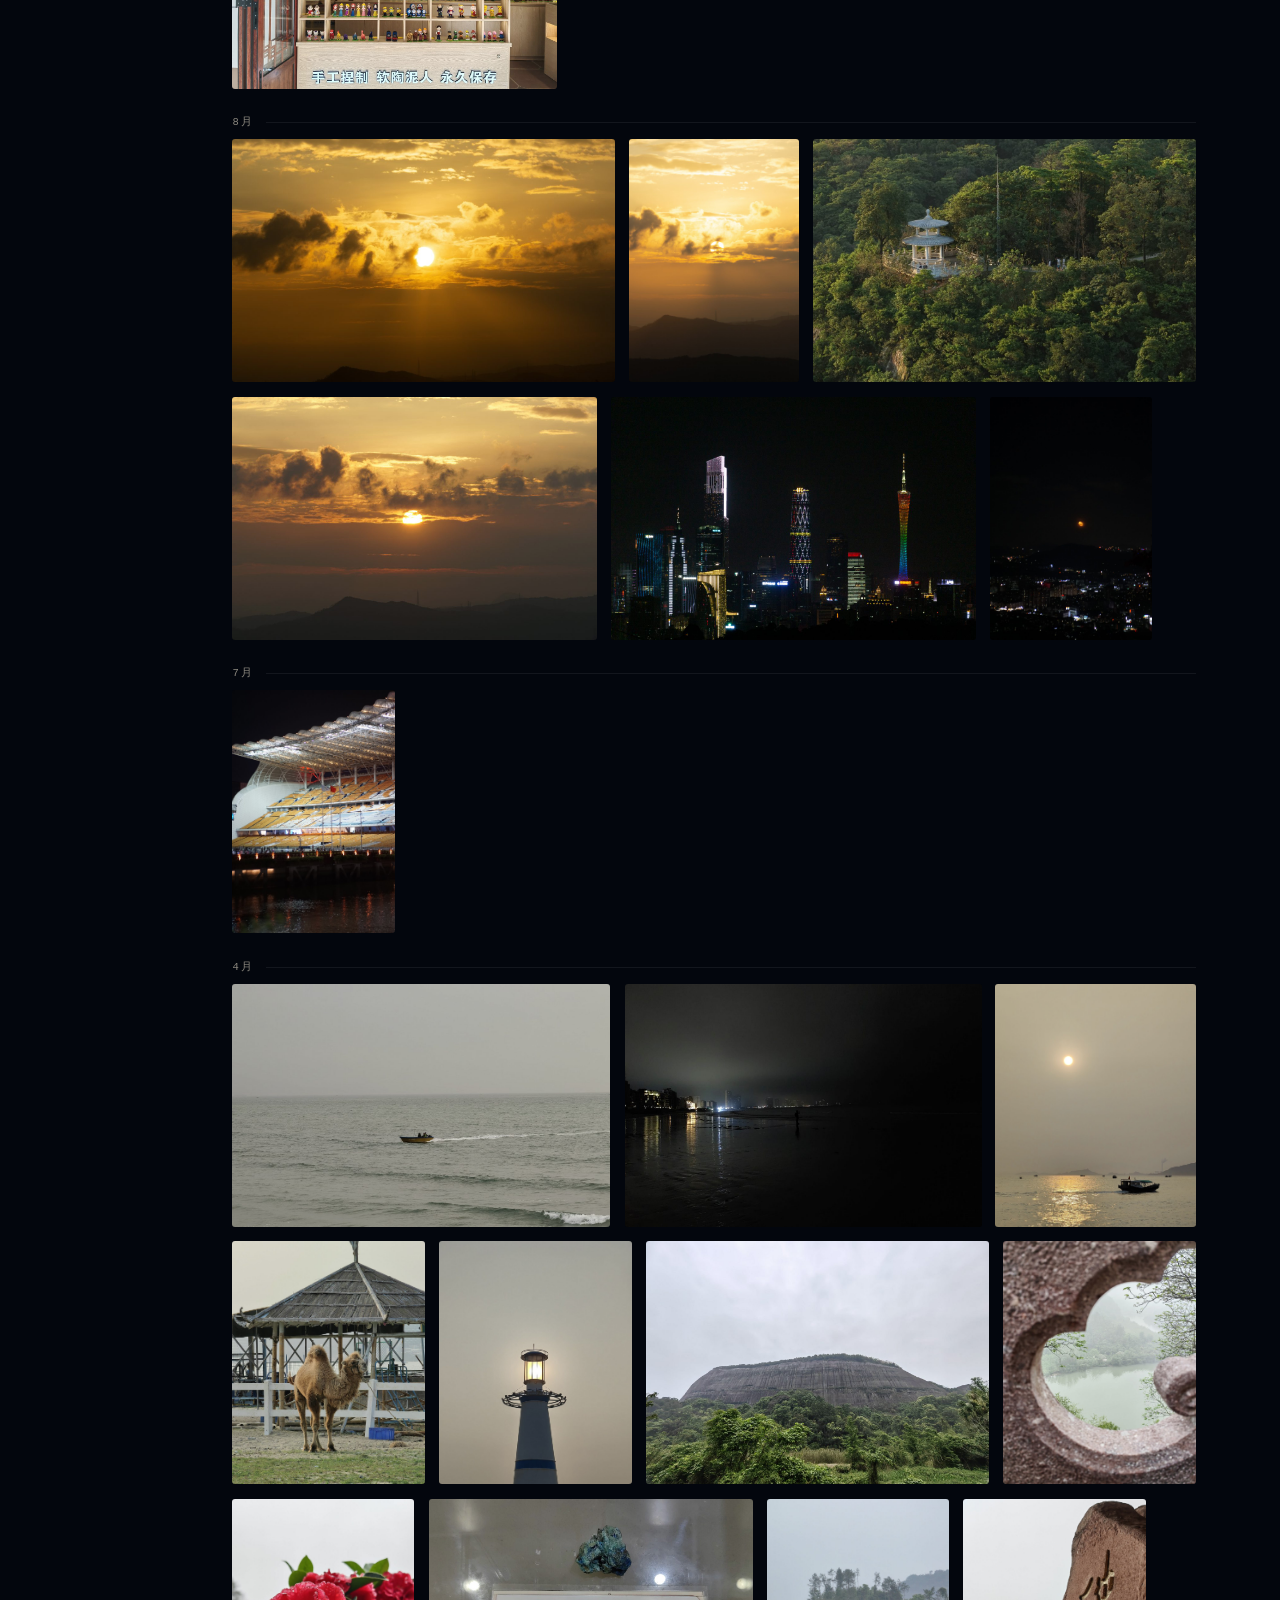
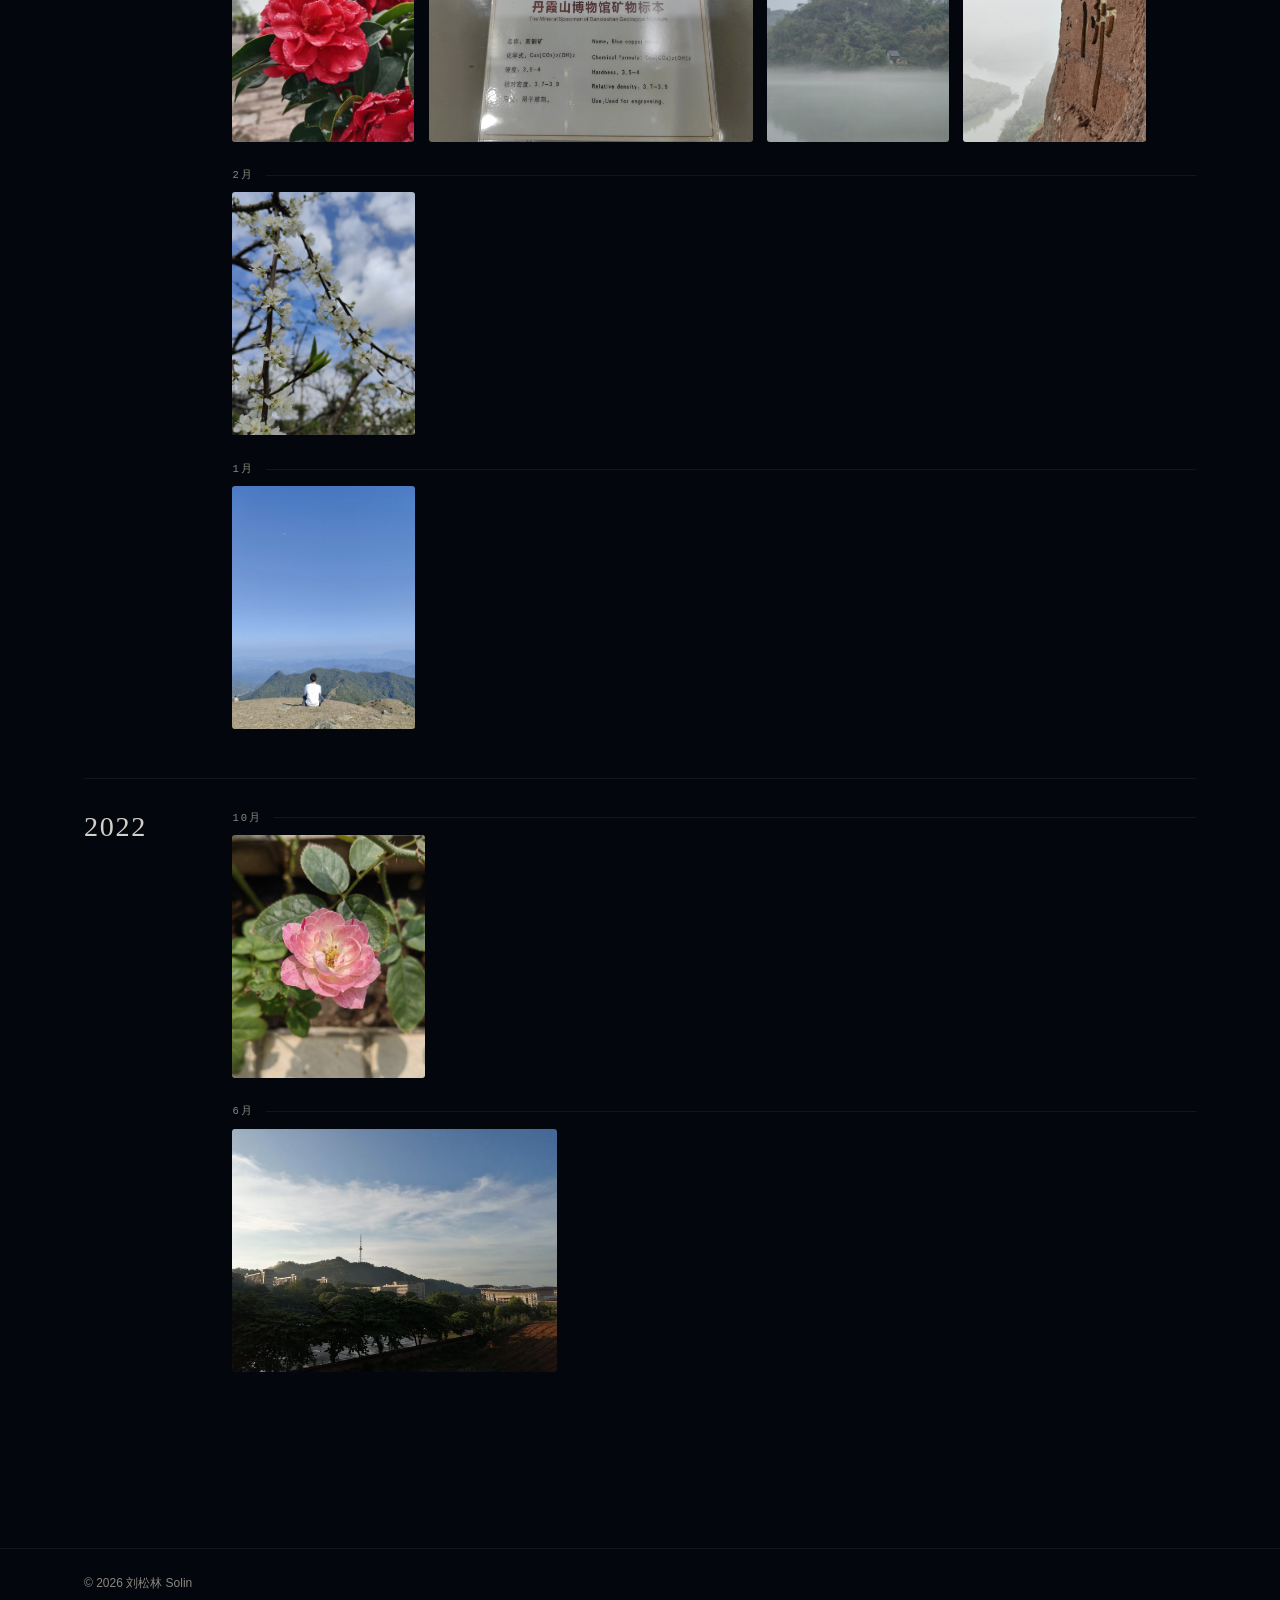
==== commit 8ee903a5: "照片墙 84 张：年-月-日期分组、文件名读地点、灯箱只留地点、门页不停顿" ====
--- a/portfolio.html
+++ b/portfolio.html
@@ -56,482 +56,1429 @@
           </p>
 
           <!--
-        每张照片的大图信息都在 <figure class="shot"> 上，直接改属性即可：
-          data-exif   设备 · 焦距 · 光圈 · 快门 · ISO · 拍摄日期（缺 EXIF 的写「exif已丢失」）
+        每张照片的属性都在 <figure class="shot"> 上，直接改属性即可：
+          data-place  拍摄地点（从母库文件名里取，显示在大图下面那一行）
+          data-date   角上那个日期（月.日），桌面悬停显形、手机常显
           data-ar     照片宽高比（按原图实际比例填，大图查看时用）
-        照片按拍摄日期分组排序：文件名前 8 位即 YYYYMMDD；由 tools/build_wall.py 自动生成，不要手改
+        层级是 年 → 月 → 照片（按日期 + 时间倒序）；由 tools/build_wall.py 自动生成，不要手改
       -->
           <div class="gallery-wrap">
             <div class="year-group">
               <div class="year-label">2026</div>
-              <div class="pf-grid">
-                <figure
-                  class="shot reveal"
-                  tabindex="0"
-                  role="button"
-                  style="--ar: 0.75"
-                  data-ar="0.75"
-                  data-exif="OPPO Find X9 · 73mm · f/2.6 · 1/15s · ISO4000 · 2026-10-24"
-                  data-src="assets/portfolio/large/exif_exist/20261024_01.jpg"
-                >
-                  <div
-                    class="shot__img"
-                    style="background-image: url('assets/portfolio/thumbs/exif_exist/20261024_01.jpg');"
-                  ></div>
-                </figure>
-                <figure
-                  class="shot reveal"
-                  tabindex="0"
-                  role="button"
-                  style="--ar: 0.75"
-                  data-ar="0.75"
-                  data-exif="OPPO Find X9 · 73mm · f/2.6 · 1/25s · ISO1000 · 2026-10-07"
-                  data-src="assets/portfolio/large/exif_exist/20261007_01.jpg"
-                >
-                  <div
-                    class="shot__img"
-                    style="background-image: url('assets/portfolio/thumbs/exif_exist/20261007_01.jpg');"
-                  ></div>
-                </figure>
-                <figure
-                  class="shot reveal"
-                  tabindex="0"
-                  role="button"
-                  style="--ar: 0.451"
-                  data-ar="0.451"
-                  data-exif="vivo X90 Pro+ · 77mm · f/1.6 · 1/2817s · ISO50 · 2026-08-09"
-                  data-src="assets/portfolio/large/exif_exist/20260809_01.jpg"
-                >
-                  <div
-                    class="shot__img"
-                    style="background-image: url('assets/portfolio/thumbs/exif_exist/20260809_01.jpg');"
-                  ></div>
-                </figure>
-                <figure
-                  class="shot reveal"
-                  tabindex="0"
-                  role="button"
-                  style="--ar: 0.75"
-                  data-ar="0.75"
-                  data-exif="vivo X90 Pro+ · 50mm · f/1.6 · 1/728s · ISO50 · 2026-07-05"
-                  data-src="assets/portfolio/large/exif_exist/20260705_01.jpg"
-                >
-                  <div
-                    class="shot__img"
-                    style="background-image: url('assets/portfolio/thumbs/exif_exist/20260705_01.jpg');"
-                  ></div>
-                </figure>
-                <figure
-                  class="shot reveal"
-                  tabindex="0"
-                  role="button"
-                  style="--ar: 1.333"
-                  data-ar="1.333"
-                  data-exif="vivo X90 Pro+ · 257mm · f/3.5 · 1/500s · ISO86 · 2026-02-20"
-                  data-src="assets/portfolio/large/exif_exist/20260220_01.jpg"
-                >
-                  <div
-                    class="shot__img"
-                    style="background-image: url('assets/portfolio/thumbs/exif_exist/20260220_01.jpg');"
-                  ></div>
-                </figure>
-                <div class="pf-filler" aria-hidden="true"></div>
+              <div class="year-body">
+                <div class="month-group">
+                  <div class="month-label">11月<span class="month-rule" aria-hidden="true"></span></div>
+                  <div class="pf-grid">
+                    <figure
+                      class="shot reveal"
+                      tabindex="0"
+                      role="button"
+                      style="--ar: 1.333"
+                      data-ar="1.333"
+                      data-date="11.07"
+                      data-place="广东省广州市 · 珠江公园"
+                      data-src="assets/portfolio/large/exif_exist/IMG20261107151429广东省广州市·珠江公园.jpg"
+                    >
+                      <div
+                        class="shot__img"
+                        style="background-image: url('assets/portfolio/thumbs/exif_exist/IMG20261107151429广东省广州市·珠江公园.jpg');"
+                      ></div>
+                    </figure>
+                    <figure
+                      class="shot reveal"
+                      tabindex="0"
+                      role="button"
+                      style="--ar: 0.75"
+                      data-ar="0.75"
+                      data-date="11.07"
+                      data-place="广东省广州市 · 珠江公园"
+                      data-src="assets/portfolio/large/exif_exist/IMG20261107145516广东省广州市·珠江公园.jpg"
+                    >
+                      <div
+                        class="shot__img"
+                        style="background-image: url('assets/portfolio/thumbs/exif_exist/IMG20261107145516广东省广州市·珠江公园.jpg');"
+                      ></div>
+                    </figure>
+                    <figure
+                      class="shot reveal"
+                      tabindex="0"
+                      role="button"
+                      style="--ar: 0.75"
+                      data-ar="0.75"
+                      data-date="11.07"
+                      data-place="广东省广州市 · 珠江公园"
+                      data-src="assets/portfolio/large/exif_exist/IMG20261107145339广东省广州市·珠江公园.jpg"
+                    >
+                      <div
+                        class="shot__img"
+                        style="background-image: url('assets/portfolio/thumbs/exif_exist/IMG20261107145339广东省广州市·珠江公园.jpg');"
+                      ></div>
+                    </figure>
+                    <figure
+                      class="shot reveal"
+                      tabindex="0"
+                      role="button"
+                      style="--ar: 0.75"
+                      data-ar="0.75"
+                      data-date="11.07"
+                      data-place="广东省广州市 · 珠江公园"
+                      data-src="assets/portfolio/large/exif_exist/IMG20261107144654广东省广州市·珠江公园.jpg"
+                    >
+                      <div
+                        class="shot__img"
+                        style="background-image: url('assets/portfolio/thumbs/exif_exist/IMG20261107144654广东省广州市·珠江公园.jpg');"
+                      ></div>
+                    </figure>
+                    <figure
+                      class="shot reveal"
+                      tabindex="0"
+                      role="button"
+                      style="--ar: 0.75"
+                      data-ar="0.75"
+                      data-date="11.07"
+                      data-place="广东省广州市 · 珠江公园"
+                      data-src="assets/portfolio/large/exif_exist/IMG20261107142758广东省广州市·珠江公园.jpg"
+                    >
+                      <div
+                        class="shot__img"
+                        style="background-image: url('assets/portfolio/thumbs/exif_exist/IMG20261107142758广东省广州市·珠江公园.jpg');"
+                      ></div>
+                    </figure>
+                    <figure
+                      class="shot reveal"
+                      tabindex="0"
+                      role="button"
+                      style="--ar: 1.333"
+                      data-ar="1.333"
+                      data-date="11.07"
+                      data-place="广东省广州市 · 珠江公园"
+                      data-src="assets/portfolio/large/exif_exist/IMG20261107142514广东省广州市·珠江公园.jpg"
+                    >
+                      <div
+                        class="shot__img"
+                        style="background-image: url('assets/portfolio/thumbs/exif_exist/IMG20261107142514广东省广州市·珠江公园.jpg');"
+                      ></div>
+                    </figure>
+                    <figure
+                      class="shot reveal"
+                      tabindex="0"
+                      role="button"
+                      style="--ar: 0.75"
+                      data-ar="0.75"
+                      data-date="11.07"
+                      data-place="广东省广州市 · 珠江公园"
+                      data-src="assets/portfolio/large/exif_exist/IMG20261107140355广东省广州市·珠江公园.jpg"
+                    >
+                      <div
+                        class="shot__img"
+                        style="background-image: url('assets/portfolio/thumbs/exif_exist/IMG20261107140355广东省广州市·珠江公园.jpg');"
+                      ></div>
+                    </figure>
+                    <figure
+                      class="shot reveal"
+                      tabindex="0"
+                      role="button"
+                      style="--ar: 0.75"
+                      data-ar="0.75"
+                      data-date="11.07"
+                      data-place="广东省广州市"
+                      data-src="assets/portfolio/large/exif_exist/IMG20261107140215广东省广州市.jpg"
+                    >
+                      <div
+                        class="shot__img"
+                        style="background-image: url('assets/portfolio/thumbs/exif_exist/IMG20261107140215广东省广州市.jpg');"
+                      ></div>
+                    </figure>
+                    <div class="pf-filler" aria-hidden="true"></div>
+                  </div>
+                </div>
+                <div class="month-group">
+                  <div class="month-label">10月<span class="month-rule" aria-hidden="true"></span></div>
+                  <div class="pf-grid">
+                    <figure
+                      class="shot reveal"
+                      tabindex="0"
+                      role="button"
+                      style="--ar: 0.75"
+                      data-ar="0.75"
+                      data-date="10.24"
+                      data-place="广东省广州市"
+                      data-src="assets/portfolio/large/exif_exist/20261024_01-广东省广州市.jpg"
+                    >
+                      <div
+                        class="shot__img"
+                        style="background-image: url('assets/portfolio/thumbs/exif_exist/20261024_01-广东省广州市.jpg');"
+                      ></div>
+                    </figure>
+                    <figure
+                      class="shot reveal"
+                      tabindex="0"
+                      role="button"
+                      style="--ar: 0.75"
+                      data-ar="0.75"
+                      data-date="10.07"
+                      data-place="广东省广州市"
+                      data-src="assets/portfolio/large/exif_exist/20261007_01-广东省广州市.jpg"
+                    >
+                      <div
+                        class="shot__img"
+                        style="background-image: url('assets/portfolio/thumbs/exif_exist/20261007_01-广东省广州市.jpg');"
+                      ></div>
+                    </figure>
+                    <div class="pf-filler" aria-hidden="true"></div>
+                  </div>
+                </div>
+                <div class="month-group">
+                  <div class="month-label">8月<span class="month-rule" aria-hidden="true"></span></div>
+                  <div class="pf-grid">
+                    <figure
+                      class="shot reveal"
+                      tabindex="0"
+                      role="button"
+                      style="--ar: 0.451"
+                      data-ar="0.451"
+                      data-date="8.09"
+                      data-place="广东省茂名市"
+                      data-src="assets/portfolio/large/exif_exist/20260809_01-广东省茂名市.jpg"
+                    >
+                      <div
+                        class="shot__img"
+                        style="background-image: url('assets/portfolio/thumbs/exif_exist/20260809_01-广东省茂名市.jpg');"
+                      ></div>
+                    </figure>
+                    <div class="pf-filler" aria-hidden="true"></div>
+                  </div>
+                </div>
+                <div class="month-group">
+                  <div class="month-label">7月<span class="month-rule" aria-hidden="true"></span></div>
+                  <div class="pf-grid">
+                    <figure
+                      class="shot reveal"
+                      tabindex="0"
+                      role="button"
+                      style="--ar: 0.75"
+                      data-ar="0.75"
+                      data-date="7.05"
+                      data-place="广东省东莞市"
+                      data-src="assets/portfolio/large/exif_exist/20260705_01-广东省东莞市.jpg"
+                    >
+                      <div
+                        class="shot__img"
+                        style="background-image: url('assets/portfolio/thumbs/exif_exist/20260705_01-广东省东莞市.jpg');"
+                      ></div>
+                    </figure>
+                    <div class="pf-filler" aria-hidden="true"></div>
+                  </div>
+                </div>
+                <div class="month-group">
+                  <div class="month-label">6月<span class="month-rule" aria-hidden="true"></span></div>
+                  <div class="pf-grid">
+                    <figure
+                      class="shot reveal"
+                      tabindex="0"
+                      role="button"
+                      style="--ar: 0.75"
+                      data-ar="0.75"
+                      data-date="6.01"
+                      data-place="广东省广州市 · 长隆"
+                      data-src="assets/portfolio/large/exif_exist/IMG_20260601_160038广东省广州市·长隆.jpg"
+                    >
+                      <div
+                        class="shot__img"
+                        style="background-image: url('assets/portfolio/thumbs/exif_exist/IMG_20260601_160038广东省广州市·长隆.jpg');"
+                      ></div>
+                    </figure>
+                    <div class="pf-filler" aria-hidden="true"></div>
+                  </div>
+                </div>
+                <div class="month-group">
+                  <div class="month-label">2月<span class="month-rule" aria-hidden="true"></span></div>
+                  <div class="pf-grid">
+                    <figure
+                      class="shot reveal"
+                      tabindex="0"
+                      role="button"
+                      style="--ar: 1.333"
+                      data-ar="1.333"
+                      data-date="2.20"
+                      data-place="广东省茂名市"
+                      data-src="assets/portfolio/large/exif_exist/IMG_20260220_163342广东省茂名市.jpg"
+                    >
+                      <div
+                        class="shot__img"
+                        style="background-image: url('assets/portfolio/thumbs/exif_exist/IMG_20260220_163342广东省茂名市.jpg');"
+                      ></div>
+                    </figure>
+                    <figure
+                      class="shot reveal"
+                      tabindex="0"
+                      role="button"
+                      style="--ar: 1.333"
+                      data-ar="1.333"
+                      data-date="2.20"
+                      data-place="广东省茂名市"
+                      data-src="assets/portfolio/large/exif_exist/20260220_01-广东省茂名市.jpg"
+                    >
+                      <div
+                        class="shot__img"
+                        style="background-image: url('assets/portfolio/thumbs/exif_exist/20260220_01-广东省茂名市.jpg');"
+                      ></div>
+                    </figure>
+                    <div class="pf-filler" aria-hidden="true"></div>
+                  </div>
+                </div>
               </div>
             </div>
 
             <div class="year-group">
               <div class="year-label">2025</div>
-              <div class="pf-grid">
-                <figure
-                  class="shot reveal"
-                  tabindex="0"
-                  role="button"
-                  style="--ar: 0.75"
-                  data-ar="0.75"
-                  data-exif="vivo X90 Pro+ · 257mm · f/3.5 · 1/100s · ISO197 · 2025-07-08"
-                  data-src="assets/portfolio/large/exif_exist/20250708_01.jpg"
-                >
-                  <div
-                    class="shot__img"
-                    style="background-image: url('assets/portfolio/thumbs/exif_exist/20250708_01.jpg');"
-                  ></div>
-                </figure>
-                <figure
-                  class="shot reveal"
-                  tabindex="0"
-                  role="button"
-                  style="--ar: 0.61"
-                  data-ar="0.61"
-                  data-exif="vivo X90 Pro+ · 23mm · f/1.75 · 1/2710s · ISO50 · 2025-02-03"
-                  data-src="assets/portfolio/large/exif_exist/20250203_02.jpg"
-                >
-                  <div
-                    class="shot__img"
-                    style="background-image: url('assets/portfolio/thumbs/exif_exist/20250203_02.jpg');"
-                  ></div>
-                </figure>
-                <figure
-                  class="shot reveal"
-                  tabindex="0"
-                  role="button"
-                  style="--ar: 1.333"
-                  data-ar="1.333"
-                  data-exif="vivo X90 Pro+ · 118mm · f/3.5 · 1/362s · ISO50 · 2025-02-03"
-                  data-src="assets/portfolio/large/exif_exist/20250203_01.jpg"
-                >
-                  <div
-                    class="shot__img"
-                    style="background-image: url('assets/portfolio/thumbs/exif_exist/20250203_01.jpg');"
-                  ></div>
-                </figure>
-                <figure
-                  class="shot reveal"
-                  tabindex="0"
-                  role="button"
-                  style="--ar: 1.347"
-                  data-ar="1.347"
-                  data-exif="vivo X90 Pro+ · 90mm · f/3.5 · 1/919s · ISO138 · 2025-01-11"
-                  data-src="assets/portfolio/large/exif_exist/20250111_07.jpg"
-                >
-                  <div
-                    class="shot__img"
-                    style="background-image: url('assets/portfolio/thumbs/exif_exist/20250111_07.jpg');"
-                  ></div>
-                </figure>
-                <figure
-                  class="shot reveal"
-                  tabindex="0"
-                  role="button"
-                  style="--ar: 0.75"
-                  data-ar="0.75"
-                  data-exif="vivo X90 Pro+ · 342mm · f/3.5 · 1/500s · ISO70 · 2025-01-11"
-                  data-src="assets/portfolio/large/exif_exist/20250111_06.jpg"
-                >
-                  <div
-                    class="shot__img"
-                    style="background-image: url('assets/portfolio/thumbs/exif_exist/20250111_06.jpg');"
-                  ></div>
-                </figure>
-                <figure
-                  class="shot reveal"
-                  tabindex="0"
-                  role="button"
-                  style="--ar: 1.352"
-                  data-ar="1.352"
-                  data-exif="vivo X90 Pro+ · 90mm · f/3.5 · 1/1080s · ISO77 · 2025-01-11"
-                  data-src="assets/portfolio/large/exif_exist/20250111_05.jpg"
-                >
-                  <div
-                    class="shot__img"
-                    style="background-image: url('assets/portfolio/thumbs/exif_exist/20250111_05.jpg');"
-                  ></div>
-                </figure>
-                <figure
-                  class="shot reveal"
-                  tabindex="0"
-                  role="button"
-                  style="--ar: 1.343"
-                  data-ar="1.343"
-                  data-exif="vivo X90 Pro+ · 90mm · f/3.5 · 1/1099s · ISO59 · 2025-01-11"
-                  data-src="assets/portfolio/large/exif_exist/20250111_04.jpg"
-                >
-                  <div
-                    class="shot__img"
-                    style="background-image: url('assets/portfolio/thumbs/exif_exist/20250111_04.jpg');"
-                  ></div>
-                </figure>
-                <figure
-                  class="shot reveal"
-                  tabindex="0"
-                  role="button"
-                  style="--ar: 1.335"
-                  data-ar="1.335"
-                  data-exif="vivo X90 Pro+ · 50mm · f/1.6 · 1/2000s · ISO157 · 2025-01-11"
-                  data-src="assets/portfolio/large/exif_exist/20250111_03.jpg"
-                >
-                  <div
-                    class="shot__img"
-                    style="background-image: url('assets/portfolio/thumbs/exif_exist/20250111_03.jpg');"
-                  ></div>
-                </figure>
-                <figure
-                  class="shot reveal"
-                  tabindex="0"
-                  role="button"
-                  style="--ar: 1.339"
-                  data-ar="1.339"
-                  data-exif="vivo X90 Pro+ · 50mm · f/1.6 · 1/1779s · ISO87 · 2025-01-11"
-                  data-src="assets/portfolio/large/exif_exist/20250111_02.jpg"
-                >
-                  <div
-                    class="shot__img"
-                    style="background-image: url('assets/portfolio/thumbs/exif_exist/20250111_02.jpg');"
-                  ></div>
-                </figure>
-                <figure
-                  class="shot reveal"
-                  tabindex="0"
-                  role="button"
-                  style="--ar: 0.745"
-                  data-ar="0.745"
-                  data-exif="vivo X90 Pro+ · 257mm · f/3.5 · 1/221s · ISO100 · 2025-01-11"
-                  data-src="assets/portfolio/large/exif_exist/20250111_01.jpg"
-                >
-                  <div
-                    class="shot__img"
-                    style="background-image: url('assets/portfolio/thumbs/exif_exist/20250111_01.jpg');"
-                  ></div>
-                </figure>
-                <div class="pf-filler" aria-hidden="true"></div>
+              <div class="year-body">
+                <div class="month-group">
+                  <div class="month-label">8月<span class="month-rule" aria-hidden="true"></span></div>
+                  <div class="pf-grid">
+                    <figure
+                      class="shot reveal"
+                      tabindex="0"
+                      role="button"
+                      style="--ar: 0.87"
+                      data-ar="0.87"
+                      data-date="8.27"
+                      data-place="广东省广州市 · 越秀公园"
+                      data-src="assets/portfolio/large/exif_exist/IMG_20250827_193918广东省广州市·越秀公园.jpg"
+                    >
+                      <div
+                        class="shot__img"
+                        style="background-image: url('assets/portfolio/thumbs/exif_exist/IMG_20250827_193918广东省广州市·越秀公园.jpg');"
+                      ></div>
+                    </figure>
+                    <figure
+                      class="shot reveal"
+                      tabindex="0"
+                      role="button"
+                      style="--ar: 1.333"
+                      data-ar="1.333"
+                      data-date="8.27"
+                      data-place="广东省广州市 · 越秀公园"
+                      data-src="assets/portfolio/large/exif_exist/IMG_20250827_191624广东省广州市·越秀公园.jpg"
+                    >
+                      <div
+                        class="shot__img"
+                        style="background-image: url('assets/portfolio/thumbs/exif_exist/IMG_20250827_191624广东省广州市·越秀公园.jpg');"
+                      ></div>
+                    </figure>
+                    <figure
+                      class="shot reveal"
+                      tabindex="0"
+                      role="button"
+                      style="--ar: 0.75"
+                      data-ar="0.75"
+                      data-date="8.27"
+                      data-place="广东省广州市 · 越秀公园"
+                      data-src="assets/portfolio/large/exif_exist/IMG_20250827_191327广东省广州市·越秀公园.jpg"
+                    >
+                      <div
+                        class="shot__img"
+                        style="background-image: url('assets/portfolio/thumbs/exif_exist/IMG_20250827_191327广东省广州市·越秀公园.jpg');"
+                      ></div>
+                    </figure>
+                    <figure
+                      class="shot reveal"
+                      tabindex="0"
+                      role="button"
+                      style="--ar: 0.75"
+                      data-ar="0.75"
+                      data-date="8.27"
+                      data-place="广东省广州市 · 越秀公园"
+                      data-src="assets/portfolio/large/exif_exist/IMG_20250827_170805广东省广州市·越秀公园.jpg"
+                    >
+                      <div
+                        class="shot__img"
+                        style="background-image: url('assets/portfolio/thumbs/exif_exist/IMG_20250827_170805广东省广州市·越秀公园.jpg');"
+                      ></div>
+                    </figure>
+                    <figure
+                      class="shot reveal"
+                      tabindex="0"
+                      role="button"
+                      style="--ar: 1.333"
+                      data-ar="1.333"
+                      data-date="8.27"
+                      data-place="广东省广州市 · 越秀公园"
+                      data-src="assets/portfolio/large/exif_exist/IMG_20250827_170350广东省广州市·越秀公园.jpg"
+                    >
+                      <div
+                        class="shot__img"
+                        style="background-image: url('assets/portfolio/thumbs/exif_exist/IMG_20250827_170350广东省广州市·越秀公园.jpg');"
+                      ></div>
+                    </figure>
+                    <figure
+                      class="shot reveal"
+                      tabindex="0"
+                      role="button"
+                      style="--ar: 1.333"
+                      data-ar="1.333"
+                      data-date="8.27"
+                      data-place="广东省广州市 · 越秀公园"
+                      data-src="assets/portfolio/large/exif_exist/IMG_20250827_170228_1广东省广州市·越秀公园.jpg"
+                    >
+                      <div
+                        class="shot__img"
+                        style="background-image: url('assets/portfolio/thumbs/exif_exist/IMG_20250827_170228_1广东省广州市·越秀公园.jpg');"
+                      ></div>
+                    </figure>
+                    <figure
+                      class="shot reveal"
+                      tabindex="0"
+                      role="button"
+                      style="--ar: 0.75"
+                      data-ar="0.75"
+                      data-date="8.27"
+                      data-place="广东省广州市 · 越秀公园"
+                      data-src="assets/portfolio/large/exif_exist/IMG_20250827_170009广东省广州市·越秀公园.jpg"
+                    >
+                      <div
+                        class="shot__img"
+                        style="background-image: url('assets/portfolio/thumbs/exif_exist/IMG_20250827_170009广东省广州市·越秀公园.jpg');"
+                      ></div>
+                    </figure>
+                    <figure
+                      class="shot reveal"
+                      tabindex="0"
+                      role="button"
+                      style="--ar: 1.333"
+                      data-ar="1.333"
+                      data-date="8.27"
+                      data-place="广东省广州市 · 越秀公园"
+                      data-src="assets/portfolio/large/exif_exist/IMG_20250827_164819广东省广州市·越秀公园.jpg"
+                    >
+                      <div
+                        class="shot__img"
+                        style="background-image: url('assets/portfolio/thumbs/exif_exist/IMG_20250827_164819广东省广州市·越秀公园.jpg');"
+                      ></div>
+                    </figure>
+                    <figure
+                      class="shot reveal"
+                      tabindex="0"
+                      role="button"
+                      style="--ar: 1.333"
+                      data-ar="1.333"
+                      data-date="8.27"
+                      data-place="广东省广州市 · 越秀公园"
+                      data-src="assets/portfolio/large/exif_exist/IMG_20250827_160707广东省广州市·越秀公园.jpg"
+                    >
+                      <div
+                        class="shot__img"
+                        style="background-image: url('assets/portfolio/thumbs/exif_exist/IMG_20250827_160707广东省广州市·越秀公园.jpg');"
+                      ></div>
+                    </figure>
+                    <figure
+                      class="shot reveal"
+                      tabindex="0"
+                      role="button"
+                      style="--ar: 1.333"
+                      data-ar="1.333"
+                      data-date="8.27"
+                      data-place="广东省广州市 · 越秀公园"
+                      data-src="assets/portfolio/large/exif_exist/IMG_20250827_160110广东省广州市·越秀公园.jpg"
+                    >
+                      <div
+                        class="shot__img"
+                        style="background-image: url('assets/portfolio/thumbs/exif_exist/IMG_20250827_160110广东省广州市·越秀公园.jpg');"
+                      ></div>
+                    </figure>
+                    <figure
+                      class="shot reveal"
+                      tabindex="0"
+                      role="button"
+                      style="--ar: 1.333"
+                      data-ar="1.333"
+                      data-date="8.27"
+                      data-place="广东省广州市 · 越秀公园"
+                      data-src="assets/portfolio/large/exif_exist/IMG_20250827_154848广东省广州市·越秀公园.jpg"
+                    >
+                      <div
+                        class="shot__img"
+                        style="background-image: url('assets/portfolio/thumbs/exif_exist/IMG_20250827_154848广东省广州市·越秀公园.jpg');"
+                      ></div>
+                    </figure>
+                    <figure
+                      class="shot reveal"
+                      tabindex="0"
+                      role="button"
+                      style="--ar: 0.75"
+                      data-ar="0.75"
+                      data-date="8.27"
+                      data-place="广东省广州市 · 越秀公园"
+                      data-src="assets/portfolio/large/exif_exist/IMG_20250827_153147广东省广州市·越秀公园.jpg"
+                    >
+                      <div
+                        class="shot__img"
+                        style="background-image: url('assets/portfolio/thumbs/exif_exist/IMG_20250827_153147广东省广州市·越秀公园.jpg');"
+                      ></div>
+                    </figure>
+                    <figure
+                      class="shot reveal"
+                      tabindex="0"
+                      role="button"
+                      style="--ar: 1.333"
+                      data-ar="1.333"
+                      data-date="8.27"
+                      data-place="广东省广州市 · 越秀公园"
+                      data-src="assets/portfolio/large/exif_exist/IMG_20250827_140005广东省广州市·越秀公园.jpg"
+                    >
+                      <div
+                        class="shot__img"
+                        style="background-image: url('assets/portfolio/thumbs/exif_exist/IMG_20250827_140005广东省广州市·越秀公园.jpg');"
+                      ></div>
+                    </figure>
+                    <figure
+                      class="shot reveal"
+                      tabindex="0"
+                      role="button"
+                      style="--ar: 0.75"
+                      data-ar="0.75"
+                      data-date="8.17"
+                      data-place="广东省广州市 · 越秀公园"
+                      data-src="assets/portfolio/large/exif_exist/IMG_20250817_200347广东省广州市·越秀公园.jpg"
+                    >
+                      <div
+                        class="shot__img"
+                        style="background-image: url('assets/portfolio/thumbs/exif_exist/IMG_20250817_200347广东省广州市·越秀公园.jpg');"
+                      ></div>
+                    </figure>
+                    <figure
+                      class="shot reveal"
+                      tabindex="0"
+                      role="button"
+                      style="--ar: 0.75"
+                      data-ar="0.75"
+                      data-date="8.17"
+                      data-place="广东省广州市 · 越秀公园"
+                      data-src="assets/portfolio/large/exif_exist/IMG_20250817_200237广东省广州市·越秀公园.jpg"
+                    >
+                      <div
+                        class="shot__img"
+                        style="background-image: url('assets/portfolio/thumbs/exif_exist/IMG_20250817_200237广东省广州市·越秀公园.jpg');"
+                      ></div>
+                    </figure>
+                    <figure
+                      class="shot reveal"
+                      tabindex="0"
+                      role="button"
+                      style="--ar: 0.75"
+                      data-ar="0.75"
+                      data-date="8.17"
+                      data-place="广东省广州市 · 越秀公园"
+                      data-src="assets/portfolio/large/exif_exist/IMG_20250817_195607广东省广州市·越秀公园.jpg"
+                    >
+                      <div
+                        class="shot__img"
+                        style="background-image: url('assets/portfolio/thumbs/exif_exist/IMG_20250817_195607广东省广州市·越秀公园.jpg');"
+                      ></div>
+                    </figure>
+                    <figure
+                      class="shot reveal"
+                      tabindex="0"
+                      role="button"
+                      style="--ar: 1.333"
+                      data-ar="1.333"
+                      data-date="8.17"
+                      data-place="广东省广州市 · 中山纪念堂"
+                      data-src="assets/portfolio/large/exif_exist/IMG_20250817_194129广东省广州市·中山纪念堂.jpg"
+                    >
+                      <div
+                        class="shot__img"
+                        style="background-image: url('assets/portfolio/thumbs/exif_exist/IMG_20250817_194129广东省广州市·中山纪念堂.jpg');"
+                      ></div>
+                    </figure>
+                    <div class="pf-filler" aria-hidden="true"></div>
+                  </div>
+                </div>
+                <div class="month-group">
+                  <div class="month-label">7月<span class="month-rule" aria-hidden="true"></span></div>
+                  <div class="pf-grid">
+                    <figure
+                      class="shot reveal"
+                      tabindex="0"
+                      role="button"
+                      style="--ar: 0.75"
+                      data-ar="0.75"
+                      data-date="7.13"
+                      data-place="广东省广州市"
+                      data-src="assets/portfolio/large/exif_exist/IMG_20250713_173602广东省广州市.jpg"
+                    >
+                      <div
+                        class="shot__img"
+                        style="background-image: url('assets/portfolio/thumbs/exif_exist/IMG_20250713_173602广东省广州市.jpg');"
+                      ></div>
+                    </figure>
+                    <figure
+                      class="shot reveal"
+                      tabindex="0"
+                      role="button"
+                      style="--ar: 0.75"
+                      data-ar="0.75"
+                      data-date="7.08"
+                      data-place="广东省广州市"
+                      data-src="assets/portfolio/large/exif_exist/20250708_01-广东省广州市.jpg"
+                    >
+                      <div
+                        class="shot__img"
+                        style="background-image: url('assets/portfolio/thumbs/exif_exist/20250708_01-广东省广州市.jpg');"
+                      ></div>
+                    </figure>
+                    <div class="pf-filler" aria-hidden="true"></div>
+                  </div>
+                </div>
+                <div class="month-group">
+                  <div class="month-label">2月<span class="month-rule" aria-hidden="true"></span></div>
+                  <div class="pf-grid">
+                    <figure
+                      class="shot reveal"
+                      tabindex="0"
+                      role="button"
+                      style="--ar: 2.216"
+                      data-ar="2.216"
+                      data-date="2.03"
+                      data-place="广东省阳江市 · 鸡笼顶"
+                      data-src="assets/portfolio/large/exif_exist/IMG_20250203_152007广东省阳江市·鸡笼顶.jpg"
+                    >
+                      <div
+                        class="shot__img"
+                        style="background-image: url('assets/portfolio/thumbs/exif_exist/IMG_20250203_152007广东省阳江市·鸡笼顶.jpg');"
+                      ></div>
+                    </figure>
+                    <figure
+                      class="shot reveal"
+                      tabindex="0"
+                      role="button"
+                      style="--ar: 1.333"
+                      data-ar="1.333"
+                      data-date="2.03"
+                      data-place="广东省阳江市 · 鸡笼顶"
+                      data-src="assets/portfolio/large/exif_exist/IMG_20250203_144624广东省阳江市·鸡笼顶.jpg"
+                    >
+                      <div
+                        class="shot__img"
+                        style="background-image: url('assets/portfolio/thumbs/exif_exist/IMG_20250203_144624广东省阳江市·鸡笼顶.jpg');"
+                      ></div>
+                    </figure>
+                    <figure
+                      class="shot reveal"
+                      tabindex="0"
+                      role="button"
+                      style="--ar: 0.61"
+                      data-ar="0.61"
+                      data-date="2.03"
+                      data-place="广东省阳江市 · 鸡笼顶"
+                      data-src="assets/portfolio/large/exif_exist/20250203_02-广东省阳江市·鸡笼顶.jpg"
+                    >
+                      <div
+                        class="shot__img"
+                        style="background-image: url('assets/portfolio/thumbs/exif_exist/20250203_02-广东省阳江市·鸡笼顶.jpg');"
+                      ></div>
+                    </figure>
+                    <figure
+                      class="shot reveal"
+                      tabindex="0"
+                      role="button"
+                      style="--ar: 1.333"
+                      data-ar="1.333"
+                      data-date="2.03"
+                      data-place="广东省阳江市 · 鸡笼顶"
+                      data-src="assets/portfolio/large/exif_exist/20250203_01-广东省阳江市·鸡笼顶.jpg"
+                    >
+                      <div
+                        class="shot__img"
+                        style="background-image: url('assets/portfolio/thumbs/exif_exist/20250203_01-广东省阳江市·鸡笼顶.jpg');"
+                      ></div>
+                    </figure>
+                    <div class="pf-filler" aria-hidden="true"></div>
+                  </div>
+                </div>
+                <div class="month-group">
+                  <div class="month-label">1月<span class="month-rule" aria-hidden="true"></span></div>
+                  <div class="pf-grid">
+                    <figure
+                      class="shot reveal"
+                      tabindex="0"
+                      role="button"
+                      style="--ar: 1.347"
+                      data-ar="1.347"
+                      data-date="1.11"
+                      data-place="广东省广州市"
+                      data-src="assets/portfolio/large/exif_exist/20250111_07-广东省广州市.jpg"
+                    >
+                      <div
+                        class="shot__img"
+                        style="background-image: url('assets/portfolio/thumbs/exif_exist/20250111_07-广东省广州市.jpg');"
+                      ></div>
+                    </figure>
+                    <figure
+                      class="shot reveal"
+                      tabindex="0"
+                      role="button"
+                      style="--ar: 0.75"
+                      data-ar="0.75"
+                      data-date="1.11"
+                      data-place="广东省广州市"
+                      data-src="assets/portfolio/large/exif_exist/20250111_06-广东省广州市.jpg"
+                    >
+                      <div
+                        class="shot__img"
+                        style="background-image: url('assets/portfolio/thumbs/exif_exist/20250111_06-广东省广州市.jpg');"
+                      ></div>
+                    </figure>
+                    <figure
+                      class="shot reveal"
+                      tabindex="0"
+                      role="button"
+                      style="--ar: 1.352"
+                      data-ar="1.352"
+                      data-date="1.11"
+                      data-place="广东省广州市"
+                      data-src="assets/portfolio/large/exif_exist/20250111_05-广东省广州市.jpg"
+                    >
+                      <div
+                        class="shot__img"
+                        style="background-image: url('assets/portfolio/thumbs/exif_exist/20250111_05-广东省广州市.jpg');"
+                      ></div>
+                    </figure>
+                    <figure
+                      class="shot reveal"
+                      tabindex="0"
+                      role="button"
+                      style="--ar: 1.343"
+                      data-ar="1.343"
+                      data-date="1.11"
+                      data-place="广东省广州市"
+                      data-src="assets/portfolio/large/exif_exist/20250111_04-广东省广州市.jpg"
+                    >
+                      <div
+                        class="shot__img"
+                        style="background-image: url('assets/portfolio/thumbs/exif_exist/20250111_04-广东省广州市.jpg');"
+                      ></div>
+                    </figure>
+                    <figure
+                      class="shot reveal"
+                      tabindex="0"
+                      role="button"
+                      style="--ar: 1.335"
+                      data-ar="1.335"
+                      data-date="1.11"
+                      data-place="广东省广州市"
+                      data-src="assets/portfolio/large/exif_exist/20250111_03-广东省广州市.jpg"
+                    >
+                      <div
+                        class="shot__img"
+                        style="background-image: url('assets/portfolio/thumbs/exif_exist/20250111_03-广东省广州市.jpg');"
+                      ></div>
+                    </figure>
+                    <figure
+                      class="shot reveal"
+                      tabindex="0"
+                      role="button"
+                      style="--ar: 1.339"
+                      data-ar="1.339"
+                      data-date="1.11"
+                      data-place="广东省广州市"
+                      data-src="assets/portfolio/large/exif_exist/20250111_02-广东省广州市.jpg"
+                    >
+                      <div
+                        class="shot__img"
+                        style="background-image: url('assets/portfolio/thumbs/exif_exist/20250111_02-广东省广州市.jpg');"
+                      ></div>
+                    </figure>
+                    <figure
+                      class="shot reveal"
+                      tabindex="0"
+                      role="button"
+                      style="--ar: 0.745"
+                      data-ar="0.745"
+                      data-date="1.11"
+                      data-place="广东省广州市"
+                      data-src="assets/portfolio/large/exif_exist/20250111_01-广东省广州市.jpg"
+                    >
+                      <div
+                        class="shot__img"
+                        style="background-image: url('assets/portfolio/thumbs/exif_exist/20250111_01-广东省广州市.jpg');"
+                      ></div>
+                    </figure>
+                    <figure
+                      class="shot reveal"
+                      tabindex="0"
+                      role="button"
+                      style="--ar: 1.168"
+                      data-ar="1.168"
+                      data-date="1.10"
+                      data-place="广东省广州市"
+                      data-src="assets/portfolio/large/exif_exist/IMG_20250110_152948广东省广州市.jpg"
+                    >
+                      <div
+                        class="shot__img"
+                        style="background-image: url('assets/portfolio/thumbs/exif_exist/IMG_20250110_152948广东省广州市.jpg');"
+                      ></div>
+                    </figure>
+                    <div class="pf-filler" aria-hidden="true"></div>
+                  </div>
+                </div>
               </div>
             </div>
 
             <div class="year-group">
               <div class="year-label">2024</div>
-              <div class="pf-grid">
-                <figure
-                  class="shot reveal"
-                  tabindex="0"
-                  role="button"
-                  style="--ar: 1.333"
-                  data-ar="1.333"
-                  data-exif="vivo X90 Pro+ · 23mm · f/1.75 · 1/60s · ISO10000 · 2024-12-31"
-                  data-src="assets/portfolio/large/exif_exist/20241231_01.jpg"
-                >
-                  <div
-                    class="shot__img"
-                    style="background-image: url('assets/portfolio/thumbs/exif_exist/20241231_01.jpg');"
-                  ></div>
-                </figure>
-                <figure
-                  class="shot reveal"
-                  tabindex="0"
-                  role="button"
-                  style="--ar: 1.778"
-                  data-ar="1.778"
-                  data-exif="vivo X90 Pro+ · 23mm · f/1.75 · 1/17s · ISO2357 · 2024-10-02"
-                  data-src="assets/portfolio/large/exif_exist/20241002_02.jpg"
-                >
-                  <div
-                    class="shot__img"
-                    style="background-image: url('assets/portfolio/thumbs/exif_exist/20241002_02.jpg');"
-                  ></div>
-                </figure>
-                <figure
-                  class="shot reveal"
-                  tabindex="0"
-                  role="button"
-                  style="--ar: 1.778"
-                  data-ar="1.778"
-                  data-exif="vivo X90 Pro+ · 257mm · f/3.5 · 1/114s · ISO69 · 2024-10-02"
-                  data-src="assets/portfolio/large/exif_exist/20241002_01.jpg"
-                >
-                  <div
-                    class="shot__img"
-                    style="background-image: url('assets/portfolio/thumbs/exif_exist/20241002_01.jpg');"
-                  ></div>
-                </figure>
-                <div class="pf-filler" aria-hidden="true"></div>
+              <div class="year-body">
+                <div class="month-group">
+                  <div class="month-label">12月<span class="month-rule" aria-hidden="true"></span></div>
+                  <div class="pf-grid">
+                    <figure
+                      class="shot reveal"
+                      tabindex="0"
+                      role="button"
+                      style="--ar: 1.333"
+                      data-ar="1.333"
+                      data-date="12.31"
+                      data-place="广东省广州市"
+                      data-src="assets/portfolio/large/exif_exist/20241231_01-广东省广州市.jpg"
+                    >
+                      <div
+                        class="shot__img"
+                        style="background-image: url('assets/portfolio/thumbs/exif_exist/20241231_01-广东省广州市.jpg');"
+                      ></div>
+                    </figure>
+                    <div class="pf-filler" aria-hidden="true"></div>
+                  </div>
+                </div>
+                <div class="month-group">
+                  <div class="month-label">10月<span class="month-rule" aria-hidden="true"></span></div>
+                  <div class="pf-grid">
+                    <figure
+                      class="shot reveal"
+                      tabindex="0"
+                      role="button"
+                      style="--ar: 1.778"
+                      data-ar="1.778"
+                      data-date="10.02"
+                      data-place="广西壮族自治区桂林市"
+                      data-src="assets/portfolio/large/exif_exist/IMG_20241002_172854广西壮族自治区桂林市.jpg"
+                    >
+                      <div
+                        class="shot__img"
+                        style="background-image: url('assets/portfolio/thumbs/exif_exist/IMG_20241002_172854广西壮族自治区桂林市.jpg');"
+                      ></div>
+                    </figure>
+                    <figure
+                      class="shot reveal"
+                      tabindex="0"
+                      role="button"
+                      style="--ar: 1.333"
+                      data-ar="1.333"
+                      data-date="10.02"
+                      data-place="广西壮族自治区桂林市"
+                      data-src="assets/portfolio/large/exif_exist/IMG_20241002_170757广西壮族自治区桂林市.jpg"
+                    >
+                      <div
+                        class="shot__img"
+                        style="background-image: url('assets/portfolio/thumbs/exif_exist/IMG_20241002_170757广西壮族自治区桂林市.jpg');"
+                      ></div>
+                    </figure>
+                    <figure
+                      class="shot reveal"
+                      tabindex="0"
+                      role="button"
+                      style="--ar: 0.75"
+                      data-ar="0.75"
+                      data-date="10.02"
+                      data-place="广西壮族自治区桂林市"
+                      data-src="assets/portfolio/large/exif_exist/IMG_20241002_082025广西壮族自治区桂林市.jpg"
+                    >
+                      <div
+                        class="shot__img"
+                        style="background-image: url('assets/portfolio/thumbs/exif_exist/IMG_20241002_082025广西壮族自治区桂林市.jpg');"
+                      ></div>
+                    </figure>
+                    <figure
+                      class="shot reveal"
+                      tabindex="0"
+                      role="button"
+                      style="--ar: 1.778"
+                      data-ar="1.778"
+                      data-date="10.02"
+                      data-place="广西壮族自治区桂林市"
+                      data-src="assets/portfolio/large/exif_exist/20241002_02-广西壮族自治区桂林市.jpg"
+                    >
+                      <div
+                        class="shot__img"
+                        style="background-image: url('assets/portfolio/thumbs/exif_exist/20241002_02-广西壮族自治区桂林市.jpg');"
+                      ></div>
+                    </figure>
+                    <figure
+                      class="shot reveal"
+                      tabindex="0"
+                      role="button"
+                      style="--ar: 1.778"
+                      data-ar="1.778"
+                      data-date="10.02"
+                      data-place="广西壮族自治区桂林市"
+                      data-src="assets/portfolio/large/exif_exist/20241002_01-广西壮族自治区桂林市.jpg"
+                    >
+                      <div
+                        class="shot__img"
+                        style="background-image: url('assets/portfolio/thumbs/exif_exist/20241002_01-广西壮族自治区桂林市.jpg');"
+                      ></div>
+                    </figure>
+                    <div class="pf-filler" aria-hidden="true"></div>
+                  </div>
+                </div>
+                <div class="month-group">
+                  <div class="month-label">9月<span class="month-rule" aria-hidden="true"></span></div>
+                  <div class="pf-grid">
+                    <figure
+                      class="shot reveal"
+                      tabindex="0"
+                      role="button"
+                      style="--ar: 1.333"
+                      data-ar="1.333"
+                      data-date="9.13"
+                      data-place="广东省广州市"
+                      data-src="assets/portfolio/large/exif_exist/IMG_20240913_102837广东省广州市.jpg"
+                    >
+                      <div
+                        class="shot__img"
+                        style="background-image: url('assets/portfolio/thumbs/exif_exist/IMG_20240913_102837广东省广州市.jpg');"
+                      ></div>
+                    </figure>
+                    <figure
+                      class="shot reveal"
+                      tabindex="0"
+                      role="button"
+                      style="--ar: 1.333"
+                      data-ar="1.333"
+                      data-date="9.12"
+                      data-place="广东省珠海市"
+                      data-src="assets/portfolio/large/exif_exist/IMG_20240912_134816广东省珠海市.jpg"
+                    >
+                      <div
+                        class="shot__img"
+                        style="background-image: url('assets/portfolio/thumbs/exif_exist/IMG_20240912_134816广东省珠海市.jpg');"
+                      ></div>
+                    </figure>
+                    <figure
+                      class="shot reveal"
+                      tabindex="0"
+                      role="button"
+                      style="--ar: 1.333"
+                      data-ar="1.333"
+                      data-date="9.12"
+                      data-place="广东省珠海市"
+                      data-src="assets/portfolio/large/exif_exist/IMG_20240912_134107广东省珠海市.jpg"
+                    >
+                      <div
+                        class="shot__img"
+                        style="background-image: url('assets/portfolio/thumbs/exif_exist/IMG_20240912_134107广东省珠海市.jpg');"
+                      ></div>
+                    </figure>
+                    <figure
+                      class="shot reveal"
+                      tabindex="0"
+                      role="button"
+                      style="--ar: 0.75"
+                      data-ar="0.75"
+                      data-date="9.12"
+                      data-place="广东省珠海市"
+                      data-src="assets/portfolio/large/exif_exist/IMG_20240912_120610广东省珠海市.jpg"
+                    >
+                      <div
+                        class="shot__img"
+                        style="background-image: url('assets/portfolio/thumbs/exif_exist/IMG_20240912_120610广东省珠海市.jpg');"
+                      ></div>
+                    </figure>
+                    <figure
+                      class="shot reveal"
+                      tabindex="0"
+                      role="button"
+                      style="--ar: 1.333"
+                      data-ar="1.333"
+                      data-date="9.12"
+                      data-place="广东省珠海市"
+                      data-src="assets/portfolio/large/exif_exist/IMG_20240912_120435广东省珠海市.jpg"
+                    >
+                      <div
+                        class="shot__img"
+                        style="background-image: url('assets/portfolio/thumbs/exif_exist/IMG_20240912_120435广东省珠海市.jpg');"
+                      ></div>
+                    </figure>
+                    <div class="pf-filler" aria-hidden="true"></div>
+                  </div>
+                </div>
               </div>
             </div>
 
             <div class="year-group">
               <div class="year-label">2023</div>
-              <div class="pf-grid">
-                <figure
-                  class="shot reveal"
-                  tabindex="0"
-                  role="button"
-                  style="--ar: 1.333"
-                  data-ar="1.333"
-                  data-exif="HUAWEI P50 Pro · 27mm · f/1.8 · 1/603s · ISO50 · 2023-09-18"
-                  data-src="assets/portfolio/large/exif_exist/20230918_01.jpg"
-                >
-                  <div
-                    class="shot__img"
-                    style="background-image: url('assets/portfolio/thumbs/exif_exist/20230918_01.jpg');"
-                  ></div>
-                </figure>
-                <figure
-                  class="shot reveal"
-                  tabindex="0"
-                  role="button"
-                  style="--ar: 1.5"
-                  data-ar="1.5"
-                  data-exif="exif已丢失"
-                  data-src="assets/portfolio/large/exif_lost/20230806_03.jpg"
-                >
-                  <div
-                    class="shot__img"
-                    style="background-image: url('assets/portfolio/thumbs/exif_lost/20230806_03.jpg');"
-                  ></div>
-                </figure>
-                <figure
-                  class="shot reveal"
-                  tabindex="0"
-                  role="button"
-                  style="--ar: 1.5"
-                  data-ar="1.5"
-                  data-exif="SONY α6000 · 202mm · f/13 · 1/100s · ISO800 · 2023-08-06"
-                  data-src="assets/portfolio/large/exif_exist/20230806_02.jpg"
-                >
-                  <div
-                    class="shot__img"
-                    style="background-image: url('assets/portfolio/thumbs/exif_exist/20230806_02.jpg');"
-                  ></div>
-                </figure>
-                <figure
-                  class="shot reveal"
-                  tabindex="0"
-                  role="button"
-                  style="--ar: 0.667"
-                  data-ar="0.667"
-                  data-exif="exif已丢失"
-                  data-src="assets/portfolio/large/exif_lost/20230806_02.jpg"
-                >
-                  <div
-                    class="shot__img"
-                    style="background-image: url('assets/portfolio/thumbs/exif_lost/20230806_02.jpg');"
-                  ></div>
-                </figure>
-                <figure
-                  class="shot reveal"
-                  tabindex="0"
-                  role="button"
-                  style="--ar: 1.5"
-                  data-ar="1.5"
-                  data-exif="SONY α6000 · 202mm · f/20 · 1/60s · ISO100 · 2023-08-06"
-                  data-src="assets/portfolio/large/exif_exist/20230806_01.jpg"
-                >
-                  <div
-                    class="shot__img"
-                    style="background-image: url('assets/portfolio/thumbs/exif_exist/20230806_01.jpg');"
-                  ></div>
-                </figure>
-                <figure
-                  class="shot reveal"
-                  tabindex="0"
-                  role="button"
-                  style="--ar: 1.5"
-                  data-ar="1.5"
-                  data-exif="exif已丢失"
-                  data-src="assets/portfolio/large/exif_lost/20230805_03.jpg"
-                >
-                  <div
-                    class="shot__img"
-                    style="background-image: url('assets/portfolio/thumbs/exif_lost/20230805_03.jpg');"
-                  ></div>
-                </figure>
-                <figure
-                  class="shot reveal"
-                  tabindex="0"
-                  role="button"
-                  style="--ar: 0.667"
-                  data-ar="0.667"
-                  data-exif="exif已丢失"
-                  data-src="assets/portfolio/large/exif_lost/20230805_02.jpg"
-                >
-                  <div
-                    class="shot__img"
-                    style="background-image: url('assets/portfolio/thumbs/exif_lost/20230805_02.jpg');"
-                  ></div>
-                </figure>
-                <figure
-                  class="shot reveal"
-                  tabindex="0"
-                  role="button"
-                  style="--ar: 0.667"
-                  data-ar="0.667"
-                  data-exif="exif已丢失"
-                  data-src="assets/portfolio/large/exif_lost/20230723_01.jpg"
-                >
-                  <div
-                    class="shot__img"
-                    style="background-image: url('assets/portfolio/thumbs/exif_lost/20230723_01.jpg');"
-                  ></div>
-                </figure>
-                <figure
-                  class="shot reveal"
-                  tabindex="0"
-                  role="button"
-                  style="--ar: 1.413"
-                  data-ar="1.413"
-                  data-exif="exif已丢失"
-                  data-src="assets/portfolio/large/exif_lost/20230414_01.jpg"
-                >
-                  <div
-                    class="shot__img"
-                    style="background-image: url('assets/portfolio/thumbs/exif_lost/20230414_01.jpg');"
-                  ></div>
-                </figure>
-                <figure
-                  class="shot reveal"
-                  tabindex="0"
-                  role="button"
-                  style="--ar: 0.749"
-                  data-ar="0.749"
-                  data-exif="exif已丢失"
-                  data-src="assets/portfolio/large/exif_lost/20230412_01.jpg"
-                >
-                  <div
-                    class="shot__img"
-                    style="background-image: url('assets/portfolio/thumbs/exif_lost/20230412_01.jpg');"
-                  ></div>
-                </figure>
-                <figure
-                  class="shot reveal"
-                  tabindex="0"
-                  role="button"
-                  style="--ar: 0.75"
-                  data-ar="0.75"
-                  data-exif="HUAWEI P50 Pro · 95mm · f/3.5 · 1/24s · ISO500 · 2023-04-11"
-                  data-src="assets/portfolio/large/exif_exist/20230411_02.jpg"
-                >
-                  <div
-                    class="shot__img"
-                    style="background-image: url('assets/portfolio/thumbs/exif_exist/20230411_02.jpg');"
-                  ></div>
-                </figure>
-                <figure
-                  class="shot reveal"
-                  tabindex="0"
-                  role="button"
-                  style="--ar: 0.751"
-                  data-ar="0.751"
-                  data-exif="exif已丢失"
-                  data-src="assets/portfolio/large/exif_lost/20230411_01.jpg"
-                >
-                  <div
-                    class="shot__img"
-                    style="background-image: url('assets/portfolio/thumbs/exif_lost/20230411_01.jpg');"
-                  ></div>
-                </figure>
-                <div class="pf-filler" aria-hidden="true"></div>
+              <div class="year-body">
+                <div class="month-group">
+                  <div class="month-label">9月<span class="month-rule" aria-hidden="true"></span></div>
+                  <div class="pf-grid">
+                    <figure
+                      class="shot reveal"
+                      tabindex="0"
+                      role="button"
+                      style="--ar: 1.333"
+                      data-ar="1.333"
+                      data-date="9.21"
+                      data-place="广东省韶关市"
+                      data-src="assets/portfolio/large/exif_exist/IMG_20230921_175537广东省韶关市.jpg"
+                    >
+                      <div
+                        class="shot__img"
+                        style="background-image: url('assets/portfolio/thumbs/exif_exist/IMG_20230921_175537广东省韶关市.jpg');"
+                      ></div>
+                    </figure>
+                    <figure
+                      class="shot reveal"
+                      tabindex="0"
+                      role="button"
+                      style="--ar: 1.333"
+                      data-ar="1.333"
+                      data-date="9.21"
+                      data-place="广东省韶关市"
+                      data-src="assets/portfolio/large/exif_exist/IMG_20230921_173835_1广东省韶关市.jpg"
+                    >
+                      <div
+                        class="shot__img"
+                        style="background-image: url('assets/portfolio/thumbs/exif_exist/IMG_20230921_173835_1广东省韶关市.jpg');"
+                      ></div>
+                    </figure>
+                    <figure
+                      class="shot reveal"
+                      tabindex="0"
+                      role="button"
+                      style="--ar: 1.333"
+                      data-ar="1.333"
+                      data-date="9.21"
+                      data-place="广东省梅州市"
+                      data-src="assets/portfolio/large/exif_exist/IMG_20230921_093642广东省梅州市.jpg"
+                    >
+                      <div
+                        class="shot__img"
+                        style="background-image: url('assets/portfolio/thumbs/exif_exist/IMG_20230921_093642广东省梅州市.jpg');"
+                      ></div>
+                    </figure>
+                    <figure
+                      class="shot reveal"
+                      tabindex="0"
+                      role="button"
+                      style="--ar: 1.333"
+                      data-ar="1.333"
+                      data-date="9.19"
+                      data-place="广东省潮州市"
+                      data-src="assets/portfolio/large/exif_exist/IMG_20230919_181845广东省潮州市.jpg"
+                    >
+                      <div
+                        class="shot__img"
+                        style="background-image: url('assets/portfolio/thumbs/exif_exist/IMG_20230919_181845广东省潮州市.jpg');"
+                      ></div>
+                    </figure>
+                    <figure
+                      class="shot reveal"
+                      tabindex="0"
+                      role="button"
+                      style="--ar: 1.333"
+                      data-ar="1.333"
+                      data-date="9.19"
+                      data-place="广东省汕头市"
+                      data-src="assets/portfolio/large/exif_exist/IMG_20230919_103057广东省汕头市.jpg"
+                    >
+                      <div
+                        class="shot__img"
+                        style="background-image: url('assets/portfolio/thumbs/exif_exist/IMG_20230919_103057广东省汕头市.jpg');"
+                      ></div>
+                    </figure>
+                    <div class="pf-filler" aria-hidden="true"></div>
+                  </div>
+                </div>
+                <div class="month-group">
+                  <div class="month-label">8月<span class="month-rule" aria-hidden="true"></span></div>
+                  <div class="pf-grid">
+                    <figure
+                      class="shot reveal"
+                      tabindex="0"
+                      role="button"
+                      style="--ar: 1.5"
+                      data-ar="1.5"
+                      data-date="8.06"
+                      data-place="广东省广州市 · 白云山"
+                      data-src="assets/portfolio/large/exif_lost/20230806_03广东省广州市·白云山.jpg"
+                    >
+                      <div
+                        class="shot__img"
+                        style="background-image: url('assets/portfolio/thumbs/exif_lost/20230806_03广东省广州市·白云山.jpg');"
+                      ></div>
+                    </figure>
+                    <figure
+                      class="shot reveal"
+                      tabindex="0"
+                      role="button"
+                      style="--ar: 0.667"
+                      data-ar="0.667"
+                      data-date="8.06"
+                      data-place="广东省广州市 · 白云山"
+                      data-src="assets/portfolio/large/exif_lost/20230806_02广东省广州市·白云山.jpg"
+                    >
+                      <div
+                        class="shot__img"
+                        style="background-image: url('assets/portfolio/thumbs/exif_lost/20230806_02广东省广州市·白云山.jpg');"
+                      ></div>
+                    </figure>
+                    <figure
+                      class="shot reveal"
+                      tabindex="0"
+                      role="button"
+                      style="--ar: 1.5"
+                      data-ar="1.5"
+                      data-date="8.06"
+                      data-place="广东省广州市 · 白云山"
+                      data-src="assets/portfolio/large/exif_exist/20230806_02-广东省广州市·白云山.jpg"
+                    >
+                      <div
+                        class="shot__img"
+                        style="background-image: url('assets/portfolio/thumbs/exif_exist/20230806_02-广东省广州市·白云山.jpg');"
+                      ></div>
+                    </figure>
+                    <figure
+                      class="shot reveal"
+                      tabindex="0"
+                      role="button"
+                      style="--ar: 1.5"
+                      data-ar="1.5"
+                      data-date="8.06"
+                      data-place="广东省广州市 · 白云山"
+                      data-src="assets/portfolio/large/exif_exist/20230806_01-广东省广州市·白云山.jpg"
+                    >
+                      <div
+                        class="shot__img"
+                        style="background-image: url('assets/portfolio/thumbs/exif_exist/20230806_01-广东省广州市·白云山.jpg');"
+                      ></div>
+                    </figure>
+                    <figure
+                      class="shot reveal"
+                      tabindex="0"
+                      role="button"
+                      style="--ar: 1.5"
+                      data-ar="1.5"
+                      data-date="8.05"
+                      data-place="广东省广州市 · 白云山"
+                      data-src="assets/portfolio/large/exif_lost/20230805_03广东省广州市·白云山.jpg"
+                    >
+                      <div
+                        class="shot__img"
+                        style="background-image: url('assets/portfolio/thumbs/exif_lost/20230805_03广东省广州市·白云山.jpg');"
+                      ></div>
+                    </figure>
+                    <figure
+                      class="shot reveal"
+                      tabindex="0"
+                      role="button"
+                      style="--ar: 0.667"
+                      data-ar="0.667"
+                      data-date="8.05"
+                      data-place="广东省广州市 · 白云山"
+                      data-src="assets/portfolio/large/exif_lost/20230805_02广东省广州市·白云山.jpg"
+                    >
+                      <div
+                        class="shot__img"
+                        style="background-image: url('assets/portfolio/thumbs/exif_lost/20230805_02广东省广州市·白云山.jpg');"
+                      ></div>
+                    </figure>
+                    <div class="pf-filler" aria-hidden="true"></div>
+                  </div>
+                </div>
+                <div class="month-group">
+                  <div class="month-label">7月<span class="month-rule" aria-hidden="true"></span></div>
+                  <div class="pf-grid">
+                    <figure
+                      class="shot reveal"
+                      tabindex="0"
+                      role="button"
+                      style="--ar: 0.667"
+                      data-ar="0.667"
+                      data-date="7.23"
+                      data-place="广东省广州市"
+                      data-src="assets/portfolio/large/exif_lost/20230723_01广东省广州市.jpg"
+                    >
+                      <div
+                        class="shot__img"
+                        style="background-image: url('assets/portfolio/thumbs/exif_lost/20230723_01广东省广州市.jpg');"
+                      ></div>
+                    </figure>
+                    <div class="pf-filler" aria-hidden="true"></div>
+                  </div>
+                </div>
+                <div class="month-group">
+                  <div class="month-label">4月<span class="month-rule" aria-hidden="true"></span></div>
+                  <div class="pf-grid">
+                    <figure
+                      class="shot reveal"
+                      tabindex="0"
+                      role="button"
+                      style="--ar: 1.413"
+                      data-ar="1.413"
+                      data-date="4.14"
+                      data-place="广东省惠州市"
+                      data-src="assets/portfolio/large/exif_lost/20230414_01广东省惠州市.jpg"
+                    >
+                      <div
+                        class="shot__img"
+                        style="background-image: url('assets/portfolio/thumbs/exif_lost/20230414_01广东省惠州市.jpg');"
+                      ></div>
+                    </figure>
+                    <figure
+                      class="shot reveal"
+                      tabindex="0"
+                      role="button"
+                      style="--ar: 1.333"
+                      data-ar="1.333"
+                      data-date="4.12"
+                      data-place="广东省惠州市"
+                      data-src="assets/portfolio/large/exif_exist/IMG_20230412_204631广东省惠州市.jpg"
+                    >
+                      <div
+                        class="shot__img"
+                        style="background-image: url('assets/portfolio/thumbs/exif_exist/IMG_20230412_204631广东省惠州市.jpg');"
+                      ></div>
+                    </figure>
+                    <figure
+                      class="shot reveal"
+                      tabindex="0"
+                      role="button"
+                      style="--ar: 0.75"
+                      data-ar="0.75"
+                      data-date="4.12"
+                      data-place="广东省惠州市"
+                      data-src="assets/portfolio/large/exif_exist/IMG_20230412_175757广东省惠州市.jpg"
+                    >
+                      <div
+                        class="shot__img"
+                        style="background-image: url('assets/portfolio/thumbs/exif_exist/IMG_20230412_175757广东省惠州市.jpg');"
+                      ></div>
+                    </figure>
+                    <figure
+                      class="shot reveal"
+                      tabindex="0"
+                      role="button"
+                      style="--ar: 0.75"
+                      data-ar="0.75"
+                      data-date="4.12"
+                      data-place="广东省惠州市"
+                      data-src="assets/portfolio/large/exif_exist/IMG_20230412_171729广东省惠州市.jpg"
+                    >
+                      <div
+                        class="shot__img"
+                        style="background-image: url('assets/portfolio/thumbs/exif_exist/IMG_20230412_171729广东省惠州市.jpg');"
+                      ></div>
+                    </figure>
+                    <figure
+                      class="shot reveal"
+                      tabindex="0"
+                      role="button"
+                      style="--ar: 0.749"
+                      data-ar="0.749"
+                      data-date="4.12"
+                      data-place="广东省惠州市"
+                      data-src="assets/portfolio/large/exif_lost/20230412_01广东省惠州市.jpg"
+                    >
+                      <div
+                        class="shot__img"
+                        style="background-image: url('assets/portfolio/thumbs/exif_lost/20230412_01广东省惠州市.jpg');"
+                      ></div>
+                    </figure>
+                    <figure
+                      class="shot reveal"
+                      tabindex="0"
+                      role="button"
+                      style="--ar: 1.333"
+                      data-ar="1.333"
+                      data-date="4.11"
+                      data-place="广东省韶关市 · 丹霞山"
+                      data-src="assets/portfolio/large/exif_exist/IMG_20230411_181102广东省韶关市·丹霞山.jpg"
+                    >
+                      <div
+                        class="shot__img"
+                        style="background-image: url('assets/portfolio/thumbs/exif_exist/IMG_20230411_181102广东省韶关市·丹霞山.jpg');"
+                      ></div>
+                    </figure>
+                    <figure
+                      class="shot reveal"
+                      tabindex="0"
+                      role="button"
+                      style="--ar: 0.75"
+                      data-ar="0.75"
+                      data-date="4.11"
+                      data-place="广东省韶关市 · 丹霞山"
+                      data-src="assets/portfolio/large/exif_exist/IMG_20230411_105817广东省韶关市·丹霞山.jpg"
+                    >
+                      <div
+                        class="shot__img"
+                        style="background-image: url('assets/portfolio/thumbs/exif_exist/IMG_20230411_105817广东省韶关市·丹霞山.jpg');"
+                      ></div>
+                    </figure>
+                    <figure
+                      class="shot reveal"
+                      tabindex="0"
+                      role="button"
+                      style="--ar: 0.75"
+                      data-ar="0.75"
+                      data-date="4.11"
+                      data-place="广东省韶关市 · 丹霞山"
+                      data-src="assets/portfolio/large/exif_exist/IMG_20230411_105656广东省韶关市·丹霞山.jpg"
+                    >
+                      <div
+                        class="shot__img"
+                        style="background-image: url('assets/portfolio/thumbs/exif_exist/IMG_20230411_105656广东省韶关市·丹霞山.jpg');"
+                      ></div>
+                    </figure>
+                    <figure
+                      class="shot reveal"
+                      tabindex="0"
+                      role="button"
+                      style="--ar: 1.333"
+                      data-ar="1.333"
+                      data-date="4.11"
+                      data-place="广东省韶关市 · 丹霞山"
+                      data-src="assets/portfolio/large/exif_exist/IMG_20230411_091709广东省韶关市·丹霞山.jpg"
+                    >
+                      <div
+                        class="shot__img"
+                        style="background-image: url('assets/portfolio/thumbs/exif_exist/IMG_20230411_091709广东省韶关市·丹霞山.jpg');"
+                      ></div>
+                    </figure>
+                    <figure
+                      class="shot reveal"
+                      tabindex="0"
+                      role="button"
+                      style="--ar: 0.75"
+                      data-ar="0.75"
+                      data-date="4.11"
+                      data-place="广东省韶关市"
+                      data-src="assets/portfolio/large/exif_exist/20230411_02-广东省韶关市.jpg"
+                    >
+                      <div
+                        class="shot__img"
+                        style="background-image: url('assets/portfolio/thumbs/exif_exist/20230411_02-广东省韶关市.jpg');"
+                      ></div>
+                    </figure>
+                    <figure
+                      class="shot reveal"
+                      tabindex="0"
+                      role="button"
+                      style="--ar: 0.751"
+                      data-ar="0.751"
+                      data-date="4.11"
+                      data-place="广东省韶关市 · 丹霞山"
+                      data-src="assets/portfolio/large/exif_lost/20230411_01广东省韶关市·丹霞山.jpg"
+                    >
+                      <div
+                        class="shot__img"
+                        style="background-image: url('assets/portfolio/thumbs/exif_lost/20230411_01广东省韶关市·丹霞山.jpg');"
+                      ></div>
+                    </figure>
+                    <div class="pf-filler" aria-hidden="true"></div>
+                  </div>
+                </div>
+                <div class="month-group">
+                  <div class="month-label">2月<span class="month-rule" aria-hidden="true"></span></div>
+                  <div class="pf-grid">
+                    <figure
+                      class="shot reveal"
+                      tabindex="0"
+                      role="button"
+                      style="--ar: 0.75"
+                      data-ar="0.75"
+                      data-date="2.01"
+                      data-place="广东省茂名市"
+                      data-src="assets/portfolio/large/exif_exist/IMG_20230201_111920广东省茂名市.jpg"
+                    >
+                      <div
+                        class="shot__img"
+                        style="background-image: url('assets/portfolio/thumbs/exif_exist/IMG_20230201_111920广东省茂名市.jpg');"
+                      ></div>
+                    </figure>
+                    <div class="pf-filler" aria-hidden="true"></div>
+                  </div>
+                </div>
+                <div class="month-group">
+                  <div class="month-label">1月<span class="month-rule" aria-hidden="true"></span></div>
+                  <div class="pf-grid">
+                    <figure
+                      class="shot reveal"
+                      tabindex="0"
+                      role="button"
+                      style="--ar: 0.75"
+                      data-ar="0.75"
+                      data-date="1.30"
+                      data-place="广东省茂名市"
+                      data-src="assets/portfolio/large/exif_exist/IMG_20230130_154020广东省茂名市.jpg"
+                    >
+                      <div
+                        class="shot__img"
+                        style="background-image: url('assets/portfolio/thumbs/exif_exist/IMG_20230130_154020广东省茂名市.jpg');"
+                      ></div>
+                    </figure>
+                    <div class="pf-filler" aria-hidden="true"></div>
+                  </div>
+                </div>
               </div>
             </div>
 
             <div class="year-group">
               <div class="year-label">2022</div>
-              <div class="pf-grid">
-                <figure
-                  class="shot reveal"
-                  tabindex="0"
-                  role="button"
-                  style="--ar: 0.792"
-                  data-ar="0.792"
-                  data-exif="HUAWEI P50 Pro · 27mm · f/1.8 · 1/1531s · ISO50 · 2022-10-25"
-                  data-src="assets/portfolio/large/exif_exist/20221025_01.jpg"
-                >
-                  <div
-                    class="shot__img"
-                    style="background-image: url('assets/portfolio/thumbs/exif_exist/20221025_01.jpg');"
-                  ></div>
-                </figure>
-                <div class="pf-filler" aria-hidden="true"></div>
+              <div class="year-body">
+                <div class="month-group">
+                  <div class="month-label">10月<span class="month-rule" aria-hidden="true"></span></div>
+                  <div class="pf-grid">
+                    <figure
+                      class="shot reveal"
+                      tabindex="0"
+                      role="button"
+                      style="--ar: 0.792"
+                      data-ar="0.792"
+                      data-date="10.25"
+                      data-place="广东省广州市"
+                      data-src="assets/portfolio/large/exif_exist/20221025_01-广东省广州市.jpg"
+                    >
+                      <div
+                        class="shot__img"
+                        style="background-image: url('assets/portfolio/thumbs/exif_exist/20221025_01-广东省广州市.jpg');"
+                      ></div>
+                    </figure>
+                    <div class="pf-filler" aria-hidden="true"></div>
+                  </div>
+                </div>
+                <div class="month-group">
+                  <div class="month-label">6月<span class="month-rule" aria-hidden="true"></span></div>
+                  <div class="pf-grid">
+                    <figure
+                      class="shot reveal"
+                      tabindex="0"
+                      role="button"
+                      style="--ar: 1.333"
+                      data-ar="1.333"
+                      data-date="6.10"
+                      data-place="广东省茂名市"
+                      data-src="assets/portfolio/large/exif_exist/IMG_20220610_064925-1-广东省茂名市.jpg"
+                    >
+                      <div
+                        class="shot__img"
+                        style="background-image: url('assets/portfolio/thumbs/exif_exist/IMG_20220610_064925-1-广东省茂名市.jpg');"
+                      ></div>
+                    </figure>
+                    <div class="pf-filler" aria-hidden="true"></div>
+                  </div>
+                </div>
               </div>
             </div>
 
-            <p class="pf-note mono">所有焦距均为 35mm 等效焦距</p>
           </div>
         </div>
       </section>
@@ -606,31 +1553,14 @@
           </div>
         </div>
         <figcaption class="lb-meta">
-          <span class="lb-exif" id="lbExifInline"
-            ><img
-              class="lb-exif__icon"
-              src="assets/icons/shutter.png"
+          <span class="lb-place">
+            <img
+              class="lb-place__icon"
+              src="assets/icons/pin.png"
               alt=""
               draggable="false"
-            /><span id="lbExif"></span
-          ></span>
-
-          <button
-            class="lb-exif__btn is-off"
-            id="lbExifBtn"
-            type="button"
-            aria-expanded="false"
-            aria-controls="lbSheet"
-          >
-            <img
-              class="lb-exif__btn-icon"
-              src="assets/icons/shutter.png"
-              alt=""
-              draggable="false"
-            /><span>查看拍摄参数</span>
-          </button>
-
-          <span class="lb-exif__none is-off" id="lbExifNone">EXIF 已丢失</span>
+            /><span id="lbPlaceText">地点待补</span>
+          </span>
         </figcaption>
         <div class="lb-zoom" aria-label="缩放">
           <div class="lb-zoom__bar" id="lbBar">
@@ -640,18 +1570,6 @@
         </div>
         <p class="lb-hint">滑动切换 · 双指缩放</p>
       </figure>
-
-      <div class="lb-sheet" id="lbSheet" role="group" aria-label="拍摄参数">
-        <div class="lb-sheet__head">
-          <span class="lb-sheet__title">拍摄参数 · EXIF</span>
-          <button class="lb-sheet__close" id="lbSheetClose" type="button" aria-label="收起参数">
-            <svg viewBox="0 0 24 24" fill="none" stroke="currentColor" stroke-width="1.5">
-              <path d="M6 6l12 12M18 6L6 18" />
-            </svg>
-          </button>
-        </div>
-        <dl class="lb-sheet__grid" id="lbSheetGrid"></dl>
-      </div>
     </div>
 
     <script src="assets/main.js"></script>
--- a/assets/style.css
+++ b/assets/style.css
@@ -800,6 +800,20 @@
   line-height: 1;
 }
 
+/* 年份下面再分月份：左边年份照旧钉住，右边按月份一段段往下排，
+   月标题是一行小字 + 一根伸到右边的细线（朋友圈相册那种节奏） */
+.year-body { display: grid; gap: clamp(18px, 2.2vw, 30px); }
+
+.month-group { display: grid; gap: clamp(8px, 1vw, 12px); }
+.month-label {
+  display: flex; align-items: center; gap: 12px;
+  font-family: var(--mono);
+  font-size: 10.5px; letter-spacing: .2em;
+  color: var(--muted);
+  line-height: 1;
+}
+.month-rule { flex: 1 1 auto; height: 1px; background: var(--line-soft); }
+
 /* 等高照片墙：缩略图是原图的等比缩小，每行高度一致，宽度随原图比例变化 */
 .pf-grid {
   display: flex;
@@ -846,7 +860,7 @@
   pointer-events: none;
 }
 .shot::after {
-  content: attr(data-num);
+  content: attr(data-date);
   position: absolute; left: 14px; bottom: 12px;
   font-family: Arial, Helvetica, sans-serif; font-size: 11.5px;
   letter-spacing: .22em;
@@ -959,10 +973,10 @@
   text-align: center;
   min-height: 34px;
 }
-/* 桌面：一行参数。灯箱背景是被模糊放大的照片，颜色偏亮，
-   所以文字用接近白色 + 暗投影，才能和背景拉开区分度 */
-.lb-exif {
-  display: inline-flex; align-items: center; gap: 8px;
+/* 照片下方那一行：拍摄地点（机身参数已不再显示）。
+   灯箱背景是被模糊放大的照片、颜色偏亮，所以文字用接近白色 + 暗投影才拉得开 */
+.lb-place {
+  display: inline-flex; align-items: center;
   font-family: Arial, Helvetica, sans-serif;
   font-weight: 400;
   font-size: 11.5px;
@@ -970,83 +984,11 @@
   color: rgba(245, 242, 233, .92);
   text-shadow: 0 1px 10px rgba(0, 0, 0, .7), 0 0 2px rgba(0, 0, 0, .5);
 }
-.lb-exif__icon { width: 14px; height: 14px; flex: 0 0 auto; user-select: none; -webkit-user-drag: none; }
-
-/* 手机：只露一个文字按钮（图标在左），点开底部参数面板 */
-.lb-exif__btn {
-  display: none;
-  align-items: center; gap: 7px;
-  padding: 4px 2px;
-  font-size: 11.5px; letter-spacing: .12em;
-  color: rgba(245, 242, 233, .92);
-  text-shadow: 0 1px 10px rgba(0, 0, 0, .7);
-}
-.lb-exif__btn-icon { width: 13px; height: 13px; flex: 0 0 auto; user-select: none; -webkit-user-drag: none; }
-.lb-exif__btn[aria-expanded="true"] { color: #fff; }
-
-/* 没有参数：只留一行字，不出现任何图标 */
-.lb-exif__none {
-  font-family: Arial, Helvetica, sans-serif;
-  font-size: 11.5px; letter-spacing: .14em;
-  color: rgba(245, 242, 233, .82);
-  text-shadow: 0 1px 10px rgba(0, 0, 0, .7), 0 0 2px rgba(0, 0, 0, .5);
-}
-.is-off { display: none !important; }
-
-/* --- 拍摄参数面板：从底部滑出的抽屉（只有手机叫得出来） --- */
-.lb-sheet {
-  position: absolute;
-  left: 0; right: 0; bottom: 0;
-  z-index: 4;
-  margin: 0 auto;
-  max-width: 720px;
-  padding: 16px 22px 26px;
-  border-radius: 0;
-  border-top: 1px solid var(--line);
-  background: rgba(12, 12, 11, .92);
-  backdrop-filter: blur(22px) saturate(120%);
-  -webkit-backdrop-filter: blur(22px) saturate(120%);
-  box-shadow: 0 -18px 50px -24px rgba(0, 0, 0, .8);
-  transform: translateY(101%);
-  visibility: hidden;
-  transition: transform .36s var(--ease), visibility .36s;
-}
-.lb-sheet.is-open { transform: none; visibility: visible; }
-.lb-sheet__head {
-  display: flex; align-items: center; justify-content: space-between;
-  padding-bottom: 14px;
-}
-.lb-sheet__title {
-  font-family: var(--mono);
-  font-size: 10.5px; letter-spacing: .22em;
-  color: rgba(214, 172, 100, .95); /* 与全站金色呼应 */
-}
-.lb-sheet__close {
-  width: 30px; height: 30px; border-radius: 50%;
-  display: grid; place-items: center;
-  border: 1px solid var(--line);
-  color: var(--ink-2);
-}
-.lb-sheet__close svg { width: 13px; height: 13px; }
-.lb-sheet__grid {
-  display: grid;
-  grid-template-columns: 1fr 1fr;
-  gap: 16px 20px;
-  margin: 0; padding: 0;
-}
-.lb-sheet__cell { min-width: 0; }
-.lb-sheet__cell dt {
-  font-family: var(--mono);
-  font-size: 9.5px; letter-spacing: .18em;
-  color: var(--muted);
-  margin-bottom: 5px;
-}
-.lb-sheet__cell dd {
-  margin: 0;
-  font-size: 14.5px; line-height: 1.4;
-  color: var(--ink);
-  word-break: break-all;
-}
+.lb-place__icon {
+  width: 13px; height: 13px; flex: 0 0 auto; margin-right: 7px;
+  user-select: none; -webkit-user-drag: none;
+}
+/* 日期已不再显示（2026-11 起只留地点），相关样式一并删掉 */
 
 /* 手势提示：只有手机显示 */
 .lb-hint {
@@ -1105,14 +1047,6 @@
   font-family: var(--mono); font-size: 9px;
   letter-spacing: .1em; color: var(--muted);
   min-width: 34px;
-}
-
-/* --- 页底焦距说明小注 --- */
-.pf-note {
-  margin-top: clamp(28px, 4vw, 48px);
-  font-size: 9.5px;
-  letter-spacing: .18em;
-  color: var(--muted);
 }
 
 /* ---------- 14 Footer：页脚 / 回到顶部 / 悬浮滚动条 ---------- */
@@ -1283,6 +1217,8 @@
   .pf-grid { --wall-h: 112px; gap: 8px; }
   .shot::before { height: 46px; }
   .shot::after { left: 10px; bottom: 8px; font-size: 10px; }
+  /* 手机上没法 hover，日期常显，否则这一层日期等于不存在 */
+  .shot::after { opacity: 1; transform: none; }
 
   .profile { gap: 16px; }
   .avatar { width: 64px; height: 64px; }
@@ -1295,20 +1231,14 @@
   .books__body { padding-left: 18px; }
   .to-top-fab { width: 40px; height: 40px; right: 14px; bottom: 14px; }
 
-  /* 灯箱：手机上不显示桌面那一行参数，只露「查看拍摄参数」按钮；
-     有参数时才出现按钮，没参数只有一行「EXIF 已丢失」 */
+  /* 灯箱：照片下面只留一行地点 */
   .lb-nav { width: 30px; height: 30px; }
   .lb-nav svg { width: 13px; height: 13px; }
   .lb-nav--prev { left: 4px; }
   .lb-nav--next { right: 4px; }
   .lb-stage { gap: 10px; }
   .lb-meta { min-height: 26px; gap: 3px; padding: 0 8px; }
-  .lb-exif { display: none; }
-  .lb-exif__btn { display: inline-flex; }
-  .lb-exif__none { font-size: 11px; letter-spacing: .1em; }
-  .lb-sheet { padding: 14px 18px 20px; border-radius: 0; }
-  .lb-sheet__grid { gap: 14px 16px; }
-  .lb-sheet__cell dd { font-size: 14px; }
+  .lb-place { font-size: 11px; letter-spacing: .08em; }
   /* 手机上大图不留投影：模糊背景本来就是照片本身放大，投影会在照片下方糊出一条黑影 */
   .lb-photo { box-shadow: none; }
   .lb-hint { display: block; }
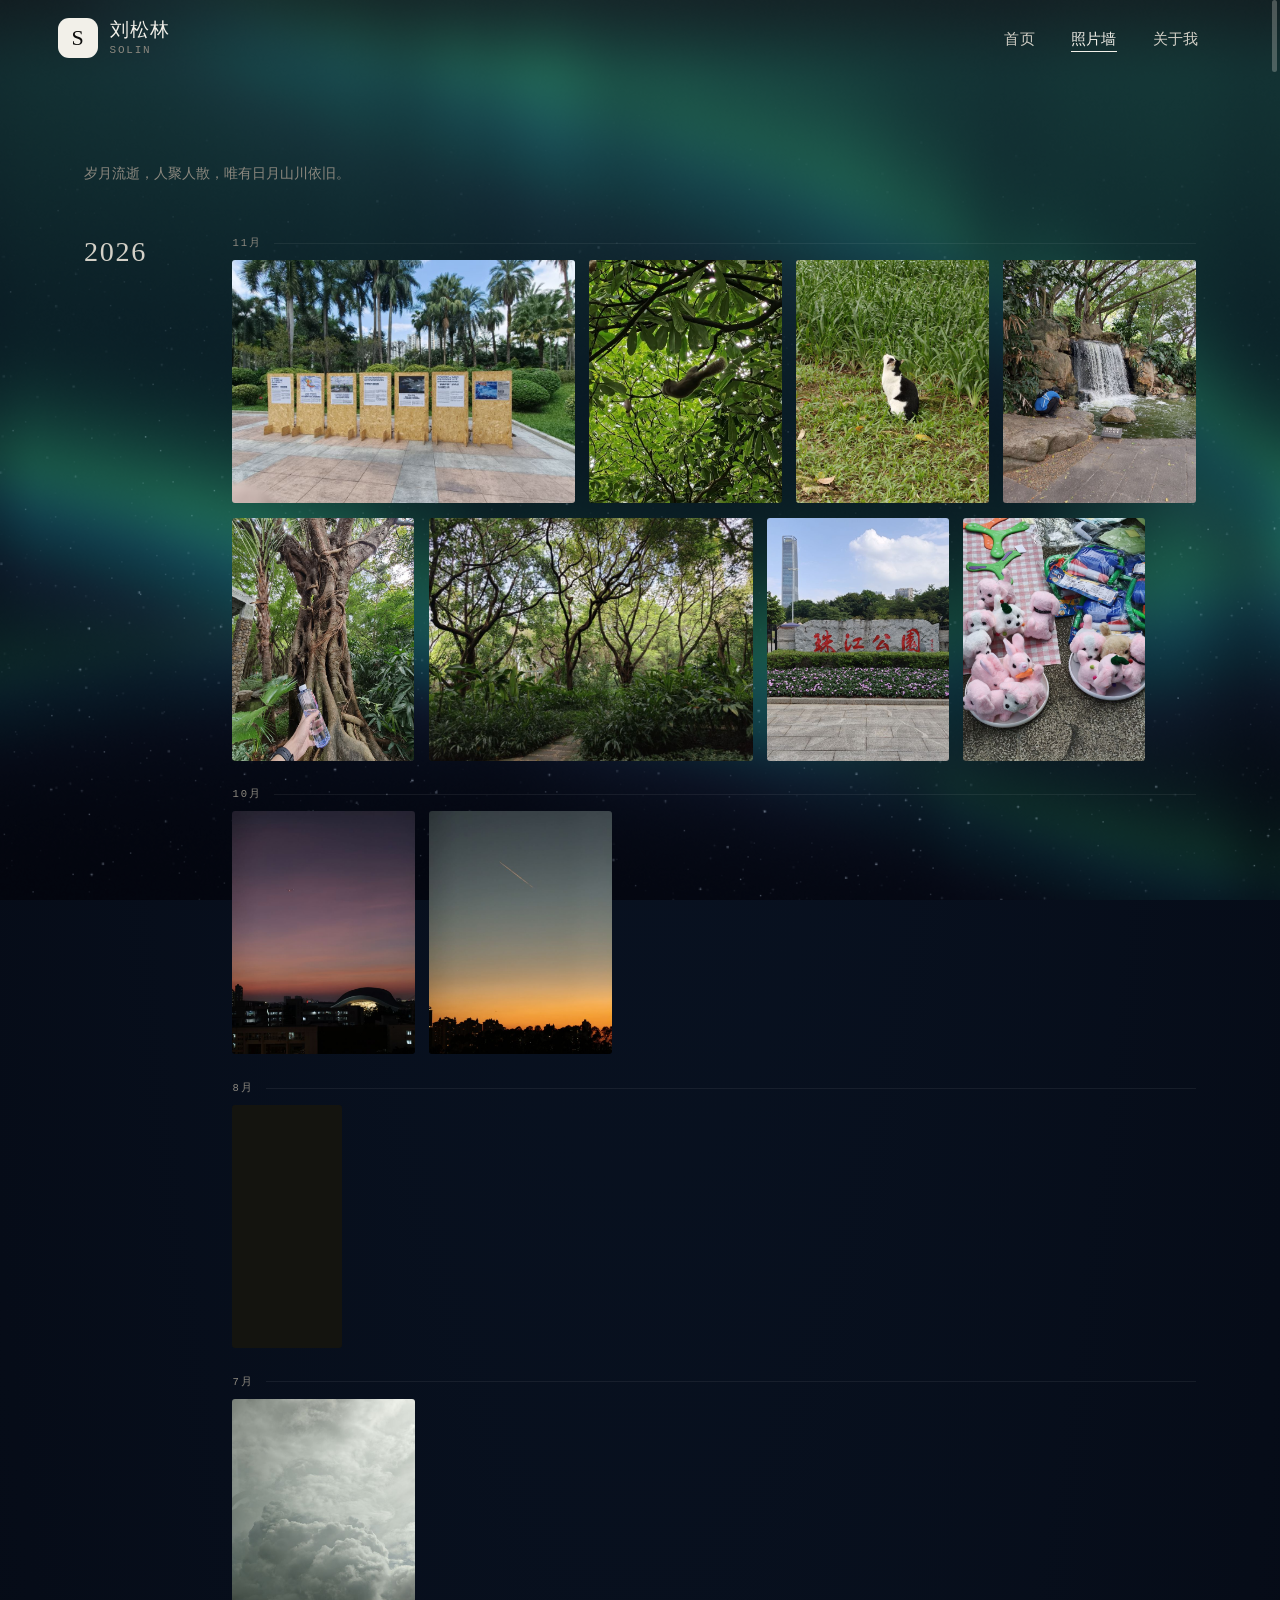
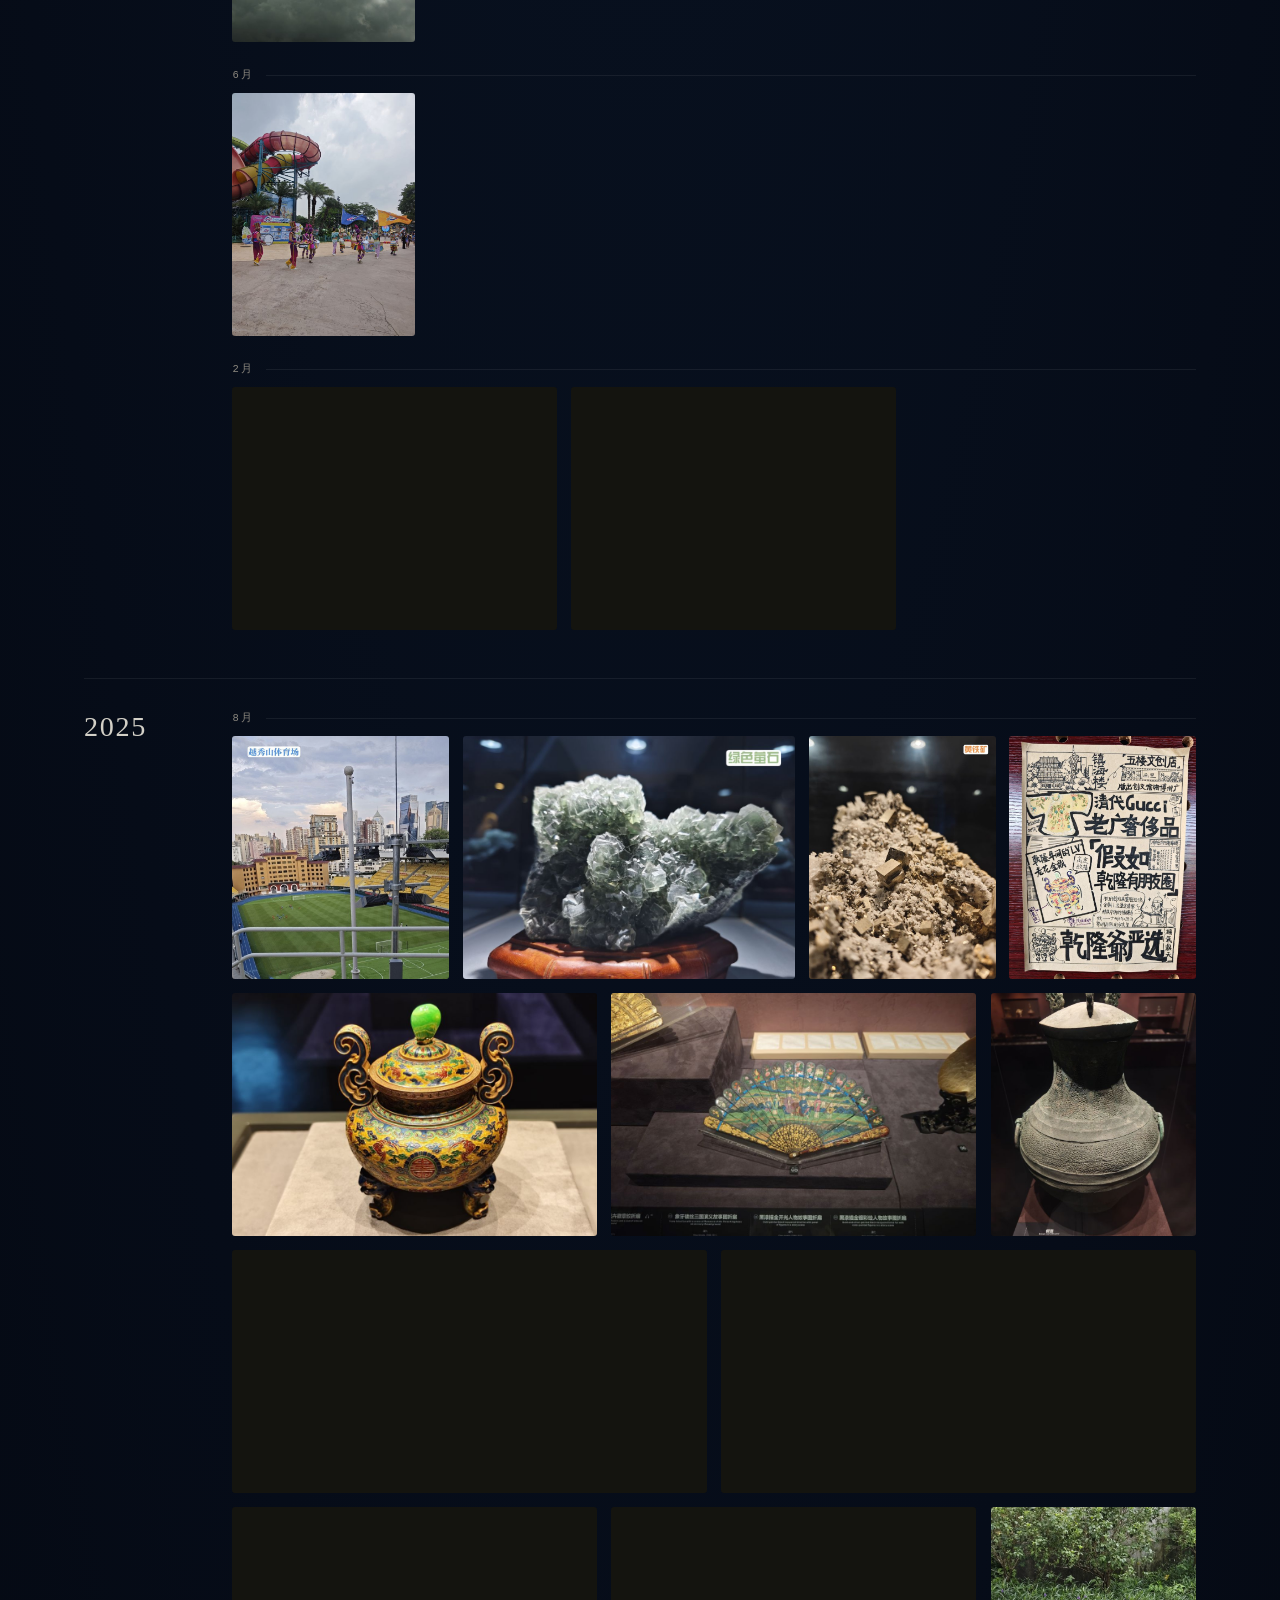
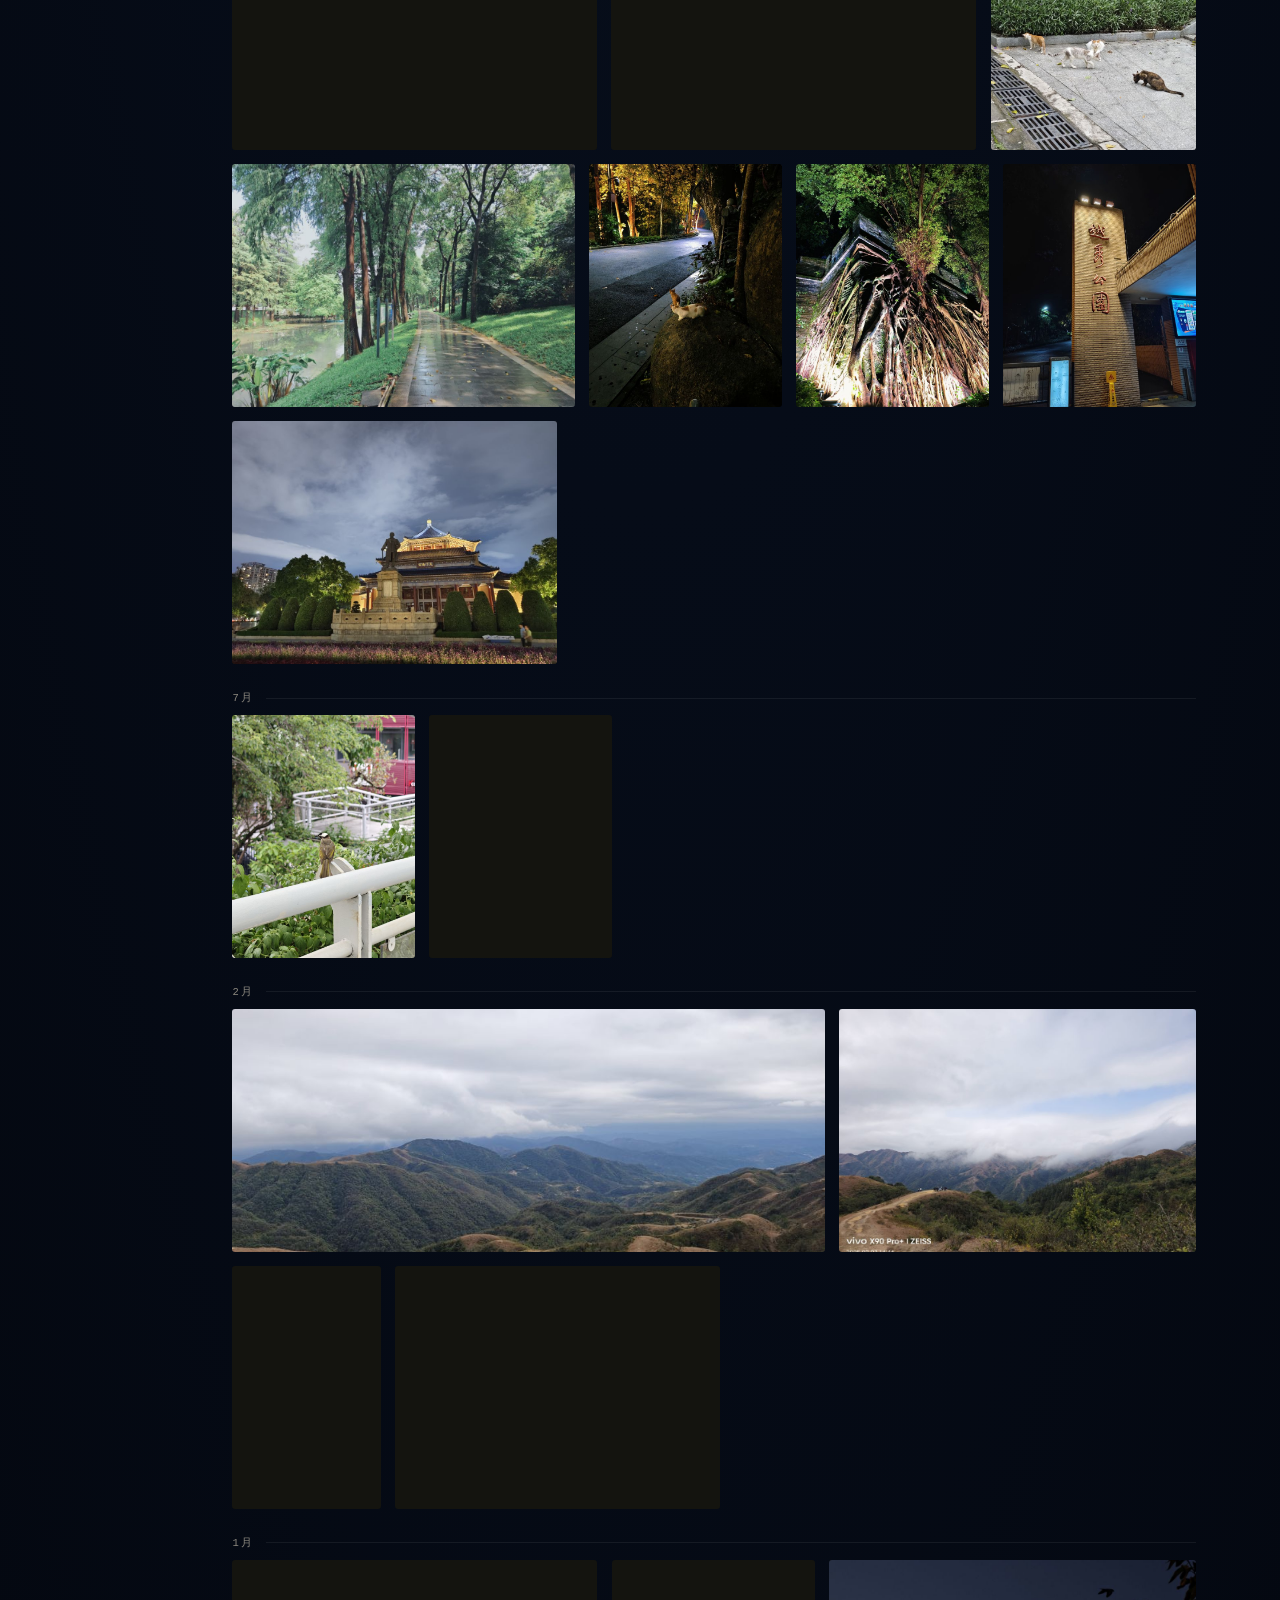
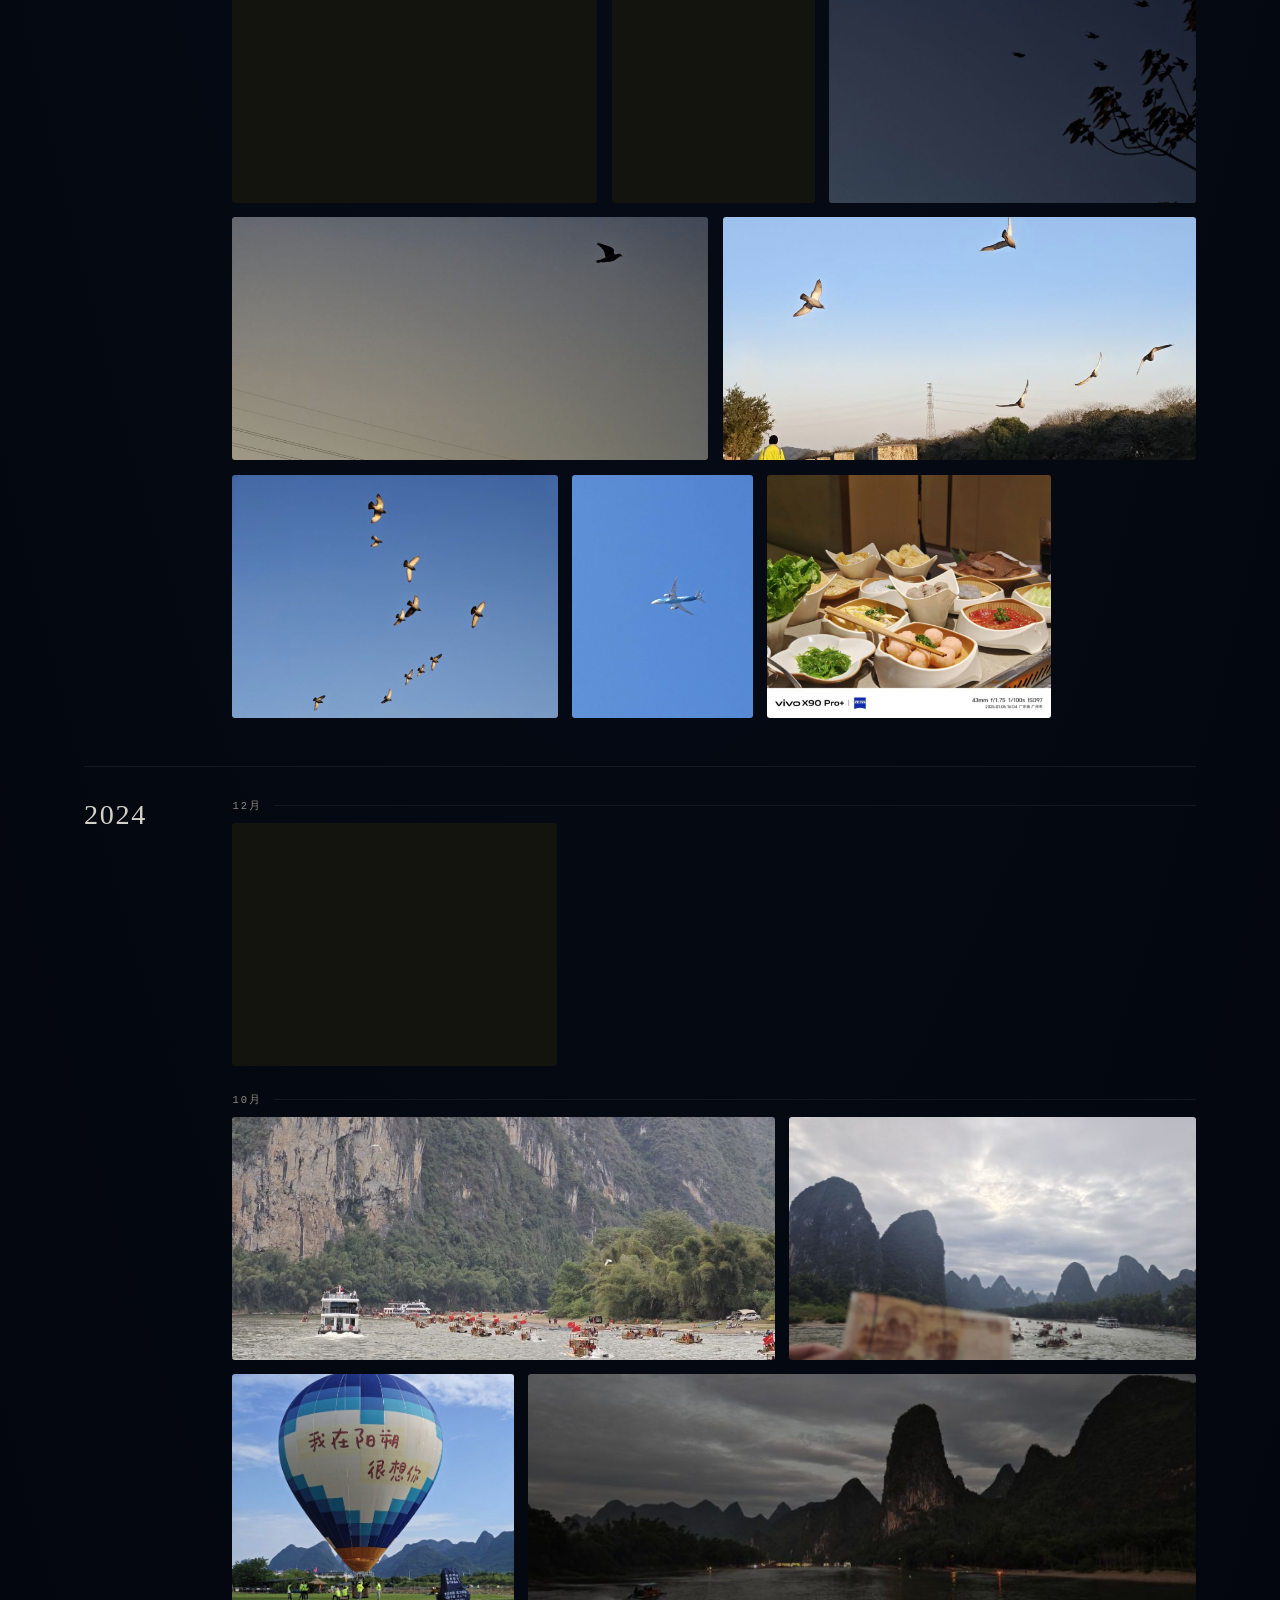
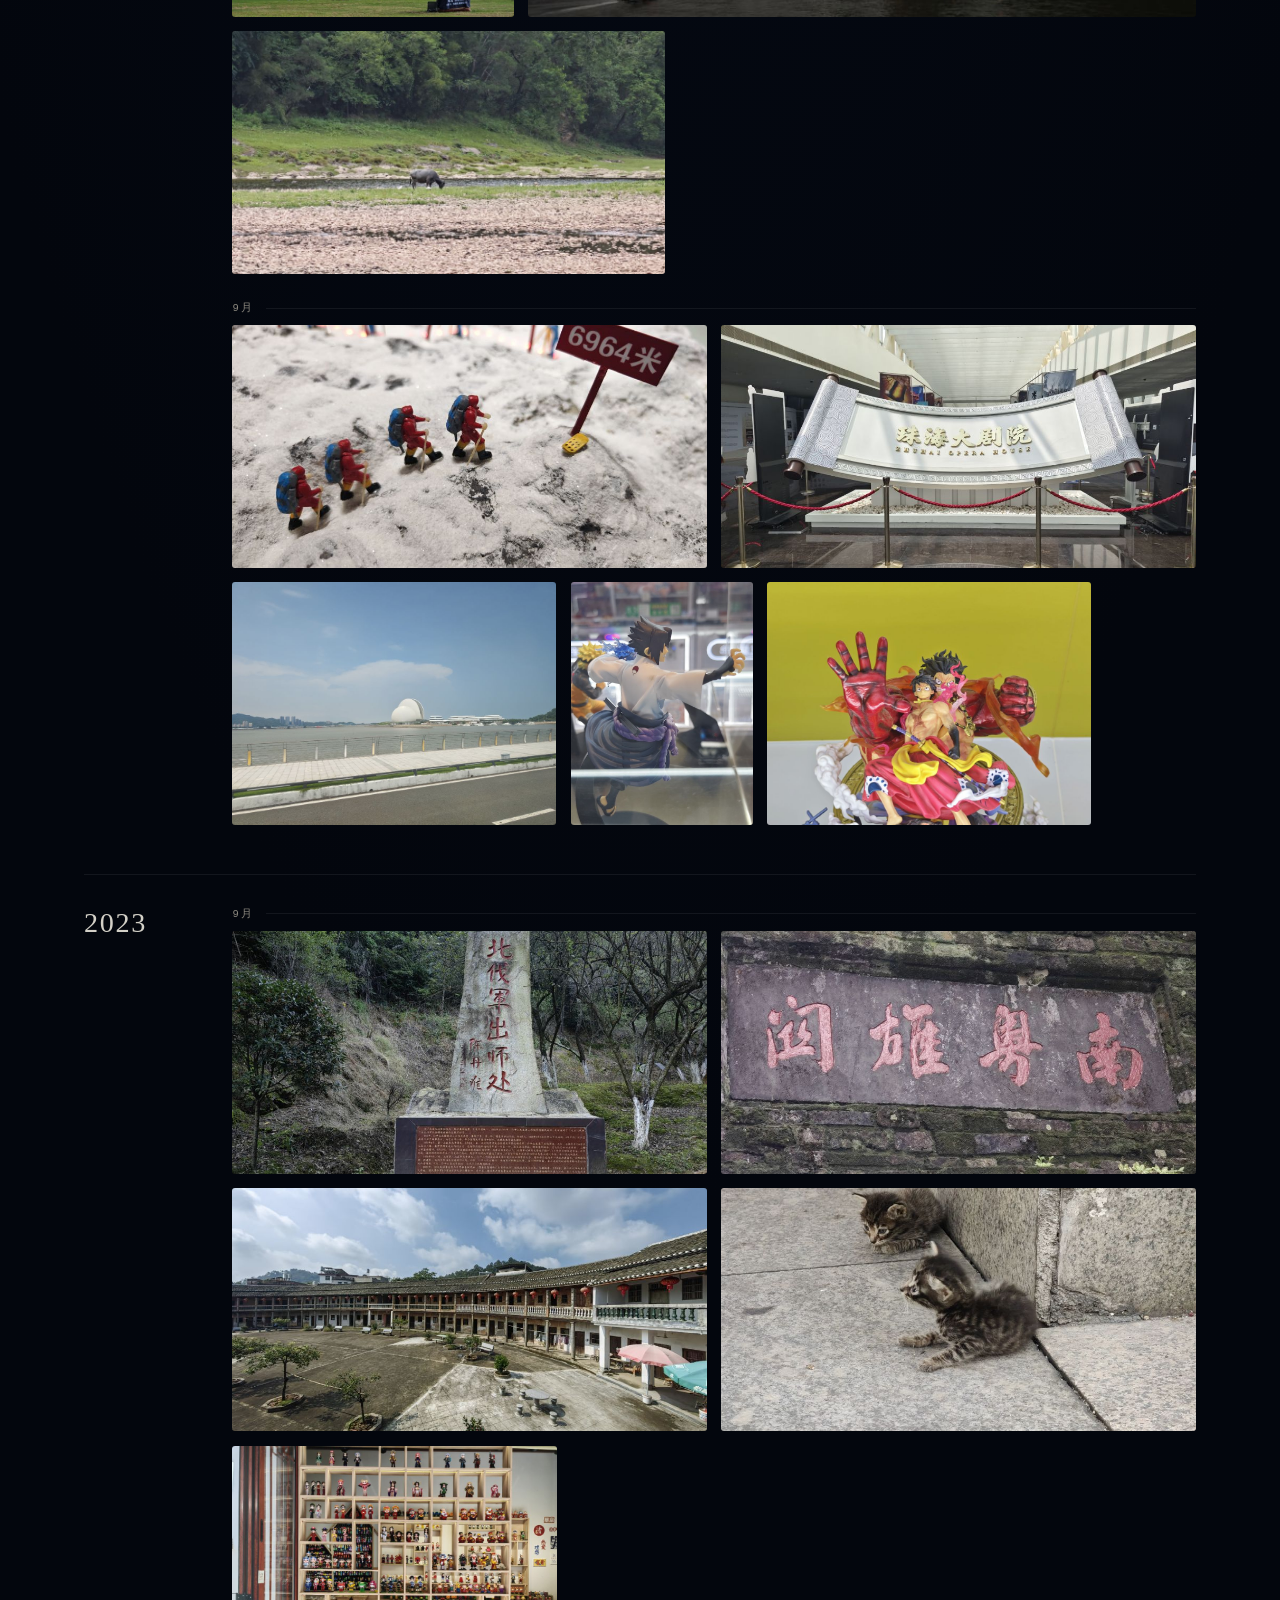
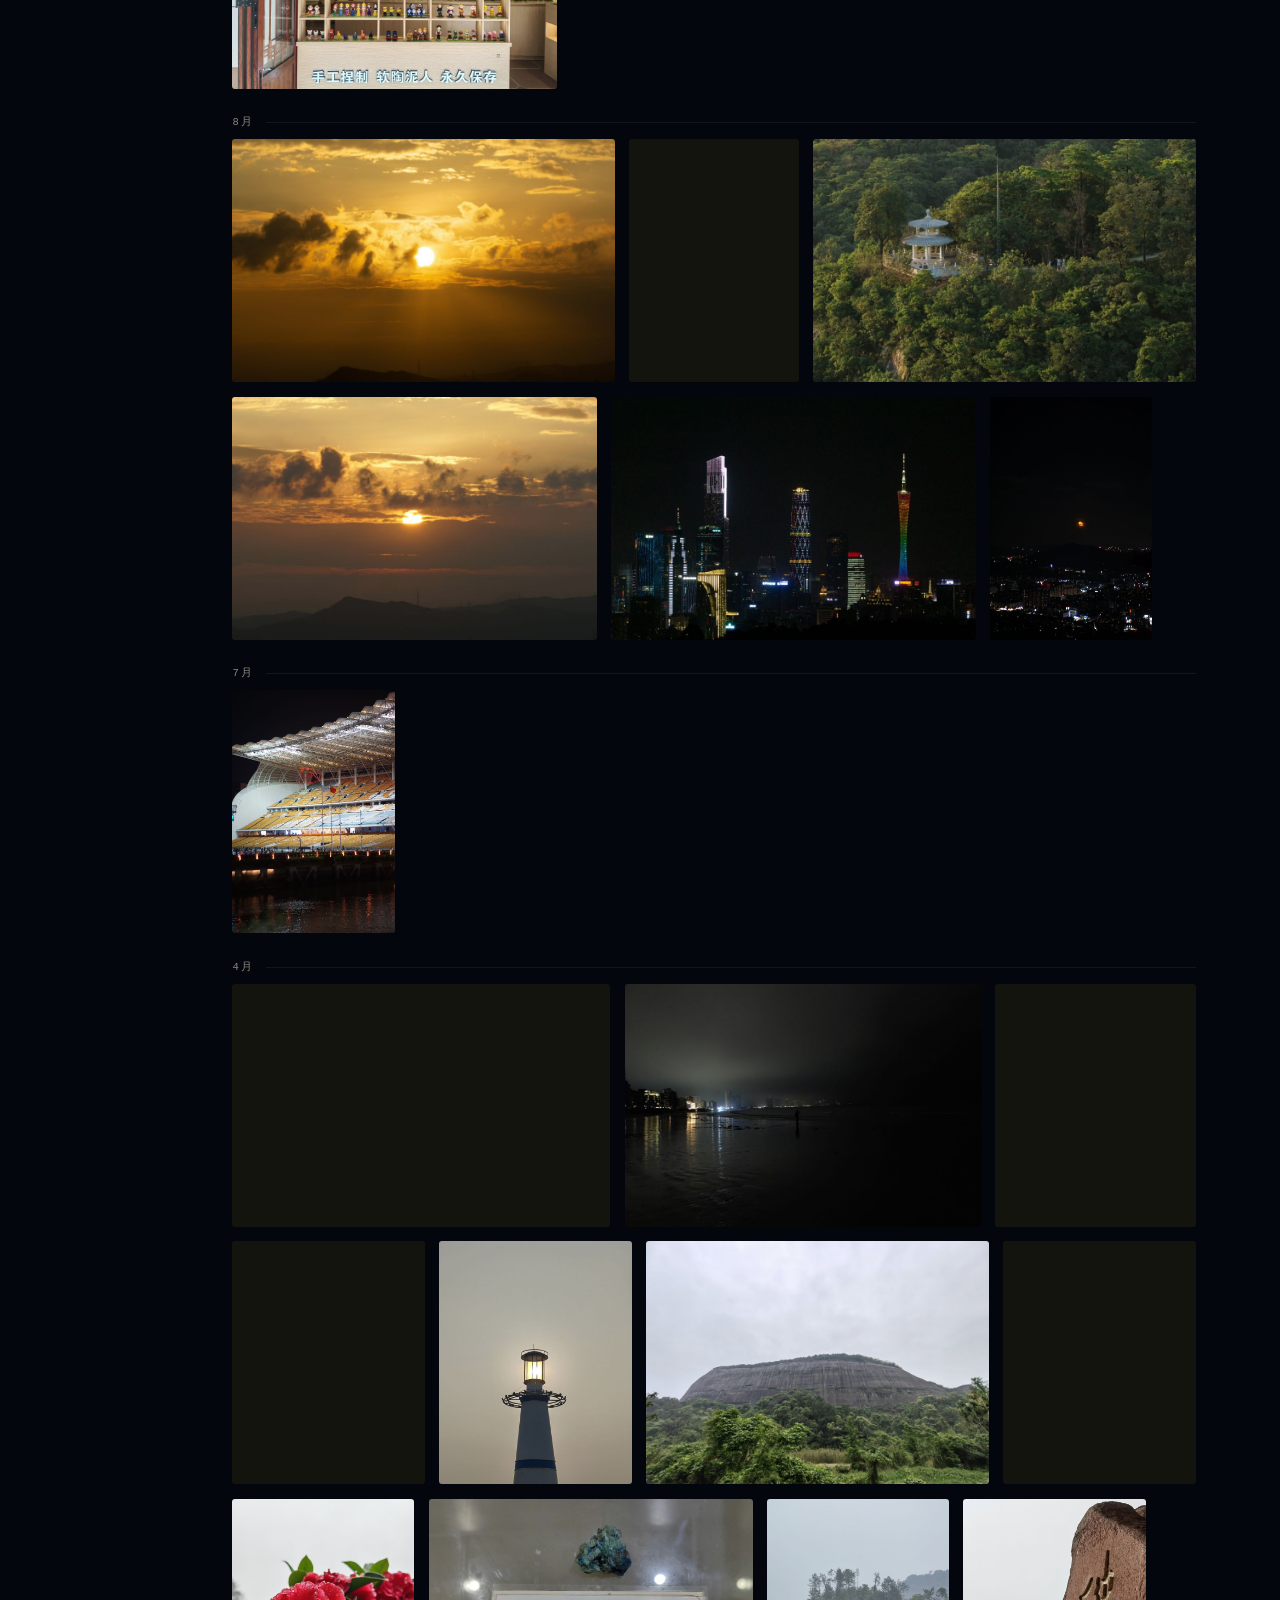
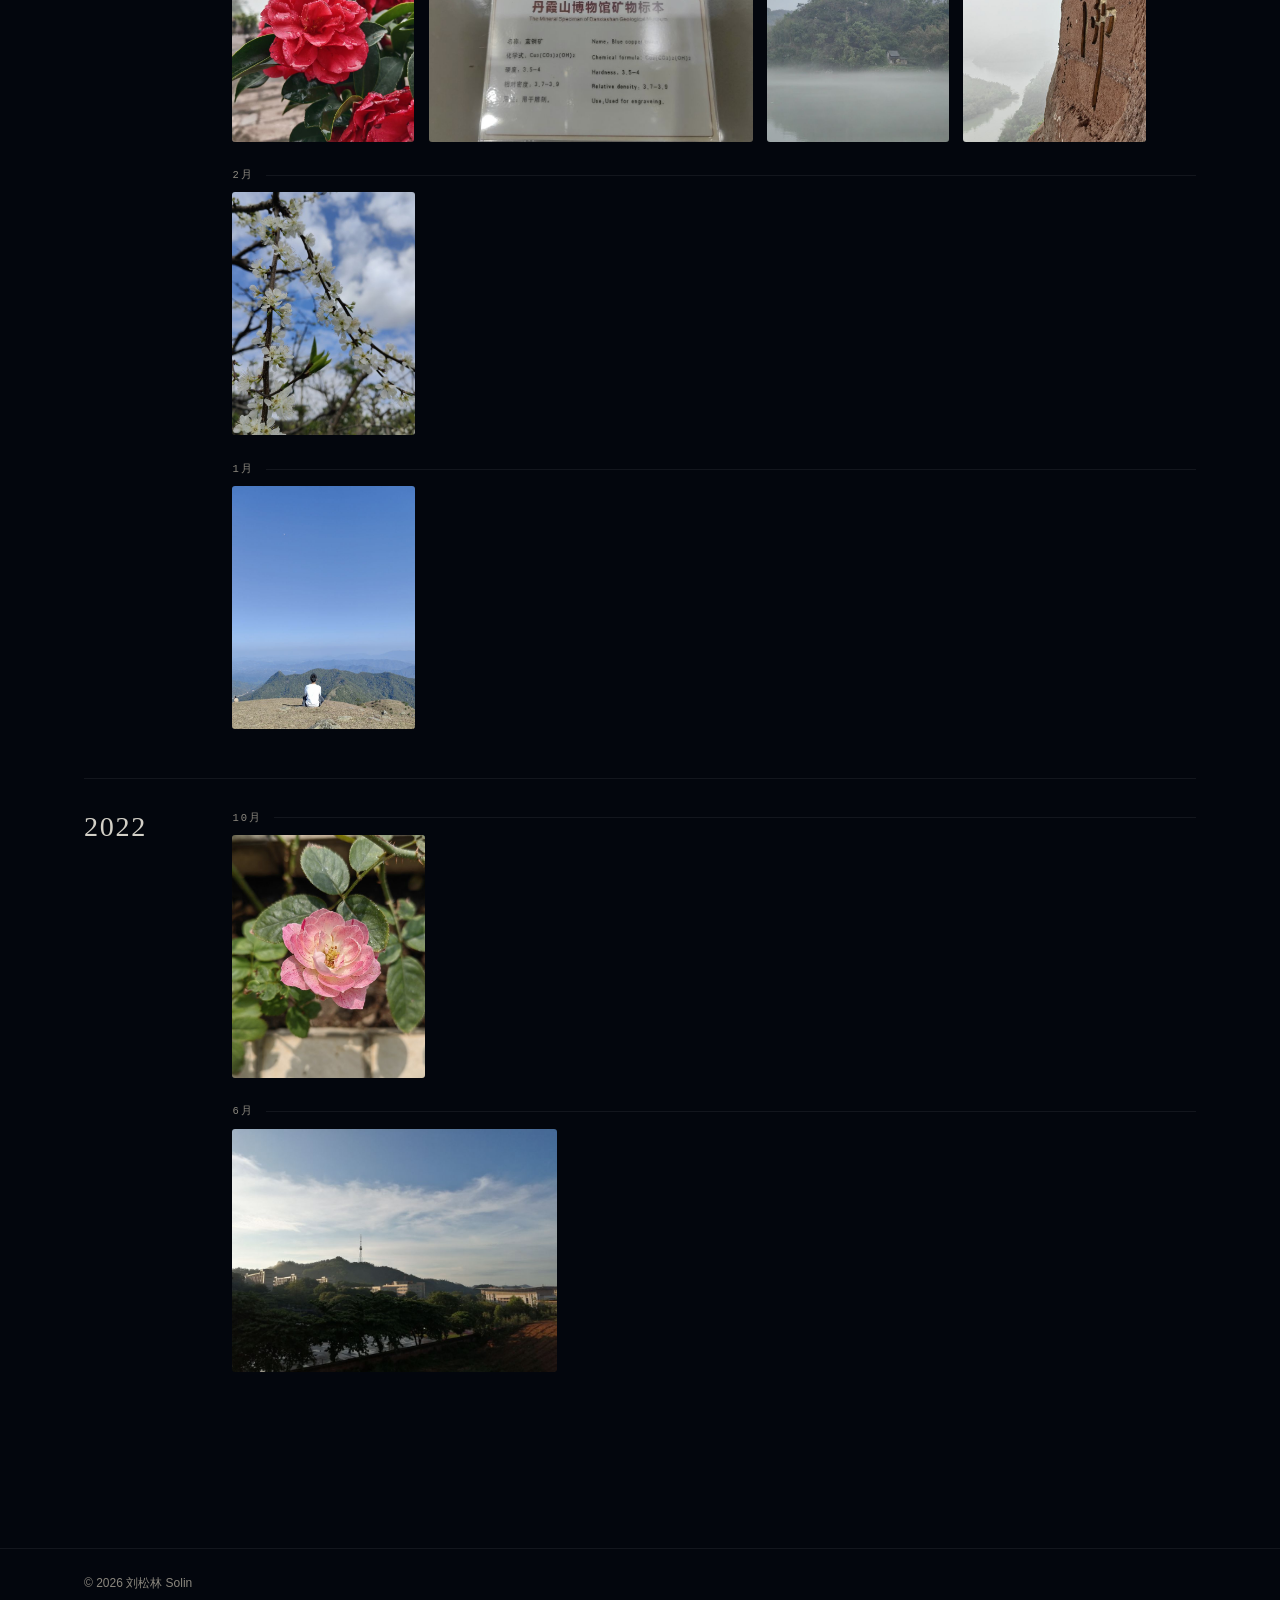
==== commit 0d2e69b4: "照片墙每张 ≤1MB、缩略图改原生懒加载、灯箱开箱不等大图" ====
--- a/portfolio.html
+++ b/portfolio.html
@@ -79,10 +79,13 @@
                       data-place="广东省广州市 · 珠江公园"
                       data-src="assets/portfolio/large/exif_exist/IMG20261107151429广东省广州市·珠江公园.jpg"
                     >
-                      <div
-                        class="shot__img"
-                        style="background-image: url('assets/portfolio/thumbs/exif_exist/IMG20261107151429广东省广州市·珠江公园.jpg');"
-                      ></div>
+                      <img
+                        class="shot__img"
+                        src="assets/portfolio/thumbs/exif_exist/IMG20261107151429广东省广州市·珠江公园.jpg"
+                        loading="lazy"
+                        decoding="async"
+                        alt=""
+                      />
                     </figure>
                     <figure
                       class="shot reveal"
@@ -94,10 +97,13 @@
                       data-place="广东省广州市 · 珠江公园"
                       data-src="assets/portfolio/large/exif_exist/IMG20261107145516广东省广州市·珠江公园.jpg"
                     >
-                      <div
-                        class="shot__img"
-                        style="background-image: url('assets/portfolio/thumbs/exif_exist/IMG20261107145516广东省广州市·珠江公园.jpg');"
-                      ></div>
+                      <img
+                        class="shot__img"
+                        src="assets/portfolio/thumbs/exif_exist/IMG20261107145516广东省广州市·珠江公园.jpg"
+                        loading="lazy"
+                        decoding="async"
+                        alt=""
+                      />
                     </figure>
                     <figure
                       class="shot reveal"
@@ -109,10 +115,13 @@
                       data-place="广东省广州市 · 珠江公园"
                       data-src="assets/portfolio/large/exif_exist/IMG20261107145339广东省广州市·珠江公园.jpg"
                     >
-                      <div
-                        class="shot__img"
-                        style="background-image: url('assets/portfolio/thumbs/exif_exist/IMG20261107145339广东省广州市·珠江公园.jpg');"
-                      ></div>
+                      <img
+                        class="shot__img"
+                        src="assets/portfolio/thumbs/exif_exist/IMG20261107145339广东省广州市·珠江公园.jpg"
+                        loading="lazy"
+                        decoding="async"
+                        alt=""
+                      />
                     </figure>
                     <figure
                       class="shot reveal"
@@ -124,10 +133,13 @@
                       data-place="广东省广州市 · 珠江公园"
                       data-src="assets/portfolio/large/exif_exist/IMG20261107144654广东省广州市·珠江公园.jpg"
                     >
-                      <div
-                        class="shot__img"
-                        style="background-image: url('assets/portfolio/thumbs/exif_exist/IMG20261107144654广东省广州市·珠江公园.jpg');"
-                      ></div>
+                      <img
+                        class="shot__img"
+                        src="assets/portfolio/thumbs/exif_exist/IMG20261107144654广东省广州市·珠江公园.jpg"
+                        loading="lazy"
+                        decoding="async"
+                        alt=""
+                      />
                     </figure>
                     <figure
                       class="shot reveal"
@@ -139,10 +151,13 @@
                       data-place="广东省广州市 · 珠江公园"
                       data-src="assets/portfolio/large/exif_exist/IMG20261107142758广东省广州市·珠江公园.jpg"
                     >
-                      <div
-                        class="shot__img"
-                        style="background-image: url('assets/portfolio/thumbs/exif_exist/IMG20261107142758广东省广州市·珠江公园.jpg');"
-                      ></div>
+                      <img
+                        class="shot__img"
+                        src="assets/portfolio/thumbs/exif_exist/IMG20261107142758广东省广州市·珠江公园.jpg"
+                        loading="lazy"
+                        decoding="async"
+                        alt=""
+                      />
                     </figure>
                     <figure
                       class="shot reveal"
@@ -154,10 +169,13 @@
                       data-place="广东省广州市 · 珠江公园"
                       data-src="assets/portfolio/large/exif_exist/IMG20261107142514广东省广州市·珠江公园.jpg"
                     >
-                      <div
-                        class="shot__img"
-                        style="background-image: url('assets/portfolio/thumbs/exif_exist/IMG20261107142514广东省广州市·珠江公园.jpg');"
-                      ></div>
+                      <img
+                        class="shot__img"
+                        src="assets/portfolio/thumbs/exif_exist/IMG20261107142514广东省广州市·珠江公园.jpg"
+                        loading="lazy"
+                        decoding="async"
+                        alt=""
+                      />
                     </figure>
                     <figure
                       class="shot reveal"
@@ -169,10 +187,13 @@
                       data-place="广东省广州市 · 珠江公园"
                       data-src="assets/portfolio/large/exif_exist/IMG20261107140355广东省广州市·珠江公园.jpg"
                     >
-                      <div
-                        class="shot__img"
-                        style="background-image: url('assets/portfolio/thumbs/exif_exist/IMG20261107140355广东省广州市·珠江公园.jpg');"
-                      ></div>
+                      <img
+                        class="shot__img"
+                        src="assets/portfolio/thumbs/exif_exist/IMG20261107140355广东省广州市·珠江公园.jpg"
+                        loading="lazy"
+                        decoding="async"
+                        alt=""
+                      />
                     </figure>
                     <figure
                       class="shot reveal"
@@ -184,10 +205,13 @@
                       data-place="广东省广州市"
                       data-src="assets/portfolio/large/exif_exist/IMG20261107140215广东省广州市.jpg"
                     >
-                      <div
-                        class="shot__img"
-                        style="background-image: url('assets/portfolio/thumbs/exif_exist/IMG20261107140215广东省广州市.jpg');"
-                      ></div>
+                      <img
+                        class="shot__img"
+                        src="assets/portfolio/thumbs/exif_exist/IMG20261107140215广东省广州市.jpg"
+                        loading="lazy"
+                        decoding="async"
+                        alt=""
+                      />
                     </figure>
                     <div class="pf-filler" aria-hidden="true"></div>
                   </div>
@@ -205,10 +229,13 @@
                       data-place="广东省广州市"
                       data-src="assets/portfolio/large/exif_exist/20261024_01-广东省广州市.jpg"
                     >
-                      <div
-                        class="shot__img"
-                        style="background-image: url('assets/portfolio/thumbs/exif_exist/20261024_01-广东省广州市.jpg');"
-                      ></div>
+                      <img
+                        class="shot__img"
+                        src="assets/portfolio/thumbs/exif_exist/20261024_01-广东省广州市.jpg"
+                        loading="lazy"
+                        decoding="async"
+                        alt=""
+                      />
                     </figure>
                     <figure
                       class="shot reveal"
@@ -220,10 +247,13 @@
                       data-place="广东省广州市"
                       data-src="assets/portfolio/large/exif_exist/20261007_01-广东省广州市.jpg"
                     >
-                      <div
-                        class="shot__img"
-                        style="background-image: url('assets/portfolio/thumbs/exif_exist/20261007_01-广东省广州市.jpg');"
-                      ></div>
+                      <img
+                        class="shot__img"
+                        src="assets/portfolio/thumbs/exif_exist/20261007_01-广东省广州市.jpg"
+                        loading="lazy"
+                        decoding="async"
+                        alt=""
+                      />
                     </figure>
                     <div class="pf-filler" aria-hidden="true"></div>
                   </div>
@@ -241,10 +271,13 @@
                       data-place="广东省茂名市"
                       data-src="assets/portfolio/large/exif_exist/20260809_01-广东省茂名市.jpg"
                     >
-                      <div
-                        class="shot__img"
-                        style="background-image: url('assets/portfolio/thumbs/exif_exist/20260809_01-广东省茂名市.jpg');"
-                      ></div>
+                      <img
+                        class="shot__img"
+                        src="assets/portfolio/thumbs/exif_exist/20260809_01-广东省茂名市.jpg"
+                        loading="lazy"
+                        decoding="async"
+                        alt=""
+                      />
                     </figure>
                     <div class="pf-filler" aria-hidden="true"></div>
                   </div>
@@ -262,10 +295,13 @@
                       data-place="广东省东莞市"
                       data-src="assets/portfolio/large/exif_exist/20260705_01-广东省东莞市.jpg"
                     >
-                      <div
-                        class="shot__img"
-                        style="background-image: url('assets/portfolio/thumbs/exif_exist/20260705_01-广东省东莞市.jpg');"
-                      ></div>
+                      <img
+                        class="shot__img"
+                        src="assets/portfolio/thumbs/exif_exist/20260705_01-广东省东莞市.jpg"
+                        loading="lazy"
+                        decoding="async"
+                        alt=""
+                      />
                     </figure>
                     <div class="pf-filler" aria-hidden="true"></div>
                   </div>
@@ -283,10 +319,13 @@
                       data-place="广东省广州市 · 长隆"
                       data-src="assets/portfolio/large/exif_exist/IMG_20260601_160038广东省广州市·长隆.jpg"
                     >
-                      <div
-                        class="shot__img"
-                        style="background-image: url('assets/portfolio/thumbs/exif_exist/IMG_20260601_160038广东省广州市·长隆.jpg');"
-                      ></div>
+                      <img
+                        class="shot__img"
+                        src="assets/portfolio/thumbs/exif_exist/IMG_20260601_160038广东省广州市·长隆.jpg"
+                        loading="lazy"
+                        decoding="async"
+                        alt=""
+                      />
                     </figure>
                     <div class="pf-filler" aria-hidden="true"></div>
                   </div>
@@ -304,10 +343,13 @@
                       data-place="广东省茂名市"
                       data-src="assets/portfolio/large/exif_exist/IMG_20260220_163342广东省茂名市.jpg"
                     >
-                      <div
-                        class="shot__img"
-                        style="background-image: url('assets/portfolio/thumbs/exif_exist/IMG_20260220_163342广东省茂名市.jpg');"
-                      ></div>
+                      <img
+                        class="shot__img"
+                        src="assets/portfolio/thumbs/exif_exist/IMG_20260220_163342广东省茂名市.jpg"
+                        loading="lazy"
+                        decoding="async"
+                        alt=""
+                      />
                     </figure>
                     <figure
                       class="shot reveal"
@@ -319,10 +361,13 @@
                       data-place="广东省茂名市"
                       data-src="assets/portfolio/large/exif_exist/20260220_01-广东省茂名市.jpg"
                     >
-                      <div
-                        class="shot__img"
-                        style="background-image: url('assets/portfolio/thumbs/exif_exist/20260220_01-广东省茂名市.jpg');"
-                      ></div>
+                      <img
+                        class="shot__img"
+                        src="assets/portfolio/thumbs/exif_exist/20260220_01-广东省茂名市.jpg"
+                        loading="lazy"
+                        decoding="async"
+                        alt=""
+                      />
                     </figure>
                     <div class="pf-filler" aria-hidden="true"></div>
                   </div>
@@ -346,10 +391,13 @@
                       data-place="广东省广州市 · 越秀公园"
                       data-src="assets/portfolio/large/exif_exist/IMG_20250827_193918广东省广州市·越秀公园.jpg"
                     >
-                      <div
-                        class="shot__img"
-                        style="background-image: url('assets/portfolio/thumbs/exif_exist/IMG_20250827_193918广东省广州市·越秀公园.jpg');"
-                      ></div>
+                      <img
+                        class="shot__img"
+                        src="assets/portfolio/thumbs/exif_exist/IMG_20250827_193918广东省广州市·越秀公园.jpg"
+                        loading="lazy"
+                        decoding="async"
+                        alt=""
+                      />
                     </figure>
                     <figure
                       class="shot reveal"
@@ -361,10 +409,13 @@
                       data-place="广东省广州市 · 越秀公园"
                       data-src="assets/portfolio/large/exif_exist/IMG_20250827_191624广东省广州市·越秀公园.jpg"
                     >
-                      <div
-                        class="shot__img"
-                        style="background-image: url('assets/portfolio/thumbs/exif_exist/IMG_20250827_191624广东省广州市·越秀公园.jpg');"
-                      ></div>
+                      <img
+                        class="shot__img"
+                        src="assets/portfolio/thumbs/exif_exist/IMG_20250827_191624广东省广州市·越秀公园.jpg"
+                        loading="lazy"
+                        decoding="async"
+                        alt=""
+                      />
                     </figure>
                     <figure
                       class="shot reveal"
@@ -376,10 +427,13 @@
                       data-place="广东省广州市 · 越秀公园"
                       data-src="assets/portfolio/large/exif_exist/IMG_20250827_191327广东省广州市·越秀公园.jpg"
                     >
-                      <div
-                        class="shot__img"
-                        style="background-image: url('assets/portfolio/thumbs/exif_exist/IMG_20250827_191327广东省广州市·越秀公园.jpg');"
-                      ></div>
+                      <img
+                        class="shot__img"
+                        src="assets/portfolio/thumbs/exif_exist/IMG_20250827_191327广东省广州市·越秀公园.jpg"
+                        loading="lazy"
+                        decoding="async"
+                        alt=""
+                      />
                     </figure>
                     <figure
                       class="shot reveal"
@@ -391,10 +445,13 @@
                       data-place="广东省广州市 · 越秀公园"
                       data-src="assets/portfolio/large/exif_exist/IMG_20250827_170805广东省广州市·越秀公园.jpg"
                     >
-                      <div
-                        class="shot__img"
-                        style="background-image: url('assets/portfolio/thumbs/exif_exist/IMG_20250827_170805广东省广州市·越秀公园.jpg');"
-                      ></div>
+                      <img
+                        class="shot__img"
+                        src="assets/portfolio/thumbs/exif_exist/IMG_20250827_170805广东省广州市·越秀公园.jpg"
+                        loading="lazy"
+                        decoding="async"
+                        alt=""
+                      />
                     </figure>
                     <figure
                       class="shot reveal"
@@ -406,10 +463,13 @@
                       data-place="广东省广州市 · 越秀公园"
                       data-src="assets/portfolio/large/exif_exist/IMG_20250827_170350广东省广州市·越秀公园.jpg"
                     >
-                      <div
-                        class="shot__img"
-                        style="background-image: url('assets/portfolio/thumbs/exif_exist/IMG_20250827_170350广东省广州市·越秀公园.jpg');"
-                      ></div>
+                      <img
+                        class="shot__img"
+                        src="assets/portfolio/thumbs/exif_exist/IMG_20250827_170350广东省广州市·越秀公园.jpg"
+                        loading="lazy"
+                        decoding="async"
+                        alt=""
+                      />
                     </figure>
                     <figure
                       class="shot reveal"
@@ -421,10 +481,13 @@
                       data-place="广东省广州市 · 越秀公园"
                       data-src="assets/portfolio/large/exif_exist/IMG_20250827_170228_1广东省广州市·越秀公园.jpg"
                     >
-                      <div
-                        class="shot__img"
-                        style="background-image: url('assets/portfolio/thumbs/exif_exist/IMG_20250827_170228_1广东省广州市·越秀公园.jpg');"
-                      ></div>
+                      <img
+                        class="shot__img"
+                        src="assets/portfolio/thumbs/exif_exist/IMG_20250827_170228_1广东省广州市·越秀公园.jpg"
+                        loading="lazy"
+                        decoding="async"
+                        alt=""
+                      />
                     </figure>
                     <figure
                       class="shot reveal"
@@ -436,10 +499,13 @@
                       data-place="广东省广州市 · 越秀公园"
                       data-src="assets/portfolio/large/exif_exist/IMG_20250827_170009广东省广州市·越秀公园.jpg"
                     >
-                      <div
-                        class="shot__img"
-                        style="background-image: url('assets/portfolio/thumbs/exif_exist/IMG_20250827_170009广东省广州市·越秀公园.jpg');"
-                      ></div>
+                      <img
+                        class="shot__img"
+                        src="assets/portfolio/thumbs/exif_exist/IMG_20250827_170009广东省广州市·越秀公园.jpg"
+                        loading="lazy"
+                        decoding="async"
+                        alt=""
+                      />
                     </figure>
                     <figure
                       class="shot reveal"
@@ -451,10 +517,13 @@
                       data-place="广东省广州市 · 越秀公园"
                       data-src="assets/portfolio/large/exif_exist/IMG_20250827_164819广东省广州市·越秀公园.jpg"
                     >
-                      <div
-                        class="shot__img"
-                        style="background-image: url('assets/portfolio/thumbs/exif_exist/IMG_20250827_164819广东省广州市·越秀公园.jpg');"
-                      ></div>
+                      <img
+                        class="shot__img"
+                        src="assets/portfolio/thumbs/exif_exist/IMG_20250827_164819广东省广州市·越秀公园.jpg"
+                        loading="lazy"
+                        decoding="async"
+                        alt=""
+                      />
                     </figure>
                     <figure
                       class="shot reveal"
@@ -466,10 +535,13 @@
                       data-place="广东省广州市 · 越秀公园"
                       data-src="assets/portfolio/large/exif_exist/IMG_20250827_160707广东省广州市·越秀公园.jpg"
                     >
-                      <div
-                        class="shot__img"
-                        style="background-image: url('assets/portfolio/thumbs/exif_exist/IMG_20250827_160707广东省广州市·越秀公园.jpg');"
-                      ></div>
+                      <img
+                        class="shot__img"
+                        src="assets/portfolio/thumbs/exif_exist/IMG_20250827_160707广东省广州市·越秀公园.jpg"
+                        loading="lazy"
+                        decoding="async"
+                        alt=""
+                      />
                     </figure>
                     <figure
                       class="shot reveal"
@@ -481,10 +553,13 @@
                       data-place="广东省广州市 · 越秀公园"
                       data-src="assets/portfolio/large/exif_exist/IMG_20250827_160110广东省广州市·越秀公园.jpg"
                     >
-                      <div
-                        class="shot__img"
-                        style="background-image: url('assets/portfolio/thumbs/exif_exist/IMG_20250827_160110广东省广州市·越秀公园.jpg');"
-                      ></div>
+                      <img
+                        class="shot__img"
+                        src="assets/portfolio/thumbs/exif_exist/IMG_20250827_160110广东省广州市·越秀公园.jpg"
+                        loading="lazy"
+                        decoding="async"
+                        alt=""
+                      />
                     </figure>
                     <figure
                       class="shot reveal"
@@ -496,10 +571,13 @@
                       data-place="广东省广州市 · 越秀公园"
                       data-src="assets/portfolio/large/exif_exist/IMG_20250827_154848广东省广州市·越秀公园.jpg"
                     >
-                      <div
-                        class="shot__img"
-                        style="background-image: url('assets/portfolio/thumbs/exif_exist/IMG_20250827_154848广东省广州市·越秀公园.jpg');"
-                      ></div>
+                      <img
+                        class="shot__img"
+                        src="assets/portfolio/thumbs/exif_exist/IMG_20250827_154848广东省广州市·越秀公园.jpg"
+                        loading="lazy"
+                        decoding="async"
+                        alt=""
+                      />
                     </figure>
                     <figure
                       class="shot reveal"
@@ -511,10 +589,13 @@
                       data-place="广东省广州市 · 越秀公园"
                       data-src="assets/portfolio/large/exif_exist/IMG_20250827_153147广东省广州市·越秀公园.jpg"
                     >
-                      <div
-                        class="shot__img"
-                        style="background-image: url('assets/portfolio/thumbs/exif_exist/IMG_20250827_153147广东省广州市·越秀公园.jpg');"
-                      ></div>
+                      <img
+                        class="shot__img"
+                        src="assets/portfolio/thumbs/exif_exist/IMG_20250827_153147广东省广州市·越秀公园.jpg"
+                        loading="lazy"
+                        decoding="async"
+                        alt=""
+                      />
                     </figure>
                     <figure
                       class="shot reveal"
@@ -526,10 +607,13 @@
                       data-place="广东省广州市 · 越秀公园"
                       data-src="assets/portfolio/large/exif_exist/IMG_20250827_140005广东省广州市·越秀公园.jpg"
                     >
-                      <div
-                        class="shot__img"
-                        style="background-image: url('assets/portfolio/thumbs/exif_exist/IMG_20250827_140005广东省广州市·越秀公园.jpg');"
-                      ></div>
+                      <img
+                        class="shot__img"
+                        src="assets/portfolio/thumbs/exif_exist/IMG_20250827_140005广东省广州市·越秀公园.jpg"
+                        loading="lazy"
+                        decoding="async"
+                        alt=""
+                      />
                     </figure>
                     <figure
                       class="shot reveal"
@@ -541,10 +625,13 @@
                       data-place="广东省广州市 · 越秀公园"
                       data-src="assets/portfolio/large/exif_exist/IMG_20250817_200347广东省广州市·越秀公园.jpg"
                     >
-                      <div
-                        class="shot__img"
-                        style="background-image: url('assets/portfolio/thumbs/exif_exist/IMG_20250817_200347广东省广州市·越秀公园.jpg');"
-                      ></div>
+                      <img
+                        class="shot__img"
+                        src="assets/portfolio/thumbs/exif_exist/IMG_20250817_200347广东省广州市·越秀公园.jpg"
+                        loading="lazy"
+                        decoding="async"
+                        alt=""
+                      />
                     </figure>
                     <figure
                       class="shot reveal"
@@ -556,10 +643,13 @@
                       data-place="广东省广州市 · 越秀公园"
                       data-src="assets/portfolio/large/exif_exist/IMG_20250817_200237广东省广州市·越秀公园.jpg"
                     >
-                      <div
-                        class="shot__img"
-                        style="background-image: url('assets/portfolio/thumbs/exif_exist/IMG_20250817_200237广东省广州市·越秀公园.jpg');"
-                      ></div>
+                      <img
+                        class="shot__img"
+                        src="assets/portfolio/thumbs/exif_exist/IMG_20250817_200237广东省广州市·越秀公园.jpg"
+                        loading="lazy"
+                        decoding="async"
+                        alt=""
+                      />
                     </figure>
                     <figure
                       class="shot reveal"
@@ -571,10 +661,13 @@
                       data-place="广东省广州市 · 越秀公园"
                       data-src="assets/portfolio/large/exif_exist/IMG_20250817_195607广东省广州市·越秀公园.jpg"
                     >
-                      <div
-                        class="shot__img"
-                        style="background-image: url('assets/portfolio/thumbs/exif_exist/IMG_20250817_195607广东省广州市·越秀公园.jpg');"
-                      ></div>
+                      <img
+                        class="shot__img"
+                        src="assets/portfolio/thumbs/exif_exist/IMG_20250817_195607广东省广州市·越秀公园.jpg"
+                        loading="lazy"
+                        decoding="async"
+                        alt=""
+                      />
                     </figure>
                     <figure
                       class="shot reveal"
@@ -586,10 +679,13 @@
                       data-place="广东省广州市 · 中山纪念堂"
                       data-src="assets/portfolio/large/exif_exist/IMG_20250817_194129广东省广州市·中山纪念堂.jpg"
                     >
-                      <div
-                        class="shot__img"
-                        style="background-image: url('assets/portfolio/thumbs/exif_exist/IMG_20250817_194129广东省广州市·中山纪念堂.jpg');"
-                      ></div>
+                      <img
+                        class="shot__img"
+                        src="assets/portfolio/thumbs/exif_exist/IMG_20250817_194129广东省广州市·中山纪念堂.jpg"
+                        loading="lazy"
+                        decoding="async"
+                        alt=""
+                      />
                     </figure>
                     <div class="pf-filler" aria-hidden="true"></div>
                   </div>
@@ -607,10 +703,13 @@
                       data-place="广东省广州市"
                       data-src="assets/portfolio/large/exif_exist/IMG_20250713_173602广东省广州市.jpg"
                     >
-                      <div
-                        class="shot__img"
-                        style="background-image: url('assets/portfolio/thumbs/exif_exist/IMG_20250713_173602广东省广州市.jpg');"
-                      ></div>
+                      <img
+                        class="shot__img"
+                        src="assets/portfolio/thumbs/exif_exist/IMG_20250713_173602广东省广州市.jpg"
+                        loading="lazy"
+                        decoding="async"
+                        alt=""
+                      />
                     </figure>
                     <figure
                       class="shot reveal"
@@ -622,10 +721,13 @@
                       data-place="广东省广州市"
                       data-src="assets/portfolio/large/exif_exist/20250708_01-广东省广州市.jpg"
                     >
-                      <div
-                        class="shot__img"
-                        style="background-image: url('assets/portfolio/thumbs/exif_exist/20250708_01-广东省广州市.jpg');"
-                      ></div>
+                      <img
+                        class="shot__img"
+                        src="assets/portfolio/thumbs/exif_exist/20250708_01-广东省广州市.jpg"
+                        loading="lazy"
+                        decoding="async"
+                        alt=""
+                      />
                     </figure>
                     <div class="pf-filler" aria-hidden="true"></div>
                   </div>
@@ -643,10 +745,13 @@
                       data-place="广东省阳江市 · 鸡笼顶"
                       data-src="assets/portfolio/large/exif_exist/IMG_20250203_152007广东省阳江市·鸡笼顶.jpg"
                     >
-                      <div
-                        class="shot__img"
-                        style="background-image: url('assets/portfolio/thumbs/exif_exist/IMG_20250203_152007广东省阳江市·鸡笼顶.jpg');"
-                      ></div>
+                      <img
+                        class="shot__img"
+                        src="assets/portfolio/thumbs/exif_exist/IMG_20250203_152007广东省阳江市·鸡笼顶.jpg"
+                        loading="lazy"
+                        decoding="async"
+                        alt=""
+                      />
                     </figure>
                     <figure
                       class="shot reveal"
@@ -658,10 +763,13 @@
                       data-place="广东省阳江市 · 鸡笼顶"
                       data-src="assets/portfolio/large/exif_exist/IMG_20250203_144624广东省阳江市·鸡笼顶.jpg"
                     >
-                      <div
-                        class="shot__img"
-                        style="background-image: url('assets/portfolio/thumbs/exif_exist/IMG_20250203_144624广东省阳江市·鸡笼顶.jpg');"
-                      ></div>
+                      <img
+                        class="shot__img"
+                        src="assets/portfolio/thumbs/exif_exist/IMG_20250203_144624广东省阳江市·鸡笼顶.jpg"
+                        loading="lazy"
+                        decoding="async"
+                        alt=""
+                      />
                     </figure>
                     <figure
                       class="shot reveal"
@@ -673,10 +781,13 @@
                       data-place="广东省阳江市 · 鸡笼顶"
                       data-src="assets/portfolio/large/exif_exist/20250203_02-广东省阳江市·鸡笼顶.jpg"
                     >
-                      <div
-                        class="shot__img"
-                        style="background-image: url('assets/portfolio/thumbs/exif_exist/20250203_02-广东省阳江市·鸡笼顶.jpg');"
-                      ></div>
+                      <img
+                        class="shot__img"
+                        src="assets/portfolio/thumbs/exif_exist/20250203_02-广东省阳江市·鸡笼顶.jpg"
+                        loading="lazy"
+                        decoding="async"
+                        alt=""
+                      />
                     </figure>
                     <figure
                       class="shot reveal"
@@ -688,10 +799,13 @@
                       data-place="广东省阳江市 · 鸡笼顶"
                       data-src="assets/portfolio/large/exif_exist/20250203_01-广东省阳江市·鸡笼顶.jpg"
                     >
-                      <div
-                        class="shot__img"
-                        style="background-image: url('assets/portfolio/thumbs/exif_exist/20250203_01-广东省阳江市·鸡笼顶.jpg');"
-                      ></div>
+                      <img
+                        class="shot__img"
+                        src="assets/portfolio/thumbs/exif_exist/20250203_01-广东省阳江市·鸡笼顶.jpg"
+                        loading="lazy"
+                        decoding="async"
+                        alt=""
+                      />
                     </figure>
                     <div class="pf-filler" aria-hidden="true"></div>
                   </div>
@@ -709,10 +823,13 @@
                       data-place="广东省广州市"
                       data-src="assets/portfolio/large/exif_exist/20250111_07-广东省广州市.jpg"
                     >
-                      <div
-                        class="shot__img"
-                        style="background-image: url('assets/portfolio/thumbs/exif_exist/20250111_07-广东省广州市.jpg');"
-                      ></div>
+                      <img
+                        class="shot__img"
+                        src="assets/portfolio/thumbs/exif_exist/20250111_07-广东省广州市.jpg"
+                        loading="lazy"
+                        decoding="async"
+                        alt=""
+                      />
                     </figure>
                     <figure
                       class="shot reveal"
@@ -724,10 +841,13 @@
                       data-place="广东省广州市"
                       data-src="assets/portfolio/large/exif_exist/20250111_06-广东省广州市.jpg"
                     >
-                      <div
-                        class="shot__img"
-                        style="background-image: url('assets/portfolio/thumbs/exif_exist/20250111_06-广东省广州市.jpg');"
-                      ></div>
+                      <img
+                        class="shot__img"
+                        src="assets/portfolio/thumbs/exif_exist/20250111_06-广东省广州市.jpg"
+                        loading="lazy"
+                        decoding="async"
+                        alt=""
+                      />
                     </figure>
                     <figure
                       class="shot reveal"
@@ -739,10 +859,13 @@
                       data-place="广东省广州市"
                       data-src="assets/portfolio/large/exif_exist/20250111_05-广东省广州市.jpg"
                     >
-                      <div
-                        class="shot__img"
-                        style="background-image: url('assets/portfolio/thumbs/exif_exist/20250111_05-广东省广州市.jpg');"
-                      ></div>
+                      <img
+                        class="shot__img"
+                        src="assets/portfolio/thumbs/exif_exist/20250111_05-广东省广州市.jpg"
+                        loading="lazy"
+                        decoding="async"
+                        alt=""
+                      />
                     </figure>
                     <figure
                       class="shot reveal"
@@ -754,10 +877,13 @@
                       data-place="广东省广州市"
                       data-src="assets/portfolio/large/exif_exist/20250111_04-广东省广州市.jpg"
                     >
-                      <div
-                        class="shot__img"
-                        style="background-image: url('assets/portfolio/thumbs/exif_exist/20250111_04-广东省广州市.jpg');"
-                      ></div>
+                      <img
+                        class="shot__img"
+                        src="assets/portfolio/thumbs/exif_exist/20250111_04-广东省广州市.jpg"
+                        loading="lazy"
+                        decoding="async"
+                        alt=""
+                      />
                     </figure>
                     <figure
                       class="shot reveal"
@@ -769,10 +895,13 @@
                       data-place="广东省广州市"
                       data-src="assets/portfolio/large/exif_exist/20250111_03-广东省广州市.jpg"
                     >
-                      <div
-                        class="shot__img"
-                        style="background-image: url('assets/portfolio/thumbs/exif_exist/20250111_03-广东省广州市.jpg');"
-                      ></div>
+                      <img
+                        class="shot__img"
+                        src="assets/portfolio/thumbs/exif_exist/20250111_03-广东省广州市.jpg"
+                        loading="lazy"
+                        decoding="async"
+                        alt=""
+                      />
                     </figure>
                     <figure
                       class="shot reveal"
@@ -784,10 +913,13 @@
                       data-place="广东省广州市"
                       data-src="assets/portfolio/large/exif_exist/20250111_02-广东省广州市.jpg"
                     >
-                      <div
-                        class="shot__img"
-                        style="background-image: url('assets/portfolio/thumbs/exif_exist/20250111_02-广东省广州市.jpg');"
-                      ></div>
+                      <img
+                        class="shot__img"
+                        src="assets/portfolio/thumbs/exif_exist/20250111_02-广东省广州市.jpg"
+                        loading="lazy"
+                        decoding="async"
+                        alt=""
+                      />
                     </figure>
                     <figure
                       class="shot reveal"
@@ -799,10 +931,13 @@
                       data-place="广东省广州市"
                       data-src="assets/portfolio/large/exif_exist/20250111_01-广东省广州市.jpg"
                     >
-                      <div
-                        class="shot__img"
-                        style="background-image: url('assets/portfolio/thumbs/exif_exist/20250111_01-广东省广州市.jpg');"
-                      ></div>
+                      <img
+                        class="shot__img"
+                        src="assets/portfolio/thumbs/exif_exist/20250111_01-广东省广州市.jpg"
+                        loading="lazy"
+                        decoding="async"
+                        alt=""
+                      />
                     </figure>
                     <figure
                       class="shot reveal"
@@ -814,10 +949,13 @@
                       data-place="广东省广州市"
                       data-src="assets/portfolio/large/exif_exist/IMG_20250110_152948广东省广州市.jpg"
                     >
-                      <div
-                        class="shot__img"
-                        style="background-image: url('assets/portfolio/thumbs/exif_exist/IMG_20250110_152948广东省广州市.jpg');"
-                      ></div>
+                      <img
+                        class="shot__img"
+                        src="assets/portfolio/thumbs/exif_exist/IMG_20250110_152948广东省广州市.jpg"
+                        loading="lazy"
+                        decoding="async"
+                        alt=""
+                      />
                     </figure>
                     <div class="pf-filler" aria-hidden="true"></div>
                   </div>
@@ -841,10 +979,13 @@
                       data-place="广东省广州市"
                       data-src="assets/portfolio/large/exif_exist/20241231_01-广东省广州市.jpg"
                     >
-                      <div
-                        class="shot__img"
-                        style="background-image: url('assets/portfolio/thumbs/exif_exist/20241231_01-广东省广州市.jpg');"
-                      ></div>
+                      <img
+                        class="shot__img"
+                        src="assets/portfolio/thumbs/exif_exist/20241231_01-广东省广州市.jpg"
+                        loading="lazy"
+                        decoding="async"
+                        alt=""
+                      />
                     </figure>
                     <div class="pf-filler" aria-hidden="true"></div>
                   </div>
@@ -862,10 +1003,13 @@
                       data-place="广西壮族自治区桂林市"
                       data-src="assets/portfolio/large/exif_exist/IMG_20241002_172854广西壮族自治区桂林市.jpg"
                     >
-                      <div
-                        class="shot__img"
-                        style="background-image: url('assets/portfolio/thumbs/exif_exist/IMG_20241002_172854广西壮族自治区桂林市.jpg');"
-                      ></div>
+                      <img
+                        class="shot__img"
+                        src="assets/portfolio/thumbs/exif_exist/IMG_20241002_172854广西壮族自治区桂林市.jpg"
+                        loading="lazy"
+                        decoding="async"
+                        alt=""
+                      />
                     </figure>
                     <figure
                       class="shot reveal"
@@ -877,10 +1021,13 @@
                       data-place="广西壮族自治区桂林市"
                       data-src="assets/portfolio/large/exif_exist/IMG_20241002_170757广西壮族自治区桂林市.jpg"
                     >
-                      <div
-                        class="shot__img"
-                        style="background-image: url('assets/portfolio/thumbs/exif_exist/IMG_20241002_170757广西壮族自治区桂林市.jpg');"
-                      ></div>
+                      <img
+                        class="shot__img"
+                        src="assets/portfolio/thumbs/exif_exist/IMG_20241002_170757广西壮族自治区桂林市.jpg"
+                        loading="lazy"
+                        decoding="async"
+                        alt=""
+                      />
                     </figure>
                     <figure
                       class="shot reveal"
@@ -892,10 +1039,13 @@
                       data-place="广西壮族自治区桂林市"
                       data-src="assets/portfolio/large/exif_exist/IMG_20241002_082025广西壮族自治区桂林市.jpg"
                     >
-                      <div
-                        class="shot__img"
-                        style="background-image: url('assets/portfolio/thumbs/exif_exist/IMG_20241002_082025广西壮族自治区桂林市.jpg');"
-                      ></div>
+                      <img
+                        class="shot__img"
+                        src="assets/portfolio/thumbs/exif_exist/IMG_20241002_082025广西壮族自治区桂林市.jpg"
+                        loading="lazy"
+                        decoding="async"
+                        alt=""
+                      />
                     </figure>
                     <figure
                       class="shot reveal"
@@ -907,10 +1057,13 @@
                       data-place="广西壮族自治区桂林市"
                       data-src="assets/portfolio/large/exif_exist/20241002_02-广西壮族自治区桂林市.jpg"
                     >
-                      <div
-                        class="shot__img"
-                        style="background-image: url('assets/portfolio/thumbs/exif_exist/20241002_02-广西壮族自治区桂林市.jpg');"
-                      ></div>
+                      <img
+                        class="shot__img"
+                        src="assets/portfolio/thumbs/exif_exist/20241002_02-广西壮族自治区桂林市.jpg"
+                        loading="lazy"
+                        decoding="async"
+                        alt=""
+                      />
                     </figure>
                     <figure
                       class="shot reveal"
@@ -922,10 +1075,13 @@
                       data-place="广西壮族自治区桂林市"
                       data-src="assets/portfolio/large/exif_exist/20241002_01-广西壮族自治区桂林市.jpg"
                     >
-                      <div
-                        class="shot__img"
-                        style="background-image: url('assets/portfolio/thumbs/exif_exist/20241002_01-广西壮族自治区桂林市.jpg');"
-                      ></div>
+                      <img
+                        class="shot__img"
+                        src="assets/portfolio/thumbs/exif_exist/20241002_01-广西壮族自治区桂林市.jpg"
+                        loading="lazy"
+                        decoding="async"
+                        alt=""
+                      />
                     </figure>
                     <div class="pf-filler" aria-hidden="true"></div>
                   </div>
@@ -943,10 +1099,13 @@
                       data-place="广东省广州市"
                       data-src="assets/portfolio/large/exif_exist/IMG_20240913_102837广东省广州市.jpg"
                     >
-                      <div
-                        class="shot__img"
-                        style="background-image: url('assets/portfolio/thumbs/exif_exist/IMG_20240913_102837广东省广州市.jpg');"
-                      ></div>
+                      <img
+                        class="shot__img"
+                        src="assets/portfolio/thumbs/exif_exist/IMG_20240913_102837广东省广州市.jpg"
+                        loading="lazy"
+                        decoding="async"
+                        alt=""
+                      />
                     </figure>
                     <figure
                       class="shot reveal"
@@ -958,10 +1117,13 @@
                       data-place="广东省珠海市"
                       data-src="assets/portfolio/large/exif_exist/IMG_20240912_134816广东省珠海市.jpg"
                     >
-                      <div
-                        class="shot__img"
-                        style="background-image: url('assets/portfolio/thumbs/exif_exist/IMG_20240912_134816广东省珠海市.jpg');"
-                      ></div>
+                      <img
+                        class="shot__img"
+                        src="assets/portfolio/thumbs/exif_exist/IMG_20240912_134816广东省珠海市.jpg"
+                        loading="lazy"
+                        decoding="async"
+                        alt=""
+                      />
                     </figure>
                     <figure
                       class="shot reveal"
@@ -973,10 +1135,13 @@
                       data-place="广东省珠海市"
                       data-src="assets/portfolio/large/exif_exist/IMG_20240912_134107广东省珠海市.jpg"
                     >
-                      <div
-                        class="shot__img"
-                        style="background-image: url('assets/portfolio/thumbs/exif_exist/IMG_20240912_134107广东省珠海市.jpg');"
-                      ></div>
+                      <img
+                        class="shot__img"
+                        src="assets/portfolio/thumbs/exif_exist/IMG_20240912_134107广东省珠海市.jpg"
+                        loading="lazy"
+                        decoding="async"
+                        alt=""
+                      />
                     </figure>
                     <figure
                       class="shot reveal"
@@ -988,10 +1153,13 @@
                       data-place="广东省珠海市"
                       data-src="assets/portfolio/large/exif_exist/IMG_20240912_120610广东省珠海市.jpg"
                     >
-                      <div
-                        class="shot__img"
-                        style="background-image: url('assets/portfolio/thumbs/exif_exist/IMG_20240912_120610广东省珠海市.jpg');"
-                      ></div>
+                      <img
+                        class="shot__img"
+                        src="assets/portfolio/thumbs/exif_exist/IMG_20240912_120610广东省珠海市.jpg"
+                        loading="lazy"
+                        decoding="async"
+                        alt=""
+                      />
                     </figure>
                     <figure
                       class="shot reveal"
@@ -1003,10 +1171,13 @@
                       data-place="广东省珠海市"
                       data-src="assets/portfolio/large/exif_exist/IMG_20240912_120435广东省珠海市.jpg"
                     >
-                      <div
-                        class="shot__img"
-                        style="background-image: url('assets/portfolio/thumbs/exif_exist/IMG_20240912_120435广东省珠海市.jpg');"
-                      ></div>
+                      <img
+                        class="shot__img"
+                        src="assets/portfolio/thumbs/exif_exist/IMG_20240912_120435广东省珠海市.jpg"
+                        loading="lazy"
+                        decoding="async"
+                        alt=""
+                      />
                     </figure>
                     <div class="pf-filler" aria-hidden="true"></div>
                   </div>
@@ -1030,10 +1201,13 @@
                       data-place="广东省韶关市"
                       data-src="assets/portfolio/large/exif_exist/IMG_20230921_175537广东省韶关市.jpg"
                     >
-                      <div
-                        class="shot__img"
-                        style="background-image: url('assets/portfolio/thumbs/exif_exist/IMG_20230921_175537广东省韶关市.jpg');"
-                      ></div>
+                      <img
+                        class="shot__img"
+                        src="assets/portfolio/thumbs/exif_exist/IMG_20230921_175537广东省韶关市.jpg"
+                        loading="lazy"
+                        decoding="async"
+                        alt=""
+                      />
                     </figure>
                     <figure
                       class="shot reveal"
@@ -1045,10 +1219,13 @@
                       data-place="广东省韶关市"
                       data-src="assets/portfolio/large/exif_exist/IMG_20230921_173835_1广东省韶关市.jpg"
                     >
-                      <div
-                        class="shot__img"
-                        style="background-image: url('assets/portfolio/thumbs/exif_exist/IMG_20230921_173835_1广东省韶关市.jpg');"
-                      ></div>
+                      <img
+                        class="shot__img"
+                        src="assets/portfolio/thumbs/exif_exist/IMG_20230921_173835_1广东省韶关市.jpg"
+                        loading="lazy"
+                        decoding="async"
+                        alt=""
+                      />
                     </figure>
                     <figure
                       class="shot reveal"
@@ -1060,10 +1237,13 @@
                       data-place="广东省梅州市"
                       data-src="assets/portfolio/large/exif_exist/IMG_20230921_093642广东省梅州市.jpg"
                     >
-                      <div
-                        class="shot__img"
-                        style="background-image: url('assets/portfolio/thumbs/exif_exist/IMG_20230921_093642广东省梅州市.jpg');"
-                      ></div>
+                      <img
+                        class="shot__img"
+                        src="assets/portfolio/thumbs/exif_exist/IMG_20230921_093642广东省梅州市.jpg"
+                        loading="lazy"
+                        decoding="async"
+                        alt=""
+                      />
                     </figure>
                     <figure
                       class="shot reveal"
@@ -1075,10 +1255,13 @@
                       data-place="广东省潮州市"
                       data-src="assets/portfolio/large/exif_exist/IMG_20230919_181845广东省潮州市.jpg"
                     >
-                      <div
-                        class="shot__img"
-                        style="background-image: url('assets/portfolio/thumbs/exif_exist/IMG_20230919_181845广东省潮州市.jpg');"
-                      ></div>
+                      <img
+                        class="shot__img"
+                        src="assets/portfolio/thumbs/exif_exist/IMG_20230919_181845广东省潮州市.jpg"
+                        loading="lazy"
+                        decoding="async"
+                        alt=""
+                      />
                     </figure>
                     <figure
                       class="shot reveal"
@@ -1090,10 +1273,13 @@
                       data-place="广东省汕头市"
                       data-src="assets/portfolio/large/exif_exist/IMG_20230919_103057广东省汕头市.jpg"
                     >
-                      <div
-                        class="shot__img"
-                        style="background-image: url('assets/portfolio/thumbs/exif_exist/IMG_20230919_103057广东省汕头市.jpg');"
-                      ></div>
+                      <img
+                        class="shot__img"
+                        src="assets/portfolio/thumbs/exif_exist/IMG_20230919_103057广东省汕头市.jpg"
+                        loading="lazy"
+                        decoding="async"
+                        alt=""
+                      />
                     </figure>
                     <div class="pf-filler" aria-hidden="true"></div>
                   </div>
@@ -1111,10 +1297,13 @@
                       data-place="广东省广州市 · 白云山"
                       data-src="assets/portfolio/large/exif_lost/20230806_03广东省广州市·白云山.jpg"
                     >
-                      <div
-                        class="shot__img"
-                        style="background-image: url('assets/portfolio/thumbs/exif_lost/20230806_03广东省广州市·白云山.jpg');"
-                      ></div>
+                      <img
+                        class="shot__img"
+                        src="assets/portfolio/thumbs/exif_lost/20230806_03广东省广州市·白云山.jpg"
+                        loading="lazy"
+                        decoding="async"
+                        alt=""
+                      />
                     </figure>
                     <figure
                       class="shot reveal"
@@ -1126,10 +1315,13 @@
                       data-place="广东省广州市 · 白云山"
                       data-src="assets/portfolio/large/exif_lost/20230806_02广东省广州市·白云山.jpg"
                     >
-                      <div
-                        class="shot__img"
-                        style="background-image: url('assets/portfolio/thumbs/exif_lost/20230806_02广东省广州市·白云山.jpg');"
-                      ></div>
+                      <img
+                        class="shot__img"
+                        src="assets/portfolio/thumbs/exif_lost/20230806_02广东省广州市·白云山.jpg"
+                        loading="lazy"
+                        decoding="async"
+                        alt=""
+                      />
                     </figure>
                     <figure
                       class="shot reveal"
@@ -1141,10 +1333,13 @@
                       data-place="广东省广州市 · 白云山"
                       data-src="assets/portfolio/large/exif_exist/20230806_02-广东省广州市·白云山.jpg"
                     >
-                      <div
-                        class="shot__img"
-                        style="background-image: url('assets/portfolio/thumbs/exif_exist/20230806_02-广东省广州市·白云山.jpg');"
-                      ></div>
+                      <img
+                        class="shot__img"
+                        src="assets/portfolio/thumbs/exif_exist/20230806_02-广东省广州市·白云山.jpg"
+                        loading="lazy"
+                        decoding="async"
+                        alt=""
+                      />
                     </figure>
                     <figure
                       class="shot reveal"
@@ -1156,10 +1351,13 @@
                       data-place="广东省广州市 · 白云山"
                       data-src="assets/portfolio/large/exif_exist/20230806_01-广东省广州市·白云山.jpg"
                     >
-                      <div
-                        class="shot__img"
-                        style="background-image: url('assets/portfolio/thumbs/exif_exist/20230806_01-广东省广州市·白云山.jpg');"
-                      ></div>
+                      <img
+                        class="shot__img"
+                        src="assets/portfolio/thumbs/exif_exist/20230806_01-广东省广州市·白云山.jpg"
+                        loading="lazy"
+                        decoding="async"
+                        alt=""
+                      />
                     </figure>
                     <figure
                       class="shot reveal"
@@ -1171,10 +1369,13 @@
                       data-place="广东省广州市 · 白云山"
                       data-src="assets/portfolio/large/exif_lost/20230805_03广东省广州市·白云山.jpg"
                     >
-                      <div
-                        class="shot__img"
-                        style="background-image: url('assets/portfolio/thumbs/exif_lost/20230805_03广东省广州市·白云山.jpg');"
-                      ></div>
+                      <img
+                        class="shot__img"
+                        src="assets/portfolio/thumbs/exif_lost/20230805_03广东省广州市·白云山.jpg"
+                        loading="lazy"
+                        decoding="async"
+                        alt=""
+                      />
                     </figure>
                     <figure
                       class="shot reveal"
@@ -1186,10 +1387,13 @@
                       data-place="广东省广州市 · 白云山"
                       data-src="assets/portfolio/large/exif_lost/20230805_02广东省广州市·白云山.jpg"
                     >
-                      <div
-                        class="shot__img"
-                        style="background-image: url('assets/portfolio/thumbs/exif_lost/20230805_02广东省广州市·白云山.jpg');"
-                      ></div>
+                      <img
+                        class="shot__img"
+                        src="assets/portfolio/thumbs/exif_lost/20230805_02广东省广州市·白云山.jpg"
+                        loading="lazy"
+                        decoding="async"
+                        alt=""
+                      />
                     </figure>
                     <div class="pf-filler" aria-hidden="true"></div>
                   </div>
@@ -1207,10 +1411,13 @@
                       data-place="广东省广州市"
                       data-src="assets/portfolio/large/exif_lost/20230723_01广东省广州市.jpg"
                     >
-                      <div
-                        class="shot__img"
-                        style="background-image: url('assets/portfolio/thumbs/exif_lost/20230723_01广东省广州市.jpg');"
-                      ></div>
+                      <img
+                        class="shot__img"
+                        src="assets/portfolio/thumbs/exif_lost/20230723_01广东省广州市.jpg"
+                        loading="lazy"
+                        decoding="async"
+                        alt=""
+                      />
                     </figure>
                     <div class="pf-filler" aria-hidden="true"></div>
                   </div>
@@ -1228,10 +1435,13 @@
                       data-place="广东省惠州市"
                       data-src="assets/portfolio/large/exif_lost/20230414_01广东省惠州市.jpg"
                     >
-                      <div
-                        class="shot__img"
-                        style="background-image: url('assets/portfolio/thumbs/exif_lost/20230414_01广东省惠州市.jpg');"
-                      ></div>
+                      <img
+                        class="shot__img"
+                        src="assets/portfolio/thumbs/exif_lost/20230414_01广东省惠州市.jpg"
+                        loading="lazy"
+                        decoding="async"
+                        alt=""
+                      />
                     </figure>
                     <figure
                       class="shot reveal"
@@ -1243,10 +1453,13 @@
                       data-place="广东省惠州市"
                       data-src="assets/portfolio/large/exif_exist/IMG_20230412_204631广东省惠州市.jpg"
                     >
-                      <div
-                        class="shot__img"
-                        style="background-image: url('assets/portfolio/thumbs/exif_exist/IMG_20230412_204631广东省惠州市.jpg');"
-                      ></div>
+                      <img
+                        class="shot__img"
+                        src="assets/portfolio/thumbs/exif_exist/IMG_20230412_204631广东省惠州市.jpg"
+                        loading="lazy"
+                        decoding="async"
+                        alt=""
+                      />
                     </figure>
                     <figure
                       class="shot reveal"
@@ -1258,10 +1471,13 @@
                       data-place="广东省惠州市"
                       data-src="assets/portfolio/large/exif_exist/IMG_20230412_175757广东省惠州市.jpg"
                     >
-                      <div
-                        class="shot__img"
-                        style="background-image: url('assets/portfolio/thumbs/exif_exist/IMG_20230412_175757广东省惠州市.jpg');"
-                      ></div>
+                      <img
+                        class="shot__img"
+                        src="assets/portfolio/thumbs/exif_exist/IMG_20230412_175757广东省惠州市.jpg"
+                        loading="lazy"
+                        decoding="async"
+                        alt=""
+                      />
                     </figure>
                     <figure
                       class="shot reveal"
@@ -1273,10 +1489,13 @@
                       data-place="广东省惠州市"
                       data-src="assets/portfolio/large/exif_exist/IMG_20230412_171729广东省惠州市.jpg"
                     >
-                      <div
-                        class="shot__img"
-                        style="background-image: url('assets/portfolio/thumbs/exif_exist/IMG_20230412_171729广东省惠州市.jpg');"
-                      ></div>
+                      <img
+                        class="shot__img"
+                        src="assets/portfolio/thumbs/exif_exist/IMG_20230412_171729广东省惠州市.jpg"
+                        loading="lazy"
+                        decoding="async"
+                        alt=""
+                      />
                     </figure>
                     <figure
                       class="shot reveal"
@@ -1288,10 +1507,13 @@
                       data-place="广东省惠州市"
                       data-src="assets/portfolio/large/exif_lost/20230412_01广东省惠州市.jpg"
                     >
-                      <div
-                        class="shot__img"
-                        style="background-image: url('assets/portfolio/thumbs/exif_lost/20230412_01广东省惠州市.jpg');"
-                      ></div>
+                      <img
+                        class="shot__img"
+                        src="assets/portfolio/thumbs/exif_lost/20230412_01广东省惠州市.jpg"
+                        loading="lazy"
+                        decoding="async"
+                        alt=""
+                      />
                     </figure>
                     <figure
                       class="shot reveal"
@@ -1303,10 +1525,13 @@
                       data-place="广东省韶关市 · 丹霞山"
                       data-src="assets/portfolio/large/exif_exist/IMG_20230411_181102广东省韶关市·丹霞山.jpg"
                     >
-                      <div
-                        class="shot__img"
-                        style="background-image: url('assets/portfolio/thumbs/exif_exist/IMG_20230411_181102广东省韶关市·丹霞山.jpg');"
-                      ></div>
+                      <img
+                        class="shot__img"
+                        src="assets/portfolio/thumbs/exif_exist/IMG_20230411_181102广东省韶关市·丹霞山.jpg"
+                        loading="lazy"
+                        decoding="async"
+                        alt=""
+                      />
                     </figure>
                     <figure
                       class="shot reveal"
@@ -1318,10 +1543,13 @@
                       data-place="广东省韶关市 · 丹霞山"
                       data-src="assets/portfolio/large/exif_exist/IMG_20230411_105817广东省韶关市·丹霞山.jpg"
                     >
-                      <div
-                        class="shot__img"
-                        style="background-image: url('assets/portfolio/thumbs/exif_exist/IMG_20230411_105817广东省韶关市·丹霞山.jpg');"
-                      ></div>
+                      <img
+                        class="shot__img"
+                        src="assets/portfolio/thumbs/exif_exist/IMG_20230411_105817广东省韶关市·丹霞山.jpg"
+                        loading="lazy"
+                        decoding="async"
+                        alt=""
+                      />
                     </figure>
                     <figure
                       class="shot reveal"
@@ -1333,10 +1561,13 @@
                       data-place="广东省韶关市 · 丹霞山"
                       data-src="assets/portfolio/large/exif_exist/IMG_20230411_105656广东省韶关市·丹霞山.jpg"
                     >
-                      <div
-                        class="shot__img"
-                        style="background-image: url('assets/portfolio/thumbs/exif_exist/IMG_20230411_105656广东省韶关市·丹霞山.jpg');"
-                      ></div>
+                      <img
+                        class="shot__img"
+                        src="assets/portfolio/thumbs/exif_exist/IMG_20230411_105656广东省韶关市·丹霞山.jpg"
+                        loading="lazy"
+                        decoding="async"
+                        alt=""
+                      />
                     </figure>
                     <figure
                       class="shot reveal"
@@ -1348,10 +1579,13 @@
                       data-place="广东省韶关市 · 丹霞山"
                       data-src="assets/portfolio/large/exif_exist/IMG_20230411_091709广东省韶关市·丹霞山.jpg"
                     >
-                      <div
-                        class="shot__img"
-                        style="background-image: url('assets/portfolio/thumbs/exif_exist/IMG_20230411_091709广东省韶关市·丹霞山.jpg');"
-                      ></div>
+                      <img
+                        class="shot__img"
+                        src="assets/portfolio/thumbs/exif_exist/IMG_20230411_091709广东省韶关市·丹霞山.jpg"
+                        loading="lazy"
+                        decoding="async"
+                        alt=""
+                      />
                     </figure>
                     <figure
                       class="shot reveal"
@@ -1363,10 +1597,13 @@
                       data-place="广东省韶关市"
                       data-src="assets/portfolio/large/exif_exist/20230411_02-广东省韶关市.jpg"
                     >
-                      <div
-                        class="shot__img"
-                        style="background-image: url('assets/portfolio/thumbs/exif_exist/20230411_02-广东省韶关市.jpg');"
-                      ></div>
+                      <img
+                        class="shot__img"
+                        src="assets/portfolio/thumbs/exif_exist/20230411_02-广东省韶关市.jpg"
+                        loading="lazy"
+                        decoding="async"
+                        alt=""
+                      />
                     </figure>
                     <figure
                       class="shot reveal"
@@ -1378,10 +1615,13 @@
                       data-place="广东省韶关市 · 丹霞山"
                       data-src="assets/portfolio/large/exif_lost/20230411_01广东省韶关市·丹霞山.jpg"
                     >
-                      <div
-                        class="shot__img"
-                        style="background-image: url('assets/portfolio/thumbs/exif_lost/20230411_01广东省韶关市·丹霞山.jpg');"
-                      ></div>
+                      <img
+                        class="shot__img"
+                        src="assets/portfolio/thumbs/exif_lost/20230411_01广东省韶关市·丹霞山.jpg"
+                        loading="lazy"
+                        decoding="async"
+                        alt=""
+                      />
                     </figure>
                     <div class="pf-filler" aria-hidden="true"></div>
                   </div>
@@ -1399,10 +1639,13 @@
                       data-place="广东省茂名市"
                       data-src="assets/portfolio/large/exif_exist/IMG_20230201_111920广东省茂名市.jpg"
                     >
-                      <div
-                        class="shot__img"
-                        style="background-image: url('assets/portfolio/thumbs/exif_exist/IMG_20230201_111920广东省茂名市.jpg');"
-                      ></div>
+                      <img
+                        class="shot__img"
+                        src="assets/portfolio/thumbs/exif_exist/IMG_20230201_111920广东省茂名市.jpg"
+                        loading="lazy"
+                        decoding="async"
+                        alt=""
+                      />
                     </figure>
                     <div class="pf-filler" aria-hidden="true"></div>
                   </div>
@@ -1420,10 +1663,13 @@
                       data-place="广东省茂名市"
                       data-src="assets/portfolio/large/exif_exist/IMG_20230130_154020广东省茂名市.jpg"
                     >
-                      <div
-                        class="shot__img"
-                        style="background-image: url('assets/portfolio/thumbs/exif_exist/IMG_20230130_154020广东省茂名市.jpg');"
-                      ></div>
+                      <img
+                        class="shot__img"
+                        src="assets/portfolio/thumbs/exif_exist/IMG_20230130_154020广东省茂名市.jpg"
+                        loading="lazy"
+                        decoding="async"
+                        alt=""
+                      />
                     </figure>
                     <div class="pf-filler" aria-hidden="true"></div>
                   </div>
@@ -1447,10 +1693,13 @@
                       data-place="广东省广州市"
                       data-src="assets/portfolio/large/exif_exist/20221025_01-广东省广州市.jpg"
                     >
-                      <div
-                        class="shot__img"
-                        style="background-image: url('assets/portfolio/thumbs/exif_exist/20221025_01-广东省广州市.jpg');"
-                      ></div>
+                      <img
+                        class="shot__img"
+                        src="assets/portfolio/thumbs/exif_exist/20221025_01-广东省广州市.jpg"
+                        loading="lazy"
+                        decoding="async"
+                        alt=""
+                      />
                     </figure>
                     <div class="pf-filler" aria-hidden="true"></div>
                   </div>
@@ -1468,10 +1717,13 @@
                       data-place="广东省茂名市"
                       data-src="assets/portfolio/large/exif_exist/IMG_20220610_064925-1-广东省茂名市.jpg"
                     >
-                      <div
-                        class="shot__img"
-                        style="background-image: url('assets/portfolio/thumbs/exif_exist/IMG_20220610_064925-1-广东省茂名市.jpg');"
-                      ></div>
+                      <img
+                        class="shot__img"
+                        src="assets/portfolio/thumbs/exif_exist/IMG_20220610_064925-1-广东省茂名市.jpg"
+                        loading="lazy"
+                        decoding="async"
+                        alt=""
+                      />
                     </figure>
                     <div class="pf-filler" aria-hidden="true"></div>
                   </div>
--- a/assets/style.css
+++ b/assets/style.css
@@ -834,10 +834,12 @@
 }
 .shot__img {
   position: absolute; inset: 0;
+  display: block;
+  width: 100%; height: 100%;
+  object-fit: cover;
+  object-position: center;
+  background: #14140f;      /* 图还没到时的底色，避免闪白 */
   border-radius: 3px;
-  background-size: cover;
-  background-position: center;
-  background-repeat: no-repeat;
   filter: saturate(.95);
   /* 3D 倾斜：随鼠标位移转动（值由 main.js 写入） */
   transform: rotateX(var(--rx, 0deg)) rotateY(var(--ry, 0deg)) scale(var(--ts, 1));
@@ -931,6 +933,9 @@
   height: min(68vh, 720px);
   overflow: auto;
   overscroll-behavior: contain;
+  /* 单指仍走原生滚动（放大后平移要用），但双指捏合交给下面的 JS 处理：
+     不给系统 pinch-zoom 抢走，否则手机上只会把整页放大、照片本身不动 */
+  touch-action: pan-x pan-y;
   overflow-anchor: none; /* 关闭浏览器滚动锚定，避免干扰缩放定位 */
   scroll-behavior: auto; /* 缩放锚点需要瞬时滚动，不能被平滑滚动干扰 */
   scrollbar-width: none;
@@ -1192,10 +1197,12 @@
   .palette__row { grid-template-columns: repeat(5, minmax(0, 1fr)); }
 
   .lb-stage { width: 100%; }
-  .lb-viewport { width: calc(100% - 96px); height: 56vh; }
-  .lb-nav { width: 34px; height: 34px; }
+  /* 手机上照片占满可用宽度（原来两侧各让 48px 给箭头，图只剩 275px 宽，等于看不清楚） */
+  .lb-viewport { width: 100%; height: 62vh; }
+  .lb-nav { width: 34px; height: 34px; opacity: .55; }
   .lb-nav--prev { left: 8px; }
   .lb-nav--next { right: 8px; }
+  .lb-nav:hover, .lb-nav:focus-visible { opacity: 1; }
 }
 
 @media (max-width: 820px) {
